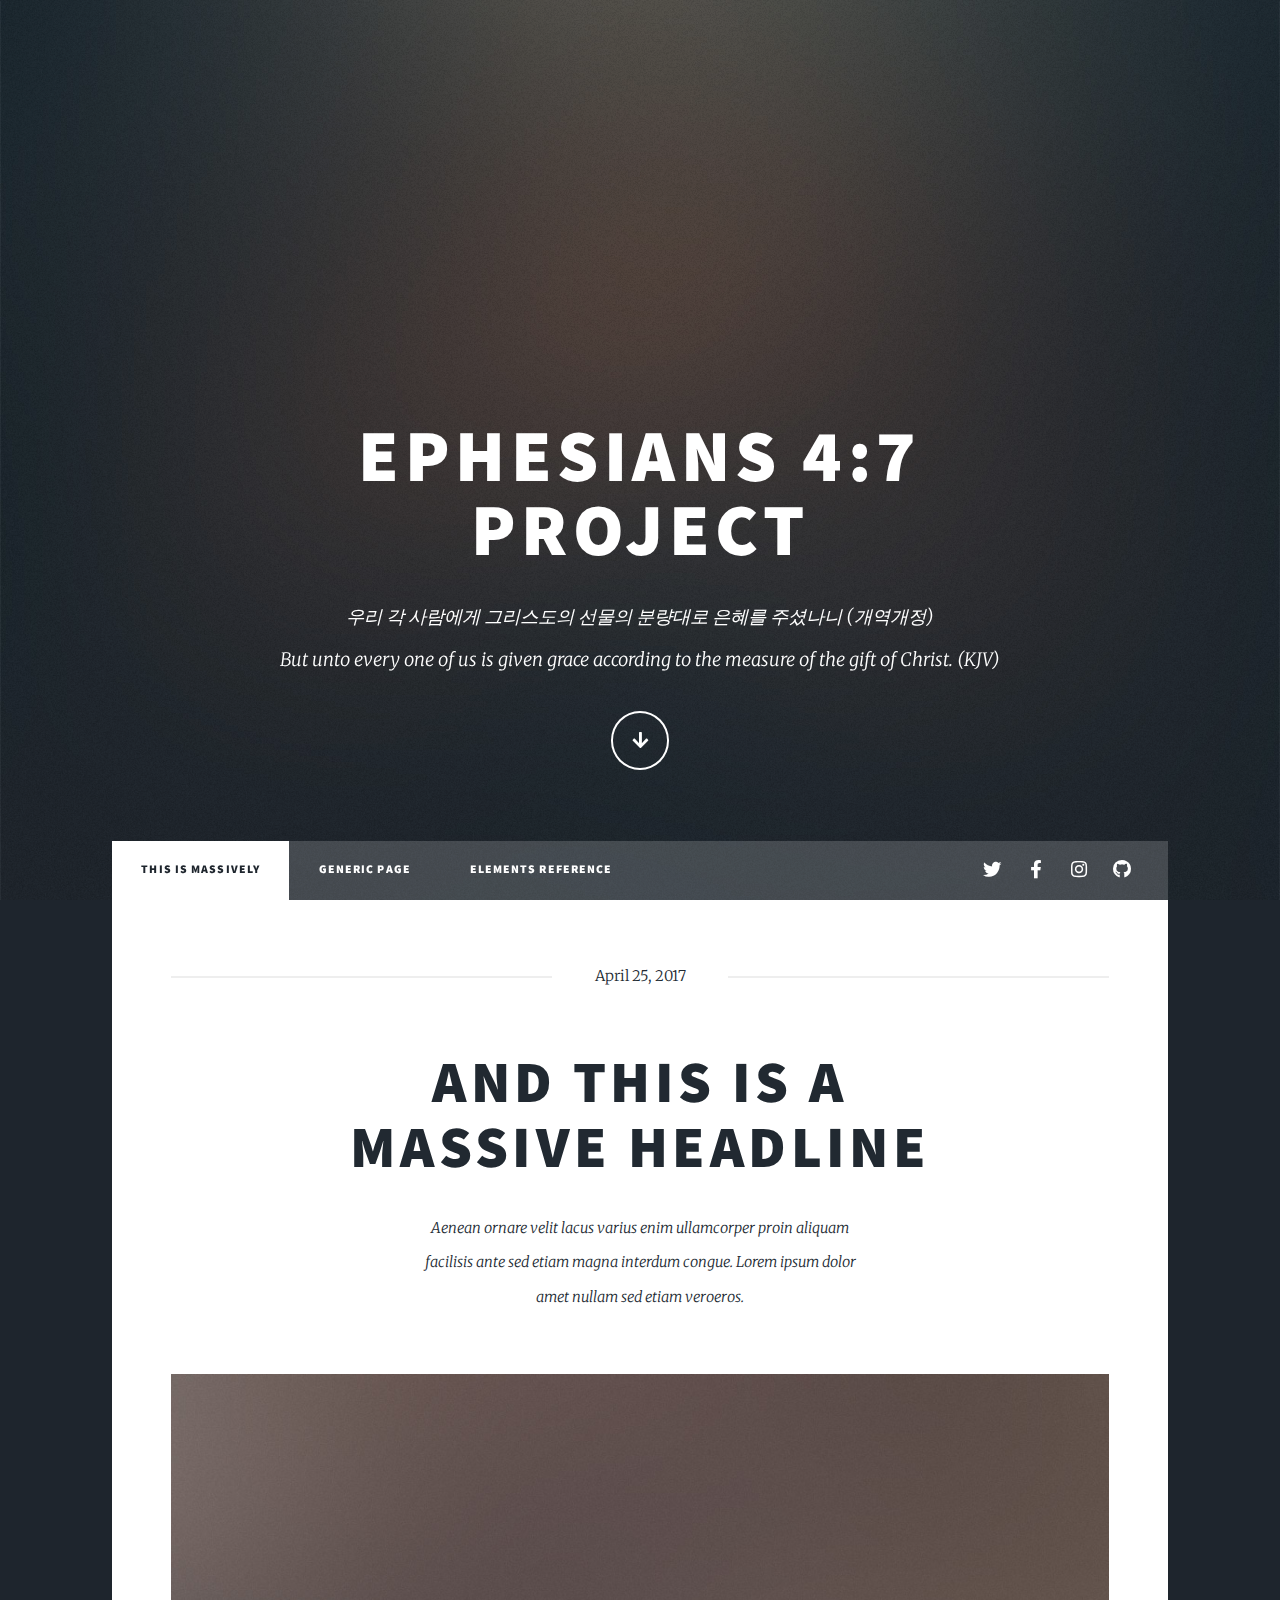
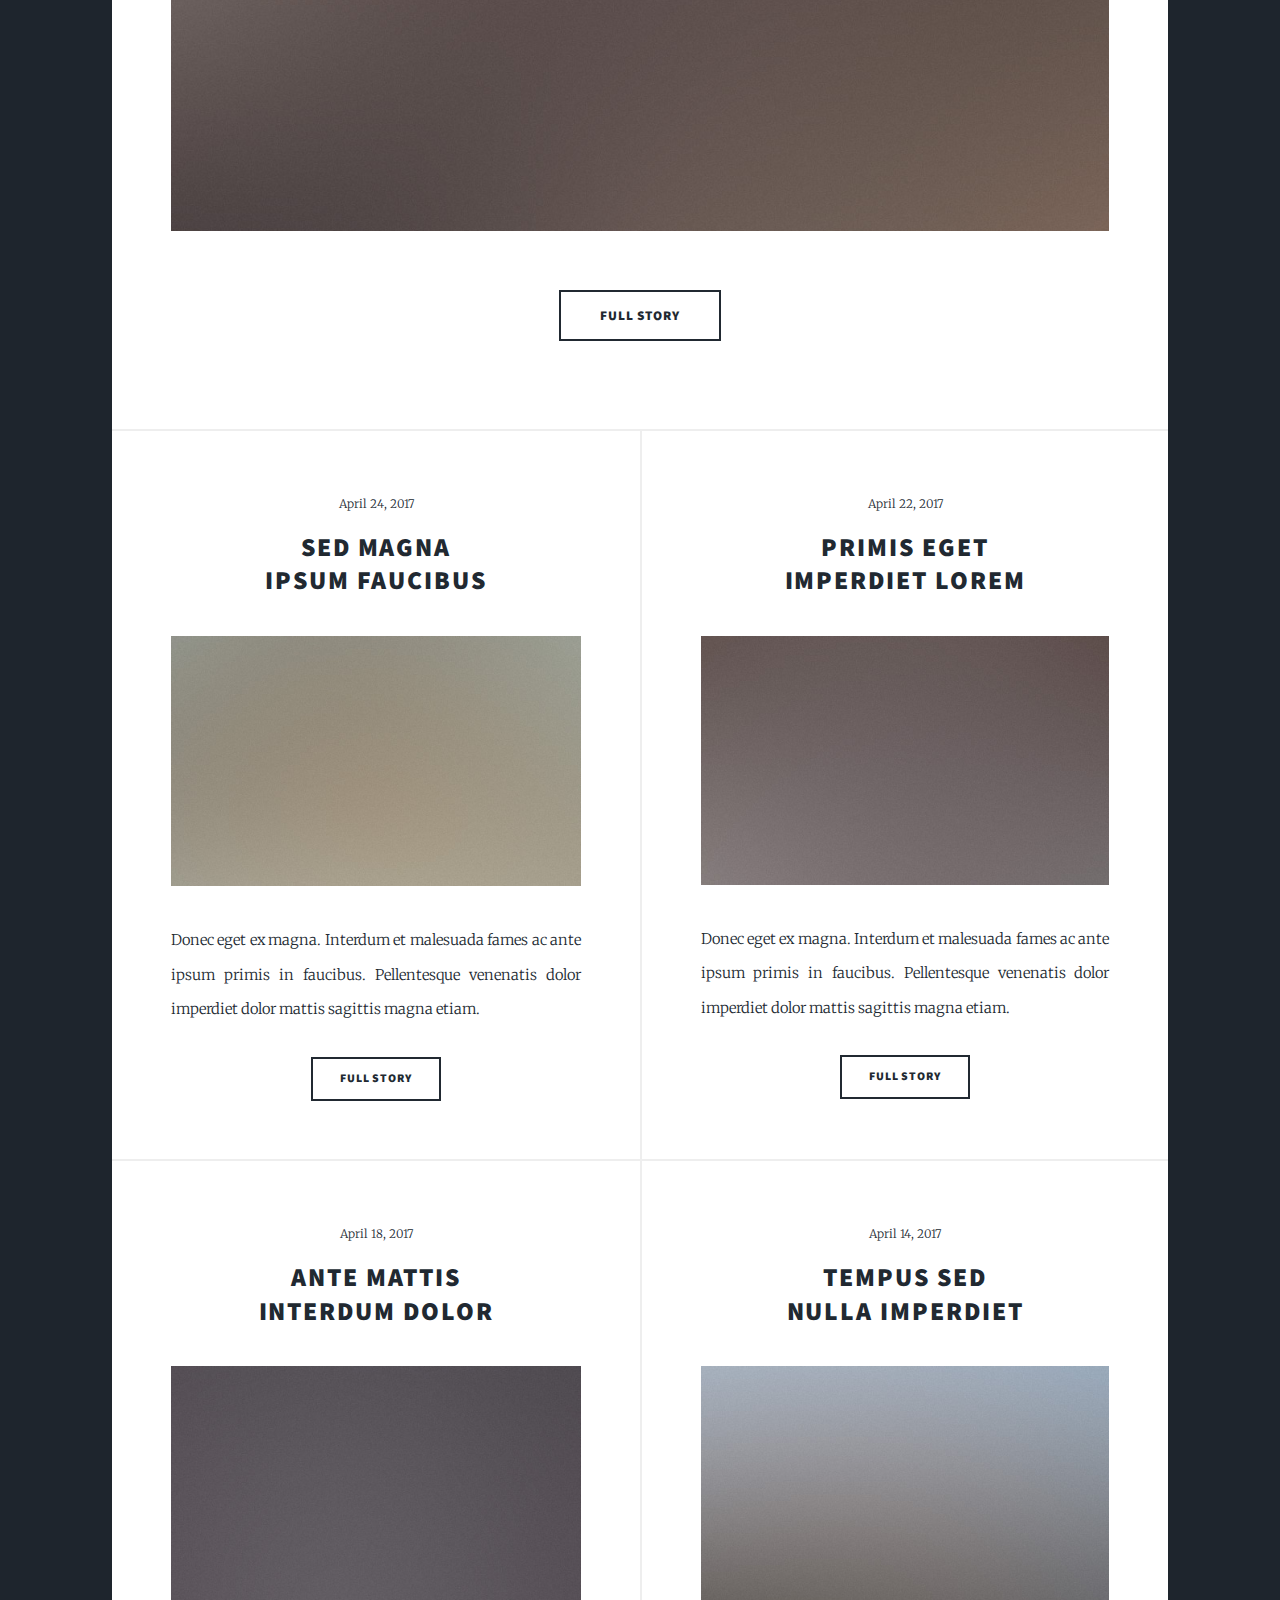
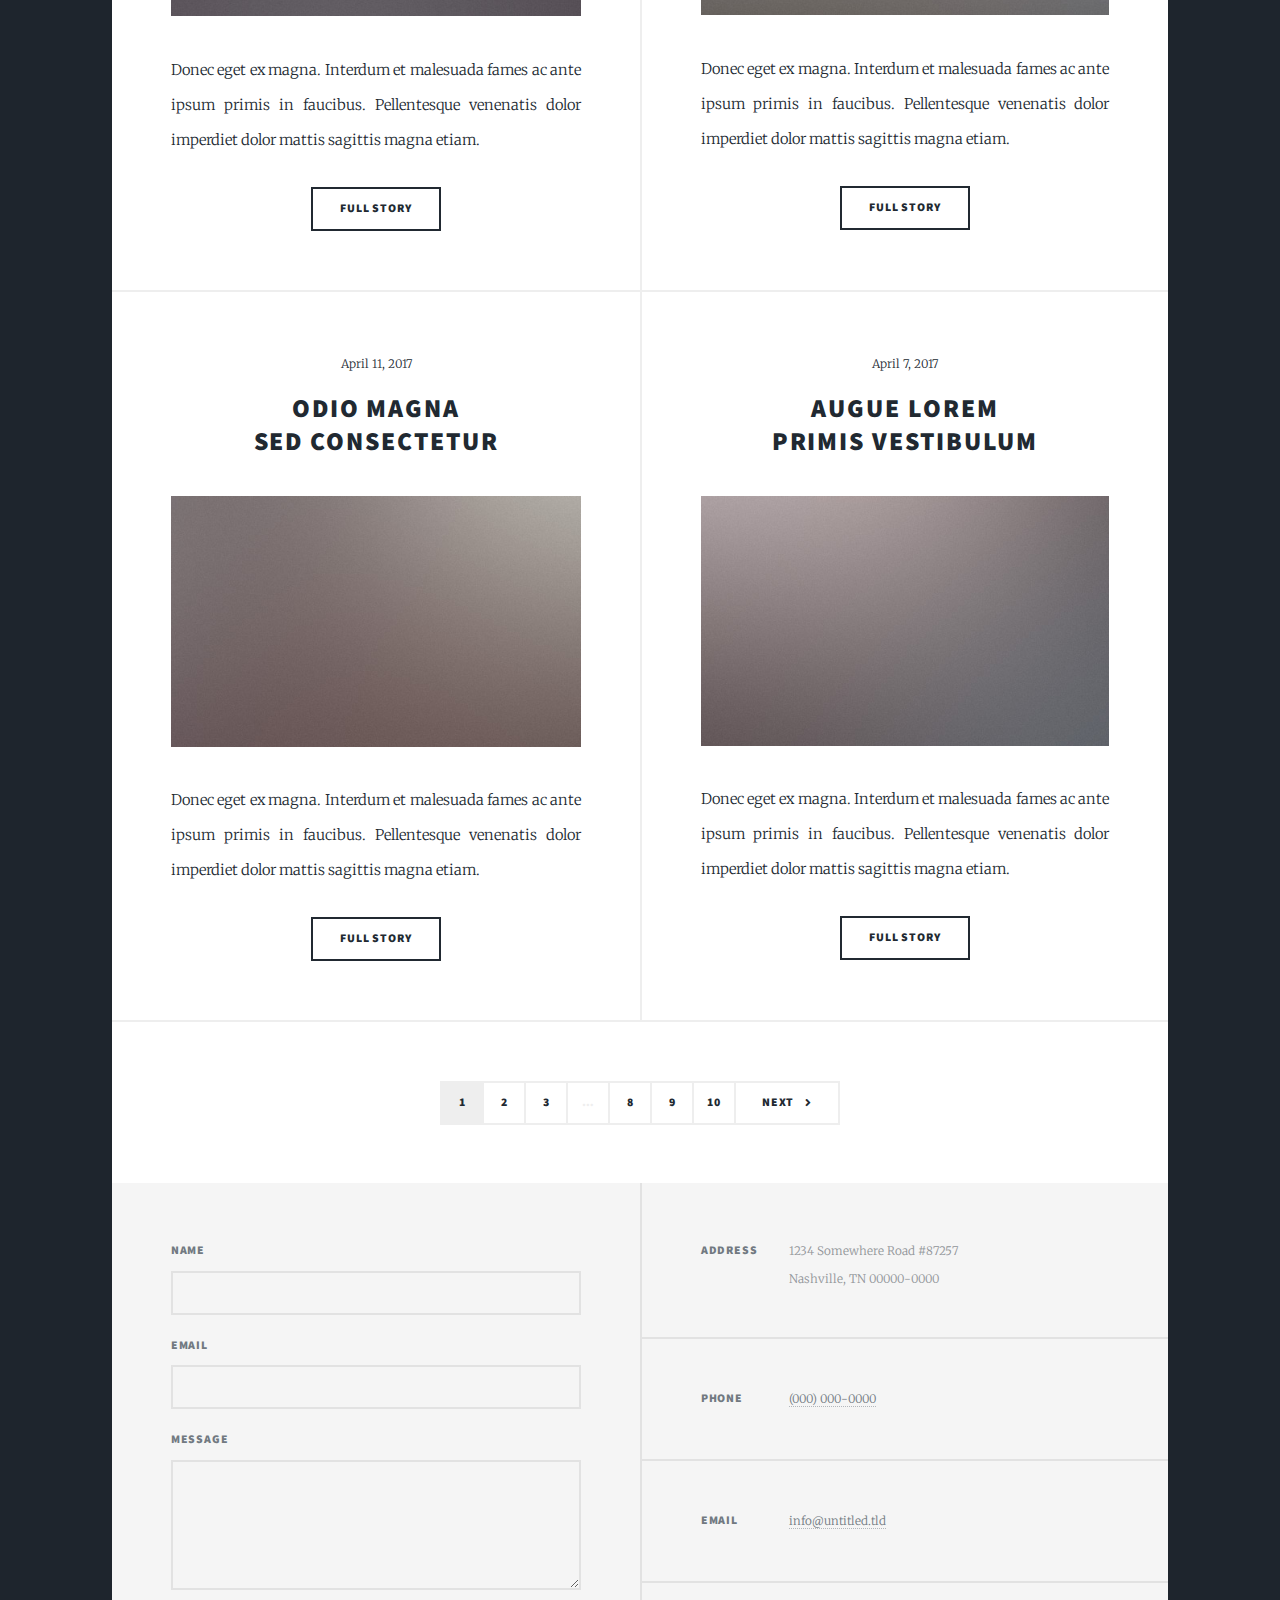
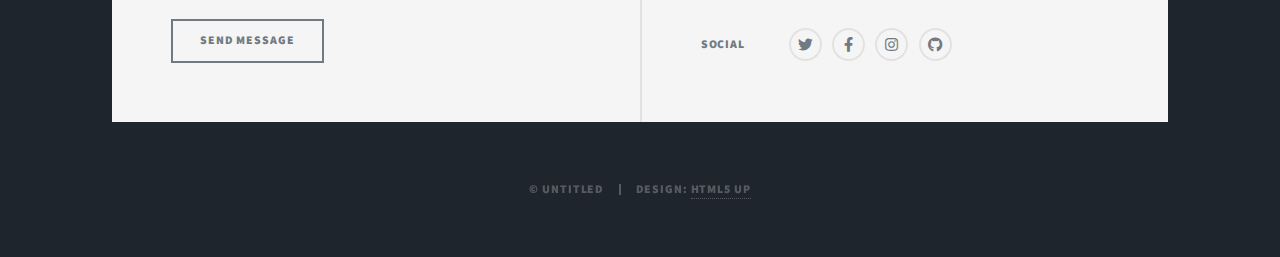
==== index.html @ 5f48d7b0 "Add files via upload" ====
<!DOCTYPE HTML>
<!--
	Massively by HTML5 UP
	html5up.net | @ajlkn
	Free for personal and commercial use under the CCA 3.0 license (html5up.net/license)
-->
<html>
	<head>
		<title>Ephesians 4:7</title>
		<meta charset="utf-8" />
		<meta name="viewport" content="width=device-width, initial-scale=1, user-scalable=no" />
		<link rel="stylesheet" href="assets/css/main.css" />
		<noscript><link rel="stylesheet" href="assets/css/noscript.css" /></noscript>
	</head>
	<body class="is-preload">

		<!-- Wrapper -->
			<div id="wrapper" class="fade-in">

				<!-- Intro -->
					<div id="intro">
						<h1>Ephesians 4:7<br />
						Project</h1>

						<p>우리 각 사람에게 그리스도의 선물의 분량대로 은혜를 주셨나니 (개역개정)<br>But unto every one of us is given grace according to the measure of the gift of Christ. (KJV)</p>  



						<ul class="actions">
							<li><a href="#header" class="button icon solid solo fa-arrow-down scrolly">Continue</a></li>
						</ul>
					</div>

				<!-- Header -->
					<header id="header">
						<a href="index.html" class="logo">Massively</a>
					</header>

				<!-- Nav -->
					<nav id="nav">
						<ul class="links">
							<li class="active"><a href="index.html">This is Massively</a></li>
							<li><a href="generic.html">Generic Page</a></li>
							<li><a href="elements.html">Elements Reference</a></li>
						</ul>
						<ul class="icons">
							<li><a href="#" class="icon brands fa-twitter"><span class="label">Twitter</span></a></li>
							<li><a href="#" class="icon brands fa-facebook-f"><span class="label">Facebook</span></a></li>
							<li><a href="#" class="icon brands fa-instagram"><span class="label">Instagram</span></a></li>
							<li><a href="#" class="icon brands fa-github"><span class="label">GitHub</span></a></li>
						</ul>
					</nav>

				<!-- Main -->
					<div id="main">

						<!-- Featured Post -->
							<article class="post featured">
								<header class="major">
									<span class="date">April 25, 2017</span>
									<h2><a href="#">And this is a<br />
									massive headline</a></h2>
									<p>Aenean ornare velit lacus varius enim ullamcorper proin aliquam<br />
									facilisis ante sed etiam magna interdum congue. Lorem ipsum dolor<br />
									amet nullam sed etiam veroeros.</p>
								</header>
								<a href="#" class="image main"><img src="images/pic01.jpg" alt="" /></a>
								<ul class="actions special">
									<li><a href="#" class="button large">Full Story</a></li>
								</ul>
							</article>

						<!-- Posts -->
							<section class="posts">
								<article>
									<header>
										<span class="date">April 24, 2017</span>
										<h2><a href="#">Sed magna<br />
										ipsum faucibus</a></h2>
									</header>
									<a href="#" class="image fit"><img src="images/pic02.jpg" alt="" /></a>
									<p>Donec eget ex magna. Interdum et malesuada fames ac ante ipsum primis in faucibus. Pellentesque venenatis dolor imperdiet dolor mattis sagittis magna etiam.</p>
									<ul class="actions special">
										<li><a href="#" class="button">Full Story</a></li>
									</ul>
								</article>
								<article>
									<header>
										<span class="date">April 22, 2017</span>
										<h2><a href="#">Primis eget<br />
										imperdiet lorem</a></h2>
									</header>
									<a href="#" class="image fit"><img src="images/pic03.jpg" alt="" /></a>
									<p>Donec eget ex magna. Interdum et malesuada fames ac ante ipsum primis in faucibus. Pellentesque venenatis dolor imperdiet dolor mattis sagittis magna etiam.</p>
									<ul class="actions special">
										<li><a href="#" class="button">Full Story</a></li>
									</ul>
								</article>
								<article>
									<header>
										<span class="date">April 18, 2017</span>
										<h2><a href="#">Ante mattis<br />
										interdum dolor</a></h2>
									</header>
									<a href="#" class="image fit"><img src="images/pic04.jpg" alt="" /></a>
									<p>Donec eget ex magna. Interdum et malesuada fames ac ante ipsum primis in faucibus. Pellentesque venenatis dolor imperdiet dolor mattis sagittis magna etiam.</p>
									<ul class="actions special">
										<li><a href="#" class="button">Full Story</a></li>
									</ul>
								</article>
								<article>
									<header>
										<span class="date">April 14, 2017</span>
										<h2><a href="#">Tempus sed<br />
										nulla imperdiet</a></h2>
									</header>
									<a href="#" class="image fit"><img src="images/pic05.jpg" alt="" /></a>
									<p>Donec eget ex magna. Interdum et malesuada fames ac ante ipsum primis in faucibus. Pellentesque venenatis dolor imperdiet dolor mattis sagittis magna etiam.</p>
									<ul class="actions special">
										<li><a href="#" class="button">Full Story</a></li>
									</ul>
								</article>
								<article>
									<header>
										<span class="date">April 11, 2017</span>
										<h2><a href="#">Odio magna<br />
										sed consectetur</a></h2>
									</header>
									<a href="#" class="image fit"><img src="images/pic06.jpg" alt="" /></a>
									<p>Donec eget ex magna. Interdum et malesuada fames ac ante ipsum primis in faucibus. Pellentesque venenatis dolor imperdiet dolor mattis sagittis magna etiam.</p>
									<ul class="actions special">
										<li><a href="#" class="button">Full Story</a></li>
									</ul>
								</article>
								<article>
									<header>
										<span class="date">April 7, 2017</span>
										<h2><a href="#">Augue lorem<br />
										primis vestibulum</a></h2>
									</header>
									<a href="#" class="image fit"><img src="images/pic07.jpg" alt="" /></a>
									<p>Donec eget ex magna. Interdum et malesuada fames ac ante ipsum primis in faucibus. Pellentesque venenatis dolor imperdiet dolor mattis sagittis magna etiam.</p>
									<ul class="actions special">
										<li><a href="#" class="button">Full Story</a></li>
									</ul>
								</article>
							</section>

						<!-- Footer -->
							<footer>
								<div class="pagination">
									<!--<a href="#" class="previous">Prev</a>-->
									<a href="#" class="page active">1</a>
									<a href="#" class="page">2</a>
									<a href="#" class="page">3</a>
									<span class="extra">&hellip;</span>
									<a href="#" class="page">8</a>
									<a href="#" class="page">9</a>
									<a href="#" class="page">10</a>
									<a href="#" class="next">Next</a>
								</div>
							</footer>

					</div>

				<!-- Footer -->
					<footer id="footer">
						<section>
							<form method="post" action="#">
								<div class="fields">
									<div class="field">
										<label for="name">Name</label>
										<input type="text" name="name" id="name" />
									</div>
									<div class="field">
										<label for="email">Email</label>
										<input type="text" name="email" id="email" />
									</div>
									<div class="field">
										<label for="message">Message</label>
										<textarea name="message" id="message" rows="3"></textarea>
									</div>
								</div>
								<ul class="actions">
									<li><input type="submit" value="Send Message" /></li>
								</ul>
							</form>
						</section>
						<section class="split contact">
							<section class="alt">
								<h3>Address</h3>
								<p>1234 Somewhere Road #87257<br />
								Nashville, TN 00000-0000</p>
							</section>
							<section>
								<h3>Phone</h3>
								<p><a href="#">(000) 000-0000</a></p>
							</section>
							<section>
								<h3>Email</h3>
								<p><a href="#">info@untitled.tld</a></p>
							</section>
							<section>
								<h3>Social</h3>
								<ul class="icons alt">
									<li><a href="#" class="icon brands alt fa-twitter"><span class="label">Twitter</span></a></li>
									<li><a href="#" class="icon brands alt fa-facebook-f"><span class="label">Facebook</span></a></li>
									<li><a href="#" class="icon brands alt fa-instagram"><span class="label">Instagram</span></a></li>
									<li><a href="#" class="icon brands alt fa-github"><span class="label">GitHub</span></a></li>
								</ul>
							</section>
						</section>
					</footer>

				<!-- Copyright -->
					<div id="copyright">
						<ul><li>&copy; Untitled</li><li>Design: <a href="https://html5up.net">HTML5 UP</a></li></ul>
					</div>

			</div>

		<!-- Scripts -->
			<script src="assets/js/jquery.min.js"></script>
			<script src="assets/js/jquery.scrollex.min.js"></script>
			<script src="assets/js/jquery.scrolly.min.js"></script>
			<script src="assets/js/browser.min.js"></script>
			<script src="assets/js/breakpoints.min.js"></script>
			<script src="assets/js/util.js"></script>
			<script src="assets/js/main.js"></script>

	</body>
</html>
---- assets/css/main.css ----
@import url(fontawesome-all.min.css);
@import url("https://fonts.googleapis.com/css?family=Merriweather:300,700,300italic,700italic|Source+Sans+Pro:900");

/*
	Massively by HTML5 UP
	html5up.net | @ajlkn
	Free for personal and commercial use under the CCA 3.0 license (html5up.net/license)
*/

html, body, div, span, applet, object,
iframe, h1, h2, h3, h4, h5, h6, p, blockquote,
pre, a, abbr, acronym, address, big, cite,
code, del, dfn, em, img, ins, kbd, q, s, samp,
small, strike, strong, sub, sup, tt, var, b,
u, i, center, dl, dt, dd, ol, ul, li, fieldset,
form, label, legend, table, caption, tbody,
tfoot, thead, tr, th, td, article, aside,
canvas, details, embed, figure, figcaption,
footer, header, hgroup, menu, nav, output, ruby,
section, summary, time, mark, audio, video {
	margin: 0;
	padding: 0;
	border: 0;
	font-size: 100%;
	font: inherit;
	vertical-align: baseline;}

article, aside, details, figcaption, figure,
footer, header, hgroup, menu, nav, section {
	display: block;}

body {
	line-height: 1;
}

ol, ul {
	list-style: none;
}

blockquote, q {
	quotes: none;
}

	blockquote:before, blockquote:after, q:before, q:after {
		content: '';
		content: none;
	}

table {
	border-collapse: collapse;
	border-spacing: 0;
}

body {
	-webkit-text-size-adjust: none;
}

mark {
	background-color: transparent;
	color: inherit;
}

input::-moz-focus-inner {
	border: 0;
	padding: 0;
}

input, select, textarea {
	-moz-appearance: none;
	-webkit-appearance: none;
	-ms-appearance: none;
	appearance: none;
}

/* Basic */

	@-ms-viewport {
		width: device-width;
	}

	body {
		-ms-overflow-style: scrollbar;
	}

	@media screen and (max-width: 480px) {

		html, body {
			min-width: 320px;
		}

	}

	html {
		box-sizing: border-box;
	}

	*, *:before, *:after {
		box-sizing: inherit;
	}

	body {
		background-color: #1e252d;
	}

		body.is-preload *, body.is-preload *:before, body.is-preload *:after {
			-moz-animation: none !important;
			-webkit-animation: none !important;
			-ms-animation: none !important;
			animation: none !important;
			-moz-transition: none !important;
			-webkit-transition: none !important;
			-ms-transition: none !important;
			transition: none !important;
		}

/* Type */

	html {
		font-size: 16pt;
	}

		@media screen and (max-width: 1680px) {

			html {
				font-size: 12pt;
			}

		}

		@media screen and (max-width: 1280px) {

			html {
				font-size: 11pt;
			}

		}

		@media screen and (max-width: 360px) {

			html {
				font-size: 10pt;
			}

		}

	body {
		color: #212931;
	}

	body, input, select, textarea {
		font-family: "Merriweather", Georgia, serif;
		font-weight: 300;
		font-size: 1rem;
		line-height: 2.375;
	}

	a {
		-moz-transition: color 0.2s ease-in-out, background-color 0.2s ease-in-out, border-color 0.2s ease-in-out, box-shadow 0.2s ease-in-out;
		-webkit-transition: color 0.2s ease-in-out, background-color 0.2s ease-in-out, border-color 0.2s ease-in-out, box-shadow 0.2s ease-in-out;
		-ms-transition: color 0.2s ease-in-out, background-color 0.2s ease-in-out, border-color 0.2s ease-in-out, box-shadow 0.2s ease-in-out;
		transition: color 0.2s ease-in-out, background-color 0.2s ease-in-out, border-color 0.2s ease-in-out, box-shadow 0.2s ease-in-out;
		border-bottom: dotted 1px;
		text-decoration: none;
	}

		a:hover {
			border-bottom-color: transparent;
		}

	strong, b {
		font-weight: 600;
	}

	em, i {
		font-style: italic;
	}

	p {
		text-align: justify;
		margin: 0 0 2rem 0;
	}

	h1, h2, h3, h4, h5, h6 {
		font-family: "Source Sans Pro", Helvetica, sans-serif;
		font-weight: 900;
		line-height: 1.5;
		letter-spacing: 0.075em;
		text-transform: uppercase;
		margin: 0 0 1rem 0;
	}

		h1 a, h2 a, h3 a, h4 a, h5 a, h6 a {
			border-bottom: 0;
			color: inherit;
			text-decoration: none;
		}

	h1 {
		font-size: 4rem;
		line-height: 1.1;
		margin: 0 0 2rem 0;
	}

	h2 {
		font-size: 1.75rem;
		line-height: 1.3;
		margin: 0 0 1.5rem 0;
	}

	h3 {
		font-size: 1.25rem;
		margin: 0 0 1.5rem 0;
	}

	h4 {
		font-size: 1rem;
	}

	h5 {
		font-size: 0.9rem;
	}

	h6 {
		font-size: 0.8rem;
	}

	sub {
		font-size: 0.8rem;
		position: relative;
		top: 0.5rem;
	}

	sup {
		font-size: 0.8rem;
		position: relative;
		top: -0.5rem;
	}

	blockquote {
		border-left: solid 4px;
		font-style: italic;
		margin: 0 0 2rem 0;
		padding: 0.5rem 0 0.5rem 2rem;
	}

	code {
		border: solid 2px;
		font-family: "Courier New", monospace;
		font-size: 0.9rem;
		margin: 0 0.25rem;
		padding: 0.25rem 0.65rem;
	}

	pre {
		-webkit-overflow-scrolling: touch;
		font-family: "Courier New", monospace;
		font-size: 0.9rem;
		margin: 0 0 2rem 0;
	}

		pre code {
			display: block;
			line-height: 1.75;
			padding: 1rem 1.5rem;
			overflow-x: auto;
		}

	hr {
		border: 0;
		border-bottom: solid 2px;
		margin: 3rem 0;
	}

		hr.major {
			margin: 5rem 0;
		}

	.align-left {
		text-align: left;
	}

	.align-center {
		text-align: center;
	}

	.align-right {
		text-align: right;
	}

	input, select, textarea {
		color: #212931;
	}

	a {
		color: #212931;
		border-bottom-color: rgba(33, 41, 49, 0.5);
	}

		a:hover {
			border-bottom-color: transparent;
			color: #18bfef !important;
		}

	strong, b {
		color: #212931;
	}

	h1, h2, h3, h4, h5, h6 {
		color: #212931;
	}

	blockquote {
		border-left-color: #eeeeee;
	}

	code {
		background: rgba(220, 220, 220, 0.25);
		border-color: #eeeeee;
	}

	hr {
		border-bottom-color: #eeeeee;
	}

/* Row */

	.row {
		display: flex;
		flex-wrap: wrap;
		box-sizing: border-box;
		align-items: stretch;
	}

		.row > * {
			box-sizing: border-box;
		}

		.row.gtr-uniform > * > :last-child {
			margin-bottom: 0;
		}

		.row.aln-left {
			justify-content: flex-start;
		}

		.row.aln-center {
			justify-content: center;
		}

		.row.aln-right {
			justify-content: flex-end;
		}

		.row.aln-top {
			align-items: flex-start;
		}

		.row.aln-middle {
			align-items: center;
		}

		.row.aln-bottom {
			align-items: flex-end;
		}

		.row > .imp {
			order: -1;
		}

		.row > .col-1 {
			width: 8.33333%;
		}

		.row > .off-1 {
			margin-left: 8.33333%;
		}

		.row > .col-2 {
			width: 16.66667%;
		}

		.row > .off-2 {
			margin-left: 16.66667%;
		}

		.row > .col-3 {
			width: 25%;
		}

		.row > .off-3 {
			margin-left: 25%;
		}

		.row > .col-4 {
			width: 33.33333%;
		}

		.row > .off-4 {
			margin-left: 33.33333%;
		}

		.row > .col-5 {
			width: 41.66667%;
		}

		.row > .off-5 {
			margin-left: 41.66667%;
		}

		.row > .col-6 {
			width: 50%;
		}

		.row > .off-6 {
			margin-left: 50%;
		}

		.row > .col-7 {
			width: 58.33333%;
		}

		.row > .off-7 {
			margin-left: 58.33333%;
		}

		.row > .col-8 {
			width: 66.66667%;
		}

		.row > .off-8 {
			margin-left: 66.66667%;
		}

		.row > .col-9 {
			width: 75%;
		}

		.row > .off-9 {
			margin-left: 75%;
		}

		.row > .col-10 {
			width: 83.33333%;
		}

		.row > .off-10 {
			margin-left: 83.33333%;
		}

		.row > .col-11 {
			width: 91.66667%;
		}

		.row > .off-11 {
			margin-left: 91.66667%;
		}

		.row > .col-12 {
			width: 100%;
		}

		.row > .off-12 {
			margin-left: 100%;
		}

		.row.gtr-0 {
			margin-top: 0;
			margin-left: 0rem;
		}

			.row.gtr-0 > * {
				padding: 0 0 0 0rem;
			}

			.row.gtr-0.gtr-uniform {
				margin-top: 0rem;
			}

				.row.gtr-0.gtr-uniform > * {
					padding-top: 0rem;
				}

		.row.gtr-25 {
			margin-top: 0;
			margin-left: -0.375rem;
		}

			.row.gtr-25 > * {
				padding: 0 0 0 0.375rem;
			}

			.row.gtr-25.gtr-uniform {
				margin-top: -0.375rem;
			}

				.row.gtr-25.gtr-uniform > * {
					padding-top: 0.375rem;
				}

		.row.gtr-50 {
			margin-top: 0;
			margin-left: -0.75rem;
		}

			.row.gtr-50 > * {
				padding: 0 0 0 0.75rem;
			}

			.row.gtr-50.gtr-uniform {
				margin-top: -0.75rem;
			}

				.row.gtr-50.gtr-uniform > * {
					padding-top: 0.75rem;
				}

		.row {
			margin-top: 0;
			margin-left: -1.5rem;
		}

			.row > * {
				padding: 0 0 0 1.5rem;
			}

			.row.gtr-uniform {
				margin-top: -1.5rem;
			}

				.row.gtr-uniform > * {
					padding-top: 1.5rem;
				}

		.row.gtr-150 {
			margin-top: 0;
			margin-left: -2.25rem;
		}

			.row.gtr-150 > * {
				padding: 0 0 0 2.25rem;
			}

			.row.gtr-150.gtr-uniform {
				margin-top: -2.25rem;
			}

				.row.gtr-150.gtr-uniform > * {
					padding-top: 2.25rem;
				}

		.row.gtr-200 {
			margin-top: 0;
			margin-left: -3rem;
		}

			.row.gtr-200 > * {
				padding: 0 0 0 3rem;
			}

			.row.gtr-200.gtr-uniform {
				margin-top: -3rem;
			}

				.row.gtr-200.gtr-uniform > * {
					padding-top: 3rem;
				}

		@media screen and (max-width: 1680px) {

			.row {
				display: flex;
				flex-wrap: wrap;
				box-sizing: border-box;
				align-items: stretch;
			}

				.row > * {
					box-sizing: border-box;
				}

				.row.gtr-uniform > * > :last-child {
					margin-bottom: 0;
				}

				.row.aln-left {
					justify-content: flex-start;
				}

				.row.aln-center {
					justify-content: center;
				}

				.row.aln-right {
					justify-content: flex-end;
				}

				.row.aln-top {
					align-items: flex-start;
				}

				.row.aln-middle {
					align-items: center;
				}

				.row.aln-bottom {
					align-items: flex-end;
				}

				.row > .imp-xlarge {
					order: -1;
				}

				.row > .col-1-xlarge {
					width: 8.33333%;
				}

				.row > .off-1-xlarge {
					margin-left: 8.33333%;
				}

				.row > .col-2-xlarge {
					width: 16.66667%;
				}

				.row > .off-2-xlarge {
					margin-left: 16.66667%;
				}

				.row > .col-3-xlarge {
					width: 25%;
				}

				.row > .off-3-xlarge {
					margin-left: 25%;
				}

				.row > .col-4-xlarge {
					width: 33.33333%;
				}

				.row > .off-4-xlarge {
					margin-left: 33.33333%;
				}

				.row > .col-5-xlarge {
					width: 41.66667%;
				}

				.row > .off-5-xlarge {
					margin-left: 41.66667%;
				}

				.row > .col-6-xlarge {
					width: 50%;
				}

				.row > .off-6-xlarge {
					margin-left: 50%;
				}

				.row > .col-7-xlarge {
					width: 58.33333%;
				}

				.row > .off-7-xlarge {
					margin-left: 58.33333%;
				}

				.row > .col-8-xlarge {
					width: 66.66667%;
				}

				.row > .off-8-xlarge {
					margin-left: 66.66667%;
				}

				.row > .col-9-xlarge {
					width: 75%;
				}

				.row > .off-9-xlarge {
					margin-left: 75%;
				}

				.row > .col-10-xlarge {
					width: 83.33333%;
				}

				.row > .off-10-xlarge {
					margin-left: 83.33333%;
				}

				.row > .col-11-xlarge {
					width: 91.66667%;
				}

				.row > .off-11-xlarge {
					margin-left: 91.66667%;
				}

				.row > .col-12-xlarge {
					width: 100%;
				}

				.row > .off-12-xlarge {
					margin-left: 100%;
				}

				.row.gtr-0 {
					margin-top: 0;
					margin-left: 0rem;
				}

					.row.gtr-0 > * {
						padding: 0 0 0 0rem;
					}

					.row.gtr-0.gtr-uniform {
						margin-top: 0rem;
					}

						.row.gtr-0.gtr-uniform > * {
							padding-top: 0rem;
						}

				.row.gtr-25 {
					margin-top: 0;
					margin-left: -0.375rem;
				}

					.row.gtr-25 > * {
						padding: 0 0 0 0.375rem;
					}

					.row.gtr-25.gtr-uniform {
						margin-top: -0.375rem;
					}

						.row.gtr-25.gtr-uniform > * {
							padding-top: 0.375rem;
						}

				.row.gtr-50 {
					margin-top: 0;
					margin-left: -0.75rem;
				}

					.row.gtr-50 > * {
						padding: 0 0 0 0.75rem;
					}

					.row.gtr-50.gtr-uniform {
						margin-top: -0.75rem;
					}

						.row.gtr-50.gtr-uniform > * {
							padding-top: 0.75rem;
						}

				.row {
					margin-top: 0;
					margin-left: -1.5rem;
				}

					.row > * {
						padding: 0 0 0 1.5rem;
					}

					.row.gtr-uniform {
						margin-top: -1.5rem;
					}

						.row.gtr-uniform > * {
							padding-top: 1.5rem;
						}

				.row.gtr-150 {
					margin-top: 0;
					margin-left: -2.25rem;
				}

					.row.gtr-150 > * {
						padding: 0 0 0 2.25rem;
					}

					.row.gtr-150.gtr-uniform {
						margin-top: -2.25rem;
					}

						.row.gtr-150.gtr-uniform > * {
							padding-top: 2.25rem;
						}

				.row.gtr-200 {
					margin-top: 0;
					margin-left: -3rem;
				}

					.row.gtr-200 > * {
						padding: 0 0 0 3rem;
					}

					.row.gtr-200.gtr-uniform {
						margin-top: -3rem;
					}

						.row.gtr-200.gtr-uniform > * {
							padding-top: 3rem;
						}

		}

		@media screen and (max-width: 1280px) {

			.row {
				display: flex;
				flex-wrap: wrap;
				box-sizing: border-box;
				align-items: stretch;
			}

				.row > * {
					box-sizing: border-box;
				}

				.row.gtr-uniform > * > :last-child {
					margin-bottom: 0;
				}

				.row.aln-left {
					justify-content: flex-start;
				}

				.row.aln-center {
					justify-content: center;
				}

				.row.aln-right {
					justify-content: flex-end;
				}

				.row.aln-top {
					align-items: flex-start;
				}

				.row.aln-middle {
					align-items: center;
				}

				.row.aln-bottom {
					align-items: flex-end;
				}

				.row > .imp-large {
					order: -1;
				}

				.row > .col-1-large {
					width: 8.33333%;
				}

				.row > .off-1-large {
					margin-left: 8.33333%;
				}

				.row > .col-2-large {
					width: 16.66667%;
				}

				.row > .off-2-large {
					margin-left: 16.66667%;
				}

				.row > .col-3-large {
					width: 25%;
				}

				.row > .off-3-large {
					margin-left: 25%;
				}

				.row > .col-4-large {
					width: 33.33333%;
				}

				.row > .off-4-large {
					margin-left: 33.33333%;
				}

				.row > .col-5-large {
					width: 41.66667%;
				}

				.row > .off-5-large {
					margin-left: 41.66667%;
				}

				.row > .col-6-large {
					width: 50%;
				}

				.row > .off-6-large {
					margin-left: 50%;
				}

				.row > .col-7-large {
					width: 58.33333%;
				}

				.row > .off-7-large {
					margin-left: 58.33333%;
				}

				.row > .col-8-large {
					width: 66.66667%;
				}

				.row > .off-8-large {
					margin-left: 66.66667%;
				}

				.row > .col-9-large {
					width: 75%;
				}

				.row > .off-9-large {
					margin-left: 75%;
				}

				.row > .col-10-large {
					width: 83.33333%;
				}

				.row > .off-10-large {
					margin-left: 83.33333%;
				}

				.row > .col-11-large {
					width: 91.66667%;
				}

				.row > .off-11-large {
					margin-left: 91.66667%;
				}

				.row > .col-12-large {
					width: 100%;
				}

				.row > .off-12-large {
					margin-left: 100%;
				}

				.row.gtr-0 {
					margin-top: 0;
					margin-left: 0rem;
				}

					.row.gtr-0 > * {
						padding: 0 0 0 0rem;
					}

					.row.gtr-0.gtr-uniform {
						margin-top: 0rem;
					}

						.row.gtr-0.gtr-uniform > * {
							padding-top: 0rem;
						}

				.row.gtr-25 {
					margin-top: 0;
					margin-left: -0.375rem;
				}

					.row.gtr-25 > * {
						padding: 0 0 0 0.375rem;
					}

					.row.gtr-25.gtr-uniform {
						margin-top: -0.375rem;
					}

						.row.gtr-25.gtr-uniform > * {
							padding-top: 0.375rem;
						}

				.row.gtr-50 {
					margin-top: 0;
					margin-left: -0.75rem;
				}

					.row.gtr-50 > * {
						padding: 0 0 0 0.75rem;
					}

					.row.gtr-50.gtr-uniform {
						margin-top: -0.75rem;
					}

						.row.gtr-50.gtr-uniform > * {
							padding-top: 0.75rem;
						}

				.row {
					margin-top: 0;
					margin-left: -1.5rem;
				}

					.row > * {
						padding: 0 0 0 1.5rem;
					}

					.row.gtr-uniform {
						margin-top: -1.5rem;
					}

						.row.gtr-uniform > * {
							padding-top: 1.5rem;
						}

				.row.gtr-150 {
					margin-top: 0;
					margin-left: -2.25rem;
				}

					.row.gtr-150 > * {
						padding: 0 0 0 2.25rem;
					}

					.row.gtr-150.gtr-uniform {
						margin-top: -2.25rem;
					}

						.row.gtr-150.gtr-uniform > * {
							padding-top: 2.25rem;
						}

				.row.gtr-200 {
					margin-top: 0;
					margin-left: -3rem;
				}

					.row.gtr-200 > * {
						padding: 0 0 0 3rem;
					}

					.row.gtr-200.gtr-uniform {
						margin-top: -3rem;
					}

						.row.gtr-200.gtr-uniform > * {
							padding-top: 3rem;
						}

		}

		@media screen and (max-width: 980px) {

			.row {
				display: flex;
				flex-wrap: wrap;
				box-sizing: border-box;
				align-items: stretch;
			}

				.row > * {
					box-sizing: border-box;
				}

				.row.gtr-uniform > * > :last-child {
					margin-bottom: 0;
				}

				.row.aln-left {
					justify-content: flex-start;
				}

				.row.aln-center {
					justify-content: center;
				}

				.row.aln-right {
					justify-content: flex-end;
				}

				.row.aln-top {
					align-items: flex-start;
				}

				.row.aln-middle {
					align-items: center;
				}

				.row.aln-bottom {
					align-items: flex-end;
				}

				.row > .imp-medium {
					order: -1;
				}

				.row > .col-1-medium {
					width: 8.33333%;
				}

				.row > .off-1-medium {
					margin-left: 8.33333%;
				}

				.row > .col-2-medium {
					width: 16.66667%;
				}

				.row > .off-2-medium {
					margin-left: 16.66667%;
				}

				.row > .col-3-medium {
					width: 25%;
				}

				.row > .off-3-medium {
					margin-left: 25%;
				}

				.row > .col-4-medium {
					width: 33.33333%;
				}

				.row > .off-4-medium {
					margin-left: 33.33333%;
				}

				.row > .col-5-medium {
					width: 41.66667%;
				}

				.row > .off-5-medium {
					margin-left: 41.66667%;
				}

				.row > .col-6-medium {
					width: 50%;
				}

				.row > .off-6-medium {
					margin-left: 50%;
				}

				.row > .col-7-medium {
					width: 58.33333%;
				}

				.row > .off-7-medium {
					margin-left: 58.33333%;
				}

				.row > .col-8-medium {
					width: 66.66667%;
				}

				.row > .off-8-medium {
					margin-left: 66.66667%;
				}

				.row > .col-9-medium {
					width: 75%;
				}

				.row > .off-9-medium {
					margin-left: 75%;
				}

				.row > .col-10-medium {
					width: 83.33333%;
				}

				.row > .off-10-medium {
					margin-left: 83.33333%;
				}

				.row > .col-11-medium {
					width: 91.66667%;
				}

				.row > .off-11-medium {
					margin-left: 91.66667%;
				}

				.row > .col-12-medium {
					width: 100%;
				}

				.row > .off-12-medium {
					margin-left: 100%;
				}

				.row.gtr-0 {
					margin-top: 0;
					margin-left: 0rem;
				}

					.row.gtr-0 > * {
						padding: 0 0 0 0rem;
					}

					.row.gtr-0.gtr-uniform {
						margin-top: 0rem;
					}

						.row.gtr-0.gtr-uniform > * {
							padding-top: 0rem;
						}

				.row.gtr-25 {
					margin-top: 0;
					margin-left: -0.375rem;
				}

					.row.gtr-25 > * {
						padding: 0 0 0 0.375rem;
					}

					.row.gtr-25.gtr-uniform {
						margin-top: -0.375rem;
					}

						.row.gtr-25.gtr-uniform > * {
							padding-top: 0.375rem;
						}

				.row.gtr-50 {
					margin-top: 0;
					margin-left: -0.75rem;
				}

					.row.gtr-50 > * {
						padding: 0 0 0 0.75rem;
					}

					.row.gtr-50.gtr-uniform {
						margin-top: -0.75rem;
					}

						.row.gtr-50.gtr-uniform > * {
							padding-top: 0.75rem;
						}

				.row {
					margin-top: 0;
					margin-left: -1.5rem;
				}

					.row > * {
						padding: 0 0 0 1.5rem;
					}

					.row.gtr-uniform {
						margin-top: -1.5rem;
					}

						.row.gtr-uniform > * {
							padding-top: 1.5rem;
						}

				.row.gtr-150 {
					margin-top: 0;
					margin-left: -2.25rem;
				}

					.row.gtr-150 > * {
						padding: 0 0 0 2.25rem;
					}

					.row.gtr-150.gtr-uniform {
						margin-top: -2.25rem;
					}

						.row.gtr-150.gtr-uniform > * {
							padding-top: 2.25rem;
						}

				.row.gtr-200 {
					margin-top: 0;
					margin-left: -3rem;
				}

					.row.gtr-200 > * {
						padding: 0 0 0 3rem;
					}

					.row.gtr-200.gtr-uniform {
						margin-top: -3rem;
					}

						.row.gtr-200.gtr-uniform > * {
							padding-top: 3rem;
						}

		}

		@media screen and (max-width: 736px) {

			.row {
				display: flex;
				flex-wrap: wrap;
				box-sizing: border-box;
				align-items: stretch;
			}

				.row > * {
					box-sizing: border-box;
				}

				.row.gtr-uniform > * > :last-child {
					margin-bottom: 0;
				}

				.row.aln-left {
					justify-content: flex-start;
				}

				.row.aln-center {
					justify-content: center;
				}

				.row.aln-right {
					justify-content: flex-end;
				}

				.row.aln-top {
					align-items: flex-start;
				}

				.row.aln-middle {
					align-items: center;
				}

				.row.aln-bottom {
					align-items: flex-end;
				}

				.row > .imp-small {
					order: -1;
				}

				.row > .col-1-small {
					width: 8.33333%;
				}

				.row > .off-1-small {
					margin-left: 8.33333%;
				}

				.row > .col-2-small {
					width: 16.66667%;
				}

				.row > .off-2-small {
					margin-left: 16.66667%;
				}

				.row > .col-3-small {
					width: 25%;
				}

				.row > .off-3-small {
					margin-left: 25%;
				}

				.row > .col-4-small {
					width: 33.33333%;
				}

				.row > .off-4-small {
					margin-left: 33.33333%;
				}

				.row > .col-5-small {
					width: 41.66667%;
				}

				.row > .off-5-small {
					margin-left: 41.66667%;
				}

				.row > .col-6-small {
					width: 50%;
				}

				.row > .off-6-small {
					margin-left: 50%;
				}

				.row > .col-7-small {
					width: 58.33333%;
				}

				.row > .off-7-small {
					margin-left: 58.33333%;
				}

				.row > .col-8-small {
					width: 66.66667%;
				}

				.row > .off-8-small {
					margin-left: 66.66667%;
				}

				.row > .col-9-small {
					width: 75%;
				}

				.row > .off-9-small {
					margin-left: 75%;
				}

				.row > .col-10-small {
					width: 83.33333%;
				}

				.row > .off-10-small {
					margin-left: 83.33333%;
				}

				.row > .col-11-small {
					width: 91.66667%;
				}

				.row > .off-11-small {
					margin-left: 91.66667%;
				}

				.row > .col-12-small {
					width: 100%;
				}

				.row > .off-12-small {
					margin-left: 100%;
				}

				.row.gtr-0 {
					margin-top: 0;
					margin-left: 0rem;
				}

					.row.gtr-0 > * {
						padding: 0 0 0 0rem;
					}

					.row.gtr-0.gtr-uniform {
						margin-top: 0rem;
					}

						.row.gtr-0.gtr-uniform > * {
							padding-top: 0rem;
						}

				.row.gtr-25 {
					margin-top: 0;
					margin-left: -0.375rem;
				}

					.row.gtr-25 > * {
						padding: 0 0 0 0.375rem;
					}

					.row.gtr-25.gtr-uniform {
						margin-top: -0.375rem;
					}

						.row.gtr-25.gtr-uniform > * {
							padding-top: 0.375rem;
						}

				.row.gtr-50 {
					margin-top: 0;
					margin-left: -0.75rem;
				}

					.row.gtr-50 > * {
						padding: 0 0 0 0.75rem;
					}

					.row.gtr-50.gtr-uniform {
						margin-top: -0.75rem;
					}

						.row.gtr-50.gtr-uniform > * {
							padding-top: 0.75rem;
						}

				.row {
					margin-top: 0;
					margin-left: -1.5rem;
				}

					.row > * {
						padding: 0 0 0 1.5rem;
					}

					.row.gtr-uniform {
						margin-top: -1.5rem;
					}

						.row.gtr-uniform > * {
							padding-top: 1.5rem;
						}

				.row.gtr-150 {
					margin-top: 0;
					margin-left: -2.25rem;
				}

					.row.gtr-150 > * {
						padding: 0 0 0 2.25rem;
					}

					.row.gtr-150.gtr-uniform {
						margin-top: -2.25rem;
					}

						.row.gtr-150.gtr-uniform > * {
							padding-top: 2.25rem;
						}

				.row.gtr-200 {
					margin-top: 0;
					margin-left: -3rem;
				}

					.row.gtr-200 > * {
						padding: 0 0 0 3rem;
					}

					.row.gtr-200.gtr-uniform {
						margin-top: -3rem;
					}

						.row.gtr-200.gtr-uniform > * {
							padding-top: 3rem;
						}

		}

		@media screen and (max-width: 480px) {

			.row {
				display: flex;
				flex-wrap: wrap;
				box-sizing: border-box;
				align-items: stretch;
			}

				.row > * {
					box-sizing: border-box;
				}

				.row.gtr-uniform > * > :last-child {
					margin-bottom: 0;
				}

				.row.aln-left {
					justify-content: flex-start;
				}

				.row.aln-center {
					justify-content: center;
				}

				.row.aln-right {
					justify-content: flex-end;
				}

				.row.aln-top {
					align-items: flex-start;
				}

				.row.aln-middle {
					align-items: center;
				}

				.row.aln-bottom {
					align-items: flex-end;
				}

				.row > .imp-xsmall {
					order: -1;
				}

				.row > .col-1-xsmall {
					width: 8.33333%;
				}

				.row > .off-1-xsmall {
					margin-left: 8.33333%;
				}

				.row > .col-2-xsmall {
					width: 16.66667%;
				}

				.row > .off-2-xsmall {
					margin-left: 16.66667%;
				}

				.row > .col-3-xsmall {
					width: 25%;
				}

				.row > .off-3-xsmall {
					margin-left: 25%;
				}

				.row > .col-4-xsmall {
					width: 33.33333%;
				}

				.row > .off-4-xsmall {
					margin-left: 33.33333%;
				}

				.row > .col-5-xsmall {
					width: 41.66667%;
				}

				.row > .off-5-xsmall {
					margin-left: 41.66667%;
				}

				.row > .col-6-xsmall {
					width: 50%;
				}

				.row > .off-6-xsmall {
					margin-left: 50%;
				}

				.row > .col-7-xsmall {
					width: 58.33333%;
				}

				.row > .off-7-xsmall {
					margin-left: 58.33333%;
				}

				.row > .col-8-xsmall {
					width: 66.66667%;
				}

				.row > .off-8-xsmall {
					margin-left: 66.66667%;
				}

				.row > .col-9-xsmall {
					width: 75%;
				}

				.row > .off-9-xsmall {
					margin-left: 75%;
				}

				.row > .col-10-xsmall {
					width: 83.33333%;
				}

				.row > .off-10-xsmall {
					margin-left: 83.33333%;
				}

				.row > .col-11-xsmall {
					width: 91.66667%;
				}

				.row > .off-11-xsmall {
					margin-left: 91.66667%;
				}

				.row > .col-12-xsmall {
					width: 100%;
				}

				.row > .off-12-xsmall {
					margin-left: 100%;
				}

				.row.gtr-0 {
					margin-top: 0;
					margin-left: 0rem;
				}

					.row.gtr-0 > * {
						padding: 0 0 0 0rem;
					}

					.row.gtr-0.gtr-uniform {
						margin-top: 0rem;
					}

						.row.gtr-0.gtr-uniform > * {
							padding-top: 0rem;
						}

				.row.gtr-25 {
					margin-top: 0;
					margin-left: -0.375rem;
				}

					.row.gtr-25 > * {
						padding: 0 0 0 0.375rem;
					}

					.row.gtr-25.gtr-uniform {
						margin-top: -0.375rem;
					}

						.row.gtr-25.gtr-uniform > * {
							padding-top: 0.375rem;
						}

				.row.gtr-50 {
					margin-top: 0;
					margin-left: -0.75rem;
				}

					.row.gtr-50 > * {
						padding: 0 0 0 0.75rem;
					}

					.row.gtr-50.gtr-uniform {
						margin-top: -0.75rem;
					}

						.row.gtr-50.gtr-uniform > * {
							padding-top: 0.75rem;
						}

				.row {
					margin-top: 0;
					margin-left: -1.5rem;
				}

					.row > * {
						padding: 0 0 0 1.5rem;
					}

					.row.gtr-uniform {
						margin-top: -1.5rem;
					}

						.row.gtr-uniform > * {
							padding-top: 1.5rem;
						}

				.row.gtr-150 {
					margin-top: 0;
					margin-left: -2.25rem;
				}

					.row.gtr-150 > * {
						padding: 0 0 0 2.25rem;
					}

					.row.gtr-150.gtr-uniform {
						margin-top: -2.25rem;
					}

						.row.gtr-150.gtr-uniform > * {
							padding-top: 2.25rem;
						}

				.row.gtr-200 {
					margin-top: 0;
					margin-left: -3rem;
				}

					.row.gtr-200 > * {
						padding: 0 0 0 3rem;
					}

					.row.gtr-200.gtr-uniform {
						margin-top: -3rem;
					}

						.row.gtr-200.gtr-uniform > * {
							padding-top: 3rem;
						}

		}

		@media screen and (max-width: 360px) {

			.row {
				display: flex;
				flex-wrap: wrap;
				box-sizing: border-box;
				align-items: stretch;
			}

				.row > * {
					box-sizing: border-box;
				}

				.row.gtr-uniform > * > :last-child {
					margin-bottom: 0;
				}

				.row.aln-left {
					justify-content: flex-start;
				}

				.row.aln-center {
					justify-content: center;
				}

				.row.aln-right {
					justify-content: flex-end;
				}

				.row.aln-top {
					align-items: flex-start;
				}

				.row.aln-middle {
					align-items: center;
				}

				.row.aln-bottom {
					align-items: flex-end;
				}

				.row > .imp-xxsmall {
					order: -1;
				}

				.row > .col-1-xxsmall {
					width: 8.33333%;
				}

				.row > .off-1-xxsmall {
					margin-left: 8.33333%;
				}

				.row > .col-2-xxsmall {
					width: 16.66667%;
				}

				.row > .off-2-xxsmall {
					margin-left: 16.66667%;
				}

				.row > .col-3-xxsmall {
					width: 25%;
				}

				.row > .off-3-xxsmall {
					margin-left: 25%;
				}

				.row > .col-4-xxsmall {
					width: 33.33333%;
				}

				.row > .off-4-xxsmall {
					margin-left: 33.33333%;
				}

				.row > .col-5-xxsmall {
					width: 41.66667%;
				}

				.row > .off-5-xxsmall {
					margin-left: 41.66667%;
				}

				.row > .col-6-xxsmall {
					width: 50%;
				}

				.row > .off-6-xxsmall {
					margin-left: 50%;
				}

				.row > .col-7-xxsmall {
					width: 58.33333%;
				}

				.row > .off-7-xxsmall {
					margin-left: 58.33333%;
				}

				.row > .col-8-xxsmall {
					width: 66.66667%;
				}

				.row > .off-8-xxsmall {
					margin-left: 66.66667%;
				}

				.row > .col-9-xxsmall {
					width: 75%;
				}

				.row > .off-9-xxsmall {
					margin-left: 75%;
				}

				.row > .col-10-xxsmall {
					width: 83.33333%;
				}

				.row > .off-10-xxsmall {
					margin-left: 83.33333%;
				}

				.row > .col-11-xxsmall {
					width: 91.66667%;
				}

				.row > .off-11-xxsmall {
					margin-left: 91.66667%;
				}

				.row > .col-12-xxsmall {
					width: 100%;
				}

				.row > .off-12-xxsmall {
					margin-left: 100%;
				}

				.row.gtr-0 {
					margin-top: 0;
					margin-left: 0rem;
				}

					.row.gtr-0 > * {
						padding: 0 0 0 0rem;
					}

					.row.gtr-0.gtr-uniform {
						margin-top: 0rem;
					}

						.row.gtr-0.gtr-uniform > * {
							padding-top: 0rem;
						}

				.row.gtr-25 {
					margin-top: 0;
					margin-left: -0.375rem;
				}

					.row.gtr-25 > * {
						padding: 0 0 0 0.375rem;
					}

					.row.gtr-25.gtr-uniform {
						margin-top: -0.375rem;
					}

						.row.gtr-25.gtr-uniform > * {
							padding-top: 0.375rem;
						}

				.row.gtr-50 {
					margin-top: 0;
					margin-left: -0.75rem;
				}

					.row.gtr-50 > * {
						padding: 0 0 0 0.75rem;
					}

					.row.gtr-50.gtr-uniform {
						margin-top: -0.75rem;
					}

						.row.gtr-50.gtr-uniform > * {
							padding-top: 0.75rem;
						}

				.row {
					margin-top: 0;
					margin-left: -1.5rem;
				}

					.row > * {
						padding: 0 0 0 1.5rem;
					}

					.row.gtr-uniform {
						margin-top: -1.5rem;
					}

						.row.gtr-uniform > * {
							padding-top: 1.5rem;
						}

				.row.gtr-150 {
					margin-top: 0;
					margin-left: -2.25rem;
				}

					.row.gtr-150 > * {
						padding: 0 0 0 2.25rem;
					}

					.row.gtr-150.gtr-uniform {
						margin-top: -2.25rem;
					}

						.row.gtr-150.gtr-uniform > * {
							padding-top: 2.25rem;
						}

				.row.gtr-200 {
					margin-top: 0;
					margin-left: -3rem;
				}

					.row.gtr-200 > * {
						padding: 0 0 0 3rem;
					}

					.row.gtr-200.gtr-uniform {
						margin-top: -3rem;
					}

						.row.gtr-200.gtr-uniform > * {
							padding-top: 3rem;
						}

		}

/* Box */

	.box {
		border: solid 2px;
		margin-bottom: 2rem;
		padding: 1.5rem;
	}

		.box > :last-child,
		.box > :last-child > :last-child,
		.box > :last-child > :last-child > :last-child {
			margin-bottom: 0;
		}

		.box.alt {
			border: 0;
			border-radius: 0;
			padding: 0;
		}

	.box {
		border-color: #eeeeee;
	}

/* Button */

	input[type="submit"],
	input[type="reset"],
	input[type="button"],
	button,
	.button {
		-moz-appearance: none;
		-webkit-appearance: none;
		-ms-appearance: none;
		appearance: none;
		-moz-transition: background-color 0.2s ease-in-out, box-shadow 0.2s ease-in-out, color 0.2s ease-in-out;
		-webkit-transition: background-color 0.2s ease-in-out, box-shadow 0.2s ease-in-out, color 0.2s ease-in-out;
		-ms-transition: background-color 0.2s ease-in-out, box-shadow 0.2s ease-in-out, color 0.2s ease-in-out;
		transition: background-color 0.2s ease-in-out, box-shadow 0.2s ease-in-out, color 0.2s ease-in-out;
		border: 0;
		border-radius: 0;
		cursor: pointer;
		display: inline-block;
		font-family: "Source Sans Pro", Helvetica, sans-serif;
		font-size: 0.8rem;
		font-weight: 900;
		letter-spacing: 0.075em;
		height: 3rem;
		line-height: 3rem;
		padding: 0 2rem;
		text-align: center;
		text-decoration: none;
		text-transform: uppercase;
		white-space: nowrap;
	}

		input[type="submit"].icon:before,
		input[type="reset"].icon:before,
		input[type="button"].icon:before,
		button.icon:before,
		.button.icon:before {
			margin-right: 0.5rem;
		}

		input[type="submit"].icon.solo,
		input[type="reset"].icon.solo,
		input[type="button"].icon.solo,
		button.icon.solo,
		.button.icon.solo {
			position: relative;
			width: 4rem;
			height: 4rem;
			line-height: 4rem;
			border-radius: 4rem;
			text-indent: 4rem;
			overflow: hidden;
			padding: 0;
			white-space: nowrap;
		}

			input[type="submit"].icon.solo:before,
			input[type="reset"].icon.solo:before,
			input[type="button"].icon.solo:before,
			button.icon.solo:before,
			.button.icon.solo:before {
				position: absolute;
				display: block;
				top: 0;
				left: 0;
				width: inherit;
				height: inherit;
				line-height: inherit;
				font-size: 1.25rem;
				margin-right: 0;
				text-align: center;
				text-indent: 0;
			}

		input[type="submit"].fit,
		input[type="reset"].fit,
		input[type="button"].fit,
		button.fit,
		.button.fit {
			width: 100%;
		}

		input[type="submit"].small,
		input[type="reset"].small,
		input[type="button"].small,
		button.small,
		.button.small {
			font-size: 0.7rem;
			height: 2.5rem;
			line-height: 2.5rem;
			padding: 0 1.5rem;
		}

		input[type="submit"].large,
		input[type="reset"].large,
		input[type="button"].large,
		button.large,
		.button.large {
			font-size: 0.9rem;
			height: 3.5rem;
			line-height: 3.5rem;
			padding: 0 2.75rem;
		}

		@media screen and (max-width: 980px) {

			input[type="submit"],
			input[type="reset"],
			input[type="button"],
			button,
			.button {
				font-size: 0.9rem;
				height: 3.25rem;
				line-height: 3.25rem;
			}

				input[type="submit"].large,
				input[type="reset"].large,
				input[type="button"].large,
				button.large,
				.button.large {
					font-size: 1rem;
					height: 3.75rem;
					line-height: 3.75rem;
				}

		}

		input[type="submit"].disabled, input[type="submit"]:disabled,
		input[type="reset"].disabled,
		input[type="reset"]:disabled,
		input[type="button"].disabled,
		input[type="button"]:disabled,
		button.disabled,
		button:disabled,
		.button.disabled,
		.button:disabled {
			pointer-events: none;
			opacity: 0.25;
		}

	input[type="submit"],
	input[type="reset"],
	input[type="button"],
	button,
	.button {
		background-color: transparent;
		box-shadow: inset 0 0 0 2px #212931;
		color: #212931 !important;
	}

		input[type="submit"]:hover,
		input[type="reset"]:hover,
		input[type="button"]:hover,
		button:hover,
		.button:hover {
			box-shadow: inset 0 0 0 2px #18bfef;
			color: #18bfef !important;
		}

		input[type="submit"].primary,
		input[type="reset"].primary,
		input[type="button"].primary,
		button.primary,
		.button.primary {
			background-color: #212931;
			box-shadow: none;
			color: #ffffff !important;
		}

			input[type="submit"].primary:hover,
			input[type="reset"].primary:hover,
			input[type="button"].primary:hover,
			button.primary:hover,
			.button.primary:hover {
				background-color: #18bfef;
			}

/* Form */

	form {
		margin: 0 0 2rem 0;
	}

		form > :last-child {
			margin-bottom: 0;
		}

		form > .fields {
			display: -moz-flex;
			display: -webkit-flex;
			display: -ms-flex;
			display: flex;
			-moz-flex-wrap: wrap;
			-webkit-flex-wrap: wrap;
			-ms-flex-wrap: wrap;
			flex-wrap: wrap;
			width: calc(100% + 3rem);
			margin: -1.5rem 0 2rem -1.5rem;
		}

			form > .fields > .field {
				-moz-flex-grow: 0;
				-webkit-flex-grow: 0;
				-ms-flex-grow: 0;
				flex-grow: 0;
				-moz-flex-shrink: 0;
				-webkit-flex-shrink: 0;
				-ms-flex-shrink: 0;
				flex-shrink: 0;
				padding: 1.5rem 0 0 1.5rem;
				width: calc(100% - 1.5rem);
			}

				form > .fields > .field.half {
					width: calc(50% - 0.75rem);
				}

				form > .fields > .field.third {
					width: calc(100%/3 - 0.5rem);
				}

				form > .fields > .field.quarter {
					width: calc(25% - 0.375rem);
				}

		@media screen and (max-width: 480px) {

			form > .fields {
				width: calc(100% + 3rem);
				margin: -1.5rem 0 2rem -1.5rem;
			}

				form > .fields > .field {
					padding: 1.5rem 0 0 1.5rem;
					width: calc(100% - 1.5rem);
				}

					form > .fields > .field.half {
						width: calc(100% - 1.5rem);
					}

					form > .fields > .field.third {
						width: calc(100% - 1.5rem);
					}

					form > .fields > .field.quarter {
						width: calc(100% - 1.5rem);
					}

		}

	label {
		display: block;
		font-family: "Source Sans Pro", Helvetica, sans-serif;
		font-weight: 900;
		line-height: 1.5;
		letter-spacing: 0.075em;
		font-size: 0.8rem;
		text-transform: uppercase;
		margin: 0 0 0.75rem 0;
	}

		@media screen and (max-width: 980px) {

			label {
				font-size: 0.9rem;
			}

		}

	input[type="text"],
	input[type="password"],
	input[type="email"],
	select,
	textarea {
		-moz-appearance: none;
		-webkit-appearance: none;
		-ms-appearance: none;
		appearance: none;
		background: transparent;
		border-radius: 0;
		border: solid 2px;
		color: inherit;
		display: block;
		outline: 0;
		padding: 0 1rem;
		text-decoration: none;
		width: 100%;
	}

		input[type="text"]:invalid,
		input[type="password"]:invalid,
		input[type="email"]:invalid,
		select:invalid,
		textarea:invalid {
			box-shadow: none;
		}

	select {
		background-size: 1.25rem;
		background-repeat: no-repeat;
		background-position: calc(100% - 1rem) center;
		height: 3rem;
		padding-right: 3rem;
		text-overflow: ellipsis;
	}

		select:focus::-ms-value {
			background-color: transparent;
		}

		select::-ms-expand {
			display: none;
		}

	input[type="text"],
	input[type="password"],
	input[type="email"],
	select {
		height: 3rem;
	}

	textarea {
		padding: 0.75rem 1rem;
	}

	input[type="checkbox"],
	input[type="radio"] {
		-moz-appearance: none;
		-webkit-appearance: none;
		-ms-appearance: none;
		appearance: none;
		display: block;
		float: left;
		margin-right: -2rem;
		opacity: 0;
		width: 1rem;
		z-index: -1;
	}

		input[type="checkbox"] + label,
		input[type="radio"] + label {
			text-decoration: none;
			cursor: pointer;
			display: inline-block;
			font-size: 1rem;
			letter-spacing: 0;
			font-family: "Merriweather", Georgia, serif;
			text-transform: none;
			font-weight: 300;
			padding-left: 2.8rem;
			padding-right: 1rem;
			position: relative;
		}

			input[type="checkbox"] + label:before,
			input[type="radio"] + label:before {
				-moz-osx-font-smoothing: grayscale;
				-webkit-font-smoothing: antialiased;
				display: inline-block;
				font-style: normal;
				font-variant: normal;
				text-rendering: auto;
				line-height: 1;
				text-transform: none !important;
				font-family: 'Font Awesome 5 Free';
				font-weight: 900;
			}

			input[type="checkbox"] + label:before,
			input[type="radio"] + label:before {
				border-radius: 0;
				border: solid 2px;
				content: '';
				display: inline-block;
				font-size: 0.8rem;
				height: 1.8rem;
				left: 0;
				line-height: 1.65rem;
				position: absolute;
				text-align: center;
				top: -0.125rem;
				width: 1.8rem;
			}

		input[type="checkbox"]:checked + label:before,
		input[type="radio"]:checked + label:before {
			content: '\f00c';
		}

	input[type="checkbox"] + label:before {
		border-radius: 0;
	}

	input[type="radio"] + label:before {
		border-radius: 100%;
	}

	::-webkit-input-placeholder {
		opacity: 1.0;
	}

	:-moz-placeholder {
		opacity: 1.0;
	}

	::-moz-placeholder {
		opacity: 1.0;
	}

	:-ms-input-placeholder {
		opacity: 1.0;
	}

	label {
		color: #212931;
	}

	input[type="text"],
	input[type="password"],
	input[type="email"],
	select,
	textarea {
		border-color: #eeeeee;
	}

		input[type="text"]:focus,
		input[type="password"]:focus,
		input[type="email"]:focus,
		select:focus,
		textarea:focus {
			border-color: #18bfef;
		}

	select {
		background-image: url("data:image/svg+xml;charset=utf8,%3Csvg xmlns='http://www.w3.org/2000/svg' width='40' height='40' preserveAspectRatio='none' viewBox='0 0 40 40'%3E%3Cpath d='M9.4,12.3l10.4,10.4l10.4-10.4c0.2-0.2,0.5-0.4,0.9-0.4c0.3,0,0.6,0.1,0.9,0.4l3.3,3.3c0.2,0.2,0.4,0.5,0.4,0.9 c0,0.4-0.1,0.6-0.4,0.9L20.7,31.9c-0.2,0.2-0.5,0.4-0.9,0.4c-0.3,0-0.6-0.1-0.9-0.4L4.3,17.3c-0.2-0.2-0.4-0.5-0.4-0.9 c0-0.4,0.1-0.6,0.4-0.9l3.3-3.3c0.2-0.2,0.5-0.4,0.9-0.4S9.1,12.1,9.4,12.3z' fill='%23eeeeee' /%3E%3C/svg%3E");
	}

		select option {
			background-color: #ffffff;
			color: #212931;
		}

	.select-wrapper:before {
		color: #eeeeee;
	}

	input[type="checkbox"] + label,
	input[type="radio"] + label {
		color: #212931;
	}

		input[type="checkbox"] + label:before,
		input[type="radio"] + label:before {
			border-color: #eeeeee;
		}

	input[type="checkbox"]:checked + label:before,
	input[type="radio"]:checked + label:before {
		background-color: #212931;
		border-color: #212931;
		color: #ffffff;
	}

	input[type="checkbox"]:focus + label:before,
	input[type="radio"]:focus + label:before {
		border-color: #18bfef;
	}

	::-webkit-input-placeholder {
		color: #909498 !important;
	}

	:-moz-placeholder {
		color: #909498 !important;
	}

	::-moz-placeholder {
		color: #909498 !important;
	}

	:-ms-input-placeholder {
		color: #909498 !important;
	}

	.formerize-placeholder {
		color: #909498 !important;
	}

/* Icon */

	.icon {
		text-decoration: none;
		border-bottom: none;
		position: relative;
	}

		.icon:before {
			-moz-osx-font-smoothing: grayscale;
			-webkit-font-smoothing: antialiased;
			display: inline-block;
			font-style: normal;
			font-variant: normal;
			text-rendering: auto;
			line-height: 1;
			text-transform: none !important;
			font-family: 'Font Awesome 5 Free';
			font-weight: 400;
		}

		.icon > .label {
			display: none;
		}

		.icon:before {
			line-height: inherit;
		}

		.icon.solid:before {
			font-weight: 900;
		}

		.icon.brands:before {
			font-family: 'Font Awesome 5 Brands';
		}

/* Image */

	.image {
		border: 0;
		display: inline-block;
		position: relative;
	}

		.image img {
			display: block;
		}

		.image.left, .image.right {
			max-width: 40%;
		}

			.image.left img, .image.right img {
				width: 100%;
			}

		.image.left {
			float: left;
			margin: 0 2rem 2rem 0;
			top: 0.75rem;
		}

		.image.right {
			float: right;
			margin: 0 0 2rem 2rem;
			top: 0.75rem;
		}

		.image.fit {
			display: block;
			margin: 2.5rem 0;
			width: 100%;
		}

			.image.fit:first-child {
				margin-top: 0;
			}

			.image.fit img {
				width: 100%;
			}

		.image.main {
			display: block;
			margin: 4rem 0;
			width: 100%;
		}

			.image.main:first-child {
				margin-top: 0;
			}

			.image.main img {
				width: 100%;
			}

		@media screen and (max-width: 736px) {

			.image.fit {
				margin: 2rem 0;
			}

			.image.main {
				margin: 2rem 0;
			}

		}

	a.image {
		overflow: hidden;
	}

		a.image img {
			-moz-transition: -moz-transform 0.2s ease-out;
			-webkit-transition: -webkit-transform 0.2s ease-out;
			-ms-transition: -ms-transform 0.2s ease-out;
			transition: transform 0.2s ease-out;
		}

		a.image:hover img {
			-moz-transform: scale(1.05);
			-webkit-transform: scale(1.05);
			-ms-transform: scale(1.05);
			transform: scale(1.05);
		}

/* Actions */

	ul.actions {
		display: -moz-flex;
		display: -webkit-flex;
		display: -ms-flex;
		display: flex;
		cursor: default;
		list-style: none;
		margin-left: -1rem;
		padding-left: 0;
	}

		ul.actions li {
			padding: 0 0 0 1rem;
			vertical-align: middle;
		}

		ul.actions.special {
			-moz-justify-content: center;
			-webkit-justify-content: center;
			-ms-justify-content: center;
			justify-content: center;
			width: 100%;
			margin-left: 0;
		}

			ul.actions.special li:first-child {
				padding-left: 0;
			}

		ul.actions.stacked {
			-moz-flex-direction: column;
			-webkit-flex-direction: column;
			-ms-flex-direction: column;
			flex-direction: column;
			margin-left: 0;
		}

			ul.actions.stacked li {
				padding: 1.3rem 0 0 0;
			}

				ul.actions.stacked li:first-child {
					padding-top: 0;
				}

		ul.actions.fit {
			width: calc(100% + 1rem);
		}

			ul.actions.fit li {
				-moz-flex-grow: 1;
				-webkit-flex-grow: 1;
				-ms-flex-grow: 1;
				flex-grow: 1;
				-moz-flex-shrink: 1;
				-webkit-flex-shrink: 1;
				-ms-flex-shrink: 1;
				flex-shrink: 1;
				width: 100%;
			}

				ul.actions.fit li > * {
					width: 100%;
				}

			ul.actions.fit.stacked {
				width: 100%;
			}

		@media screen and (max-width: 480px) {

			ul.actions:not(.fixed) {
				-moz-flex-direction: column;
				-webkit-flex-direction: column;
				-ms-flex-direction: column;
				flex-direction: column;
				margin-left: 0;
				width: 100% !important;
			}

				ul.actions:not(.fixed) li {
					-moz-flex-grow: 1;
					-webkit-flex-grow: 1;
					-ms-flex-grow: 1;
					flex-grow: 1;
					-moz-flex-shrink: 1;
					-webkit-flex-shrink: 1;
					-ms-flex-shrink: 1;
					flex-shrink: 1;
					padding: 1rem 0 0 0;
					text-align: center;
					width: 100%;
				}

					ul.actions:not(.fixed) li > * {
						width: 100%;
					}

					ul.actions:not(.fixed) li:first-child {
						padding-top: 0;
					}

					ul.actions:not(.fixed) li input[type="submit"],
					ul.actions:not(.fixed) li input[type="reset"],
					ul.actions:not(.fixed) li input[type="button"],
					ul.actions:not(.fixed) li button,
					ul.actions:not(.fixed) li .button {
						width: 100%;
					}

						ul.actions:not(.fixed) li input[type="submit"].icon:before,
						ul.actions:not(.fixed) li input[type="reset"].icon:before,
						ul.actions:not(.fixed) li input[type="button"].icon:before,
						ul.actions:not(.fixed) li button.icon:before,
						ul.actions:not(.fixed) li .button.icon:before {
							margin-left: -0.5rem;
						}

		}

/* Icons */

	ul.icons {
		cursor: default;
		list-style: none;
		padding-left: 0;
	}

		ul.icons li {
			display: inline-block;
			padding: 0 0.5rem 0 0;
			vertical-align: middle;
		}

			ul.icons li:last-child {
				padding-right: 0;
			}

			ul.icons li .icon:before {
				width: 2.25rem;
				height: 2.25rem;
				line-height: 2.25rem;
				display: inline-block;
				text-align: center;
				border-radius: 100%;
				font-size: 1.25rem;
			}

		ul.icons.alt li .icon:before {
			-moz-transition: color 0.2s ease-in-out, background-color 0.2s ease-in-out, border-color 0.2s ease-in-out, box-shadow 0.2s ease-in-out;
			-webkit-transition: color 0.2s ease-in-out, background-color 0.2s ease-in-out, border-color 0.2s ease-in-out, box-shadow 0.2s ease-in-out;
			-ms-transition: color 0.2s ease-in-out, background-color 0.2s ease-in-out, border-color 0.2s ease-in-out, box-shadow 0.2s ease-in-out;
			transition: color 0.2s ease-in-out, background-color 0.2s ease-in-out, border-color 0.2s ease-in-out, box-shadow 0.2s ease-in-out;
			font-size: 1rem;
		}

/* List */

	ol {
		list-style: decimal;
		margin: 0 0 2rem 0;
		padding-left: 1.25rem;
	}

		ol li {
			padding-left: 0.25rem;
		}

	ul {
		list-style: disc;
		margin: 0 0 2rem 0;
		padding-left: 1rem;
	}

		ul li {
			padding-left: 0.5rem;
		}

		ul.divided {
			list-style: none;
			padding-left: 0;
		}

			ul.divided li {
				border-top: solid 1px;
				padding: 0.5rem 0;
			}

				ul.divided li:first-child {
					border-top: 0;
					padding-top: 0;
				}

	dl {
		margin: 0 0 2rem 0;
	}

		dl dt {
			display: block;
			font-weight: 600;
			margin: 0 0 1rem 0;
		}

		dl dd {
			margin-left: 2rem;
		}

	ul.divided li {
		border-top-color: #eeeeee;
	}

	ul.icons li a.icon:hover:before {
		color: #18bfef;
	}

	ul.icons.alt li .icon:before {
		box-shadow: inset 0 0 0 2px #eeeeee;
	}

	ul.icons.alt li a.icon:hover:before {
		box-shadow: inset 0 0 0 2px #18bfef;
	}

/* Section/Article */

	section.special, article.special {
		text-align: center;
	}

	header {
		cursor: default;
	}

		header > .date {
			display: block;
			font-size: 0.8rem;
			height: 1;
			margin: 0 0 1rem 0;
			position: relative;
		}

		header > p {
			font-style: italic;
		}

		header > h1 + p {
			font-size: 1.1rem;
			margin-top: -0.5rem;
			line-height: 2;
		}

		header > h2 + p {
			font-size: 1rem;
			margin-top: -0.75rem;
		}

		header > h3 + p {
			font-size: 0.9rem;
			margin-top: -0.75rem;
		}

		header > h4 + p {
			font-size: 0.8rem;
			margin-top: -0.75rem;
		}

		header.major {
			margin: 0 0 4rem 0;
			text-align: center;
		}

			header.major > :last-child {
				margin-bottom: 0;
			}

			header.major > p {
				margin-top: 0;
				text-align: center;
			}

			header.major > .date {
				font-size: 1rem;
				margin: 0 0 4rem 0;
			}

				header.major > .date:before, header.major > .date:after {
					content: '';
					display: block;
					position: absolute;
					top: 50%;
					width: calc(50% - 6rem);
					border-top: solid 2px;
				}

				header.major > .date:before {
					left: 0;
				}

				header.major > .date:after {
					right: 0;
				}

		@media screen and (max-width: 980px) {

			header br {
				display: none;
			}

		}

		@media screen and (max-width: 736px) {

			header.major {
				margin: 0 0 2rem 0;
			}

		}

	header.major .date:before, header.major .date:after {
		border-top-color: #eeeeee;
	}

/* Table */

	.table-wrapper {
		-webkit-overflow-scrolling: touch;
		overflow-x: auto;
	}

	table {
		margin: 0 0 2rem 0;
		width: 100%;
	}

		table tbody tr {
			border: solid 1px;
			border-left: 0;
			border-right: 0;
		}

		table td {
			padding: 0.75rem 0.75rem;
		}

		table th {
			font-family: "Source Sans Pro", Helvetica, sans-serif;
			font-size: 0.8rem;
			font-weight: 900;
			letter-spacing: 0.075em;
			line-height: 1.5;
			padding: 0 0.75rem 0.75rem 0.75rem;
			text-align: left;
			text-transform: uppercase;
		}

			@media screen and (max-width: 980px) {

				table th {
					font-size: 0.9rem;
				}

			}

		table thead {
			border-bottom: solid 2px;
		}

		table tfoot {
			border-top: solid 2px;
		}

		table.alt {
			border-collapse: separate;
		}

			table.alt tbody tr td {
				border: solid 1px;
				border-left-width: 0;
				border-top-width: 0;
			}

				table.alt tbody tr td:first-child {
					border-left-width: 1px;
				}

			table.alt tbody tr:first-child td {
				border-top-width: 1px;
			}

			table.alt thead {
				border-bottom: 0;
			}

			table.alt tfoot {
				border-top: 0;
			}

	table tbody tr {
		border-color: #eeeeee;
	}

		table tbody tr:nth-child(2n + 1) {
			background-color: rgba(220, 220, 220, 0.25);
		}

	table th {
		color: #212931;
	}

	table thead {
		border-bottom-color: #eeeeee;
	}

	table tfoot {
		border-top-color: #eeeeee;
	}

	table.alt tbody tr td {
		border-color: #eeeeee;
	}

/* Pagination */

	.pagination {
		display: -moz-inline-flex;
		display: -webkit-inline-flex;
		display: -ms-inline-flex;
		display: inline-flex;
		-moz-user-select: none;
		-webkit-user-select: none;
		-ms-user-select: none;
		user-select: none;
		cursor: default;
		list-style: none;
		margin: 0 0 2rem 2px;
		padding: 0;
	}

		.pagination a, .pagination span {
			-moz-transition: background-color 0.2s ease-in-out, border-color 0.2s ease-in-out, box-shadow 0.2s ease-in-out, color 0.2s ease-in-out;
			-webkit-transition: background-color 0.2s ease-in-out, border-color 0.2s ease-in-out, box-shadow 0.2s ease-in-out, color 0.2s ease-in-out;
			-ms-transition: background-color 0.2s ease-in-out, border-color 0.2s ease-in-out, box-shadow 0.2s ease-in-out, color 0.2s ease-in-out;
			transition: background-color 0.2s ease-in-out, border-color 0.2s ease-in-out, box-shadow 0.2s ease-in-out, color 0.2s ease-in-out;
			border: solid 2px;
			display: inline-block;
			font-family: "Source Sans Pro", Helvetica, sans-serif;
			font-size: 0.8rem;
			font-weight: 900;
			height: 3rem;
			letter-spacing: 0.075em;
			line-height: calc(3rem - 4px);
			margin-left: -2px;
			min-width: 3rem;
			position: relative;
			text-align: center;
			text-decoration: none;
			text-transform: uppercase;
		}

		.pagination .next, .pagination .previous {
			text-decoration: none;
			padding: 0 1.75rem;
		}

			.pagination .next:before, .pagination .previous:before {
				-moz-osx-font-smoothing: grayscale;
				-webkit-font-smoothing: antialiased;
				display: inline-block;
				font-style: normal;
				font-variant: normal;
				text-rendering: auto;
				line-height: 1;
				text-transform: none !important;
				font-family: 'Font Awesome 5 Free';
				font-weight: 900;
			}

			.pagination .next:before, .pagination .previous:before {
				display: inline-block;
				color: inherit !important;
				line-height: inherit;
			}

		.pagination .previous:before {
			content: '\f104';
			margin-right: 0.9375em;
		}

		.pagination .next:before {
			content: '\f105';
			float: right;
			margin-left: 0.9375em;
		}

		@media screen and (max-width: 980px) {

			.pagination a, .pagination span {
				font-size: 0.9rem;
			}

		}

		@media screen and (max-width: 480px) {

			.pagination .page, .pagination .extra {
				display: none;
			}

		}

	.pagination a, .pagination span {
		border-color: #eeeeee;
	}

	.pagination a {
		color: #212931 !important;
	}

		.pagination a:hover {
			color: #18bfef !important;
			border-color: #18bfef;
			z-index: 1;
		}

			.pagination a:hover + a,
			.pagination a:hover + span {
				border-left-color: #18bfef;
			}

		.pagination a.active {
			background-color: #eeeeee;
		}

	.pagination span {
		color: #eeeeee;
	}

/* Wrapper */

	#wrapper {
		-moz-transition: opacity 0.5s ease;
		-webkit-transition: opacity 0.5s ease;
		-ms-transition: opacity 0.5s ease;
		transition: opacity 0.5s ease;
		position: relative;
		z-index: 1;
		overflow: hidden;
	}

		#wrapper > .bg {
			position: absolute;
			top: 0;
			left: 0;
			width: 100%;
			height: 100%;
			background-color: #212931;
			background-image: url("../../images/overlay.png"), linear-gradient(0deg, rgba(0, 0, 0, 0.1), rgba(0, 0, 0, 0.1)), url("../../images/bg.jpg");
			background-size: auto,								auto,														100% auto;
			background-position: center,								center,														top center;
			background-repeat: repeat,								no-repeat,													no-repeat;
			background-attachment: scroll,								scroll,														scroll;
			z-index: -1;
		}

			#wrapper > .bg.fixed {
				position: fixed;
				width: 100vw;
				height: 100vh;
			}

		#wrapper.fade-in:before {
			pointer-events: none;
			-moz-transition: opacity 1s ease-in-out;
			-webkit-transition: opacity 1s ease-in-out;
			-ms-transition: opacity 1s ease-in-out;
			transition: opacity 1s ease-in-out;
			-moz-transition-delay: 0.75s;
			-webkit-transition-delay: 0.75s;
			-ms-transition-delay: 0.75s;
			transition-delay: 0.75s;
			background: #1e252d;
			content: '';
			display: block;
			height: 100%;
			left: 0;
			opacity: 0;
			position: fixed;
			top: 0;
			width: 100%;
		}

		body.is-preload #wrapper.fade-in:before {
			opacity: 1;
		}

		@media screen and (orientation: portrait) {

			#wrapper > .bg {
				background-size: auto,								auto,														auto 175%;
			}

		}

/* Intro */

	#intro {
		color: #ffffff;
		padding: 8rem 4rem 6rem 4rem ;
		-moz-align-items: center;
		-webkit-align-items: center;
		-ms-align-items: center;
		align-items: center;
		display: -moz-flex;
		display: -webkit-flex;
		display: -ms-flex;
		display: flex;
		-moz-flex-direction: column;
		-webkit-flex-direction: column;
		-ms-flex-direction: column;
		flex-direction: column;
		-moz-justify-content: -moz-flex-end;
		-webkit-justify-content: -webkit-flex-end;
		-ms-justify-content: -ms-flex-end;
		justify-content: flex-end;
		-moz-transition: opacity 1s ease, -moz-transform 1s ease;
		-webkit-transition: opacity 1s ease, -webkit-transform 1s ease;
		-ms-transition: opacity 1s ease, -ms-transform 1s ease;
		transition: opacity 1s ease, transform 1s ease;
		position: relative;
		cursor: default;
		text-align: center;
		z-index: 1;
		min-height: 100vh;
	}

		#intro input, #intro select, #intro textarea {
			color: #ffffff;
		}

		#intro a {
			color: #ffffff;
			border-bottom-color: rgba(255, 255, 255, 0.5);
		}

			#intro a:hover {
				border-bottom-color: transparent;
				color: #18bfef !important;
			}

		#intro strong, #intro b {
			color: #ffffff;
		}

		#intro h1, #intro h2, #intro h3, #intro h4, #intro h5, #intro h6 {
			color: #ffffff;
		}

		#intro blockquote {
			border-left-color: #ffffff;
		}

		#intro code {
			background: rgba(255, 255, 255, 0.075);
			border-color: #ffffff;
		}

		#intro hr {
			border-bottom-color: #ffffff;
		}

		#intro input[type="submit"],
		#intro input[type="reset"],
		#intro input[type="button"],
		#intro button,
		#intro .button {
			background-color: transparent;
			box-shadow: inset 0 0 0 2px #ffffff;
			color: #ffffff !important;
		}

			#intro input[type="submit"]:hover,
			#intro input[type="reset"]:hover,
			#intro input[type="button"]:hover,
			#intro button:hover,
			#intro .button:hover {
				box-shadow: inset 0 0 0 2px #18bfef;
				color: #18bfef !important;
			}

			#intro input[type="submit"].primary,
			#intro input[type="reset"].primary,
			#intro input[type="button"].primary,
			#intro button.primary,
			#intro .button.primary {
				background-color: #ffffff;
				box-shadow: none;
				color: #1e252d !important;
			}

				#intro input[type="submit"].primary:hover,
				#intro input[type="reset"].primary:hover,
				#intro input[type="button"].primary:hover,
				#intro button.primary:hover,
				#intro .button.primary:hover {
					background-color: #18bfef;
				}

		#intro h1 {
			font-size: 5rem;
			line-height: 1;
		}

		#intro p {
			font-size: 1.25rem;
			font-style: italic;
			margin-top: -0.25rem;
			text-align: center;
		}

		#intro + #header {
			margin-top: -20rem;
		}

			#intro + #header .logo {
				-moz-transform: translateY(2rem);
				-webkit-transform: translateY(2rem);
				-ms-transform: translateY(2rem);
				transform: translateY(2rem);
				opacity: 0;
				visibility: hidden;
			}

		#intro.hidden {
			pointer-events: none;
			-moz-transform: translateY(2rem);
			-webkit-transform: translateY(2rem);
			-ms-transform: translateY(2rem);
			transform: translateY(2rem);
			-moz-transition: opacity 0.5s ease, -moz-transform 0.5s ease, visibility 0.5s;
			-webkit-transition: opacity 0.5s ease, -webkit-transform 0.5s ease, visibility 0.5s;
			-ms-transition: opacity 0.5s ease, -ms-transform 0.5s ease, visibility 0.5s;
			transition: opacity 0.5s ease, transform 0.5s ease, visibility 0.5s;
			opacity: 0;
			visibility: hidden;
		}

			#intro.hidden + #header .logo {
				-moz-transform: translateY(0);
				-webkit-transform: translateY(0);
				-ms-transform: translateY(0);
				transform: translateY(0);
				opacity: 1;
				visibility: visible;
			}

		body.is-preload #intro {
			-moz-transform: translateY(2rem);
			-webkit-transform: translateY(2rem);
			-ms-transform: translateY(2rem);
			transform: translateY(2rem);
			opacity: 0;
		}

			body.is-preload #intro:not(.hidden) + #header + #nav {
				-moz-transform: translateY(4rem);
				-webkit-transform: translateY(4rem);
				-ms-transform: translateY(4rem);
				transform: translateY(4rem);
				opacity: 0;
			}

		@media screen and (max-width: 980px) {

			#intro {
				padding: 4rem 4rem 2rem 4rem ;
				min-height: 90vh;
			}

				#intro p br {
					display: none;
				}

				#intro + #header {
					margin-top: -14rem;
				}

		}

		@media screen and (max-width: 736px) {

			#intro {
				padding: 3rem 2rem 1rem 2rem ;
				min-height: 80vh;
			}

				#intro h1 {
					font-size: 3.25rem;
					line-height: 1.1;
					margin-bottom: 1rem;
				}

				#intro p {
					font-size: 1rem;
					margin-top: 0rem;
				}

				#intro .actions {
					display: none;
				}

		}

/* Header */

	#header {
		color: #ffffff;
		-moz-align-items: center;
		-webkit-align-items: center;
		-ms-align-items: center;
		align-items: center;
		display: -moz-flex;
		display: -webkit-flex;
		display: -ms-flex;
		display: flex;
		-moz-flex-direction: column;
		-webkit-flex-direction: column;
		-ms-flex-direction: column;
		flex-direction: column;
		-moz-justify-content: -moz-flex-end;
		-webkit-justify-content: -webkit-flex-end;
		-ms-justify-content: -ms-flex-end;
		justify-content: flex-end;
		pointer-events: none;
		-moz-user-select: none;
		-webkit-user-select: none;
		-ms-user-select: none;
		user-select: none;
		height: 20rem;
		padding-bottom: 8rem;
		position: relative;
		text-align: center;
		z-index: 2;
	}

		#header input, #header select, #header textarea {
			color: #ffffff;
		}

		#header a {
			color: #ffffff;
			border-bottom-color: rgba(255, 255, 255, 0.5);
		}

			#header a:hover {
				border-bottom-color: transparent;
				color: #18bfef !important;
			}

		#header strong, #header b {
			color: #ffffff;
		}

		#header h1, #header h2, #header h3, #header h4, #header h5, #header h6 {
			color: #ffffff;
		}

		#header blockquote {
			border-left-color: #ffffff;
		}

		#header code {
			background: rgba(255, 255, 255, 0.075);
			border-color: #ffffff;
		}

		#header hr {
			border-bottom-color: #ffffff;
		}

		#header .logo {
			-moz-transition: border-color 0.2s ease-in-out, color 0.2s ease-in-out, opacity 0.5s ease, -moz-transform 0.5s ease, visibility 0.5s;
			-webkit-transition: border-color 0.2s ease-in-out, color 0.2s ease-in-out, opacity 0.5s ease, -webkit-transform 0.5s ease, visibility 0.5s;
			-ms-transition: border-color 0.2s ease-in-out, color 0.2s ease-in-out, opacity 0.5s ease, -ms-transform 0.5s ease, visibility 0.5s;
			transition: border-color 0.2s ease-in-out, color 0.2s ease-in-out, opacity 0.5s ease, transform 0.5s ease, visibility 0.5s;
			pointer-events: auto;
			border-style: solid;
			border-color: #ffffff;
			border-width: 5px !important;
			font-family: "Source Sans Pro", Helvetica, sans-serif;
			font-size: 2.25rem;
			font-weight: 900;
			letter-spacing: 0.075em;
			line-height: 1;
			padding: 1rem 1.75rem;
			text-transform: uppercase;
			visibility: visible;
		}

			#header .logo:hover {
				border-color: #18bfef !important;
				color: #18bfef !important;
			}

		@media screen and (max-width: 980px) {

			#header {
				height: 14rem;
				padding-bottom: 4rem;
			}

		}

		@media screen and (max-width: 736px) {

			#header {
				padding-bottom: 3rem;
			}

				#header .logo {
					font-size: 1.75rem;
					border-width: 3px !important;
				}

		}

/* Nav */

	#nav {
		color: #ffffff;
		display: -moz-flex;
		display: -webkit-flex;
		display: -ms-flex;
		display: flex;
		-moz-transition: -moz-transform 1s ease, opacity 1s ease;
		-webkit-transition: -webkit-transform 1s ease, opacity 1s ease;
		-ms-transition: -ms-transform 1s ease, opacity 1s ease;
		transition: transform 1s ease, opacity 1s ease;
		background: rgba(255, 255, 255, 0.175);
		height: 4rem;
		line-height: 4rem;
		margin: -4rem auto 0 auto;
		overflow: hidden;
		padding: 0 2rem 0 0;
		position: relative;
		width: calc(100% - 4rem);
		max-width: 72rem;
		z-index: 2;
	}

		#nav ul.divided li {
			border-top-color: #ffffff;
		}

		#nav ul.icons li a.icon:hover:before {
			color: #18bfef;
		}

		#nav ul.icons.alt li .icon:before {
			box-shadow: inset 0 0 0 2px #ffffff;
		}

		#nav ul.icons.alt li a.icon:hover:before {
			box-shadow: inset 0 0 0 2px #18bfef;
		}

		#nav input, #nav select, #nav textarea {
			color: #ffffff;
		}

		#nav a {
			color: #ffffff;
			border-bottom-color: rgba(255, 255, 255, 0.5);
		}

			#nav a:hover {
				border-bottom-color: transparent;
				color: #18bfef !important;
			}

		#nav strong, #nav b {
			color: #ffffff;
		}

		#nav h1, #nav h2, #nav h3, #nav h4, #nav h5, #nav h6 {
			color: #ffffff;
		}

		#nav blockquote {
			border-left-color: #ffffff;
		}

		#nav code {
			background: rgba(255, 255, 255, 0.075);
			border-color: #ffffff;
		}

		#nav hr {
			border-bottom-color: #ffffff;
		}

		#nav ul.links {
			display: -moz-flex;
			display: -webkit-flex;
			display: -ms-flex;
			display: flex;
			-moz-flex-grow: 1;
			-webkit-flex-grow: 1;
			-ms-flex-grow: 1;
			flex-grow: 1;
			-moz-flex-shrink: 1;
			-webkit-flex-shrink: 1;
			-ms-flex-shrink: 1;
			flex-shrink: 1;
			font-family: "Source Sans Pro", Helvetica, sans-serif;
			font-weight: 900;
			letter-spacing: 0.075em;
			list-style: none;
			margin-bottom: 0;
			padding-left: 0;
			text-transform: uppercase;
		}

			#nav ul.links li {
				display: block;
				padding-left: 0;
			}

				#nav ul.links li a {
					-moz-transition: background-color 0.2s ease-in-out, color 0.2s ease-in-out;
					-webkit-transition: background-color 0.2s ease-in-out, color 0.2s ease-in-out;
					-ms-transition: background-color 0.2s ease-in-out, color 0.2s ease-in-out;
					transition: background-color 0.2s ease-in-out, color 0.2s ease-in-out;
					display: block;
					font-size: 0.8rem;
					outline: none;
					padding: 0 2rem;
				}

					#nav ul.links li a:hover {
						color: inherit !important;
						background-color: rgba(255, 255, 255, 0.1);
					}

				#nav ul.links li.active {
					background-color: #ffffff;
				}

					#nav ul.links li.active a {
						color: #1e252d;
					}

						#nav ul.links li.active a:hover {
							color: #18bfef !important;
						}

		#nav ul.icons {
			-moz-flex-grow: 0;
			-webkit-flex-grow: 0;
			-ms-flex-grow: 0;
			flex-grow: 0;
			-moz-flex-shrink: 0;
			-webkit-flex-shrink: 0;
			-ms-flex-shrink: 0;
			flex-shrink: 0;
			margin-bottom: 0;
		}

		@media screen and (max-width: 980px) {

			#nav {
				display: none;
			}

		}

/* Main */

	#main {
		background-color: #ffffff;
		position: relative;
		margin: 0 auto;
		width: calc(100% - 4rem);
		max-width: 72rem;
		z-index: 2;
	}

		#main > * {
			padding: 4rem 4rem 2rem 4rem ;
			border-top: solid 2px #eeeeee;
			margin: 0;
		}

			#main > *:first-child {
				border-top: 0;
			}

		#main > footer {
			text-align: center;
		}

		#main > .post {
			padding: 8rem 8rem 6rem 8rem ;
		}

			#main > .post header.major > .date {
				margin-top: -2rem;
			}

			#main > .post header.major > h1, #main > .post header.major h2 {
				font-size: 4rem;
				line-height: 1.1;
				margin: 0 0 2rem 0;
			}

			#main > .post.featured {
				text-align: center;
			}

			@media screen and (max-width: 1280px) {

				#main > .post {
					padding: 6rem 4rem 4rem 4rem ;
				}

			}

			@media screen and (max-width: 736px) {

				#main > .post {
					padding: 4rem 2rem 2rem 2rem ;
				}

					#main > .post header.major > .date {
						margin-top: -1rem;
						margin-bottom: 2rem;
					}

					#main > .post header.major > h1, #main > .post header.major h2 {
						font-size: 2.5rem;
						line-height: 1.2;
						margin: 0 0 1.5rem 0;
					}

			}

		#main > .posts {
			display: -moz-flex;
			display: -webkit-flex;
			display: -ms-flex;
			display: flex;
			-moz-flex-wrap: wrap;
			-webkit-flex-wrap: wrap;
			-ms-flex-wrap: wrap;
			flex-wrap: wrap;
			-moz-align-items: -moz-stretch;
			-webkit-align-items: -webkit-stretch;
			-ms-align-items: -ms-stretch;
			align-items: stretch;
			text-align: center;
			width: 100%;
			padding: 0;
		}

			#main > .posts > * {
				-moz-flex-shrink: 1;
				-webkit-flex-shrink: 1;
				-ms-flex-shrink: 1;
				flex-shrink: 1;
				-moz-flex-grow: 0;
				-webkit-flex-grow: 0;
				-ms-flex-grow: 0;
				flex-grow: 0;
			}

			#main > .posts > * {
				width: 50%;
			}

			#main > .posts > * {
				padding: 4rem;
				width: 50%;
			}

			#main > .posts > article {
				border-color: #eeeeee;
				border-left-width: 2px;
				border-style: solid;
				border-top-width: 2px;
				text-align: center;
			}

				#main > .posts > article > :last-child {
					margin-bottom: 0;
				}

				#main > .posts > article:nth-child(2n - 1) {
					border-left-width: 0;
				}

				#main > .posts > article:nth-child(-n + 2) {
					border-top-width: 0;
				}

			@media screen and (max-width: 980px) {

				#main > .posts > * {
					width: 50%;
				}

				#main > .posts > * {
					padding: 2.5rem;
					width: 50%;
				}

			}

			@media screen and (max-width: 736px) {

				#main > .posts > * {
					width: 100%;
				}

				#main > .posts > * {
					padding: 2rem;
					width: 100%;
				}

				#main > .posts > article:nth-child(2n - 1) {
					border-left-width: 2px;
				}

				#main > .posts > article:nth-child(-n + 2) {
					border-top-width: 2px;
				}

				#main > .posts > article:nth-child(n) {
					border-left-width: 0;
				}

				#main > .posts > article:nth-child(-n + 1) {
					border-top-width: 0;
				}

				#main > .posts > article .image {
					max-width: 25rem;
					margin-left: auto;
					margin-right: auto;
				}

			}

		@media screen and (max-width: 736px) {

			#main > * {
				padding: 2rem 2rem 0.1rem 2rem ;
			}

		}

		@media screen and (max-width: 480px) {

			#main {
				width: 100%;
			}

		}

/* Footer */

	#footer {
		color: #717981;
		display: -moz-flex;
		display: -webkit-flex;
		display: -ms-flex;
		display: flex;
		background-color: #f5f5f5;
		color: #909498;
		cursor: default;
		position: relative;
		margin: 0 auto;
		width: calc(100% - 4rem);
		max-width: 72rem;
		z-index: 2;
	}

		#footer input, #footer select, #footer textarea {
			color: #717981;
		}

		#footer a {
			color: #717981;
			border-bottom-color: rgba(113, 121, 129, 0.5);
		}

			#footer a:hover {
				border-bottom-color: transparent;
				color: #18bfef !important;
			}

		#footer strong, #footer b {
			color: #717981;
		}

		#footer h1, #footer h2, #footer h3, #footer h4, #footer h5, #footer h6 {
			color: #717981;
		}

		#footer blockquote {
			border-left-color: #e2e2e2;
		}

		#footer code {
			background: rgba(220, 220, 220, 0.5);
			border-color: #e2e2e2;
		}

		#footer hr {
			border-bottom-color: #e2e2e2;
		}

		#footer .box {
			border-color: #e2e2e2;
		}

		#footer input[type="submit"],
		#footer input[type="reset"],
		#footer input[type="button"],
		#footer button,
		#footer .button {
			background-color: transparent;
			box-shadow: inset 0 0 0 2px #717981;
			color: #717981 !important;
		}

			#footer input[type="submit"]:hover,
			#footer input[type="reset"]:hover,
			#footer input[type="button"]:hover,
			#footer button:hover,
			#footer .button:hover {
				box-shadow: inset 0 0 0 2px #18bfef;
				color: #18bfef !important;
			}

			#footer input[type="submit"].primary,
			#footer input[type="reset"].primary,
			#footer input[type="button"].primary,
			#footer button.primary,
			#footer .button.primary {
				background-color: #717981;
				box-shadow: none;
				color: #f5f5f5 !important;
			}

				#footer input[type="submit"].primary:hover,
				#footer input[type="reset"].primary:hover,
				#footer input[type="button"].primary:hover,
				#footer button.primary:hover,
				#footer .button.primary:hover {
					background-color: #18bfef;
				}

		#footer label {
			color: #717981;
		}

		#footer input[type="text"],
		#footer input[type="password"],
		#footer input[type="email"],
		#footer select,
		#footer textarea {
			border-color: #e2e2e2;
		}

			#footer input[type="text"]:focus,
			#footer input[type="password"]:focus,
			#footer input[type="email"]:focus,
			#footer select:focus,
			#footer textarea:focus {
				border-color: #18bfef;
			}

		#footer select {
			background-image: url("data:image/svg+xml;charset=utf8,%3Csvg xmlns='http://www.w3.org/2000/svg' width='40' height='40' preserveAspectRatio='none' viewBox='0 0 40 40'%3E%3Cpath d='M9.4,12.3l10.4,10.4l10.4-10.4c0.2-0.2,0.5-0.4,0.9-0.4c0.3,0,0.6,0.1,0.9,0.4l3.3,3.3c0.2,0.2,0.4,0.5,0.4,0.9 c0,0.4-0.1,0.6-0.4,0.9L20.7,31.9c-0.2,0.2-0.5,0.4-0.9,0.4c-0.3,0-0.6-0.1-0.9-0.4L4.3,17.3c-0.2-0.2-0.4-0.5-0.4-0.9 c0-0.4,0.1-0.6,0.4-0.9l3.3-3.3c0.2-0.2,0.5-0.4,0.9-0.4S9.1,12.1,9.4,12.3z' fill='%23e2e2e2' /%3E%3C/svg%3E");
		}

			#footer select option {
				background-color: #f5f5f5;
				color: #717981;
			}

		#footer .select-wrapper:before {
			color: #e2e2e2;
		}

		#footer input[type="checkbox"] + label,
		#footer input[type="radio"] + label {
			color: #717981;
		}

			#footer input[type="checkbox"] + label:before,
			#footer input[type="radio"] + label:before {
				border-color: #e2e2e2;
			}

		#footer input[type="checkbox"]:checked + label:before,
		#footer input[type="radio"]:checked + label:before {
			background-color: #717981;
			border-color: #717981;
			color: #f5f5f5;
		}

		#footer input[type="checkbox"]:focus + label:before,
		#footer input[type="radio"]:focus + label:before {
			border-color: #18bfef;
		}

		#footer ::-webkit-input-placeholder {
			color: #b3b7bb !important;
		}

		#footer :-moz-placeholder {
			color: #b3b7bb !important;
		}

		#footer ::-moz-placeholder {
			color: #b3b7bb !important;
		}

		#footer :-ms-input-placeholder {
			color: #b3b7bb !important;
		}

		#footer .formerize-placeholder {
			color: #b3b7bb !important;
		}

		#footer ul.divided li {
			border-top-color: #e2e2e2;
		}

		#footer ul.icons li a.icon:hover:before {
			color: #18bfef;
		}

		#footer ul.icons.alt li .icon:before {
			box-shadow: inset 0 0 0 2px #e2e2e2;
		}

		#footer ul.icons.alt li a.icon:hover:before {
			box-shadow: inset 0 0 0 2px #18bfef;
		}

		#footer header.major .date:before, #footer header.major .date:after {
			border-top-color: #e2e2e2;
		}

		#footer table tbody tr {
			border-color: #e2e2e2;
		}

			#footer table tbody tr:nth-child(2n + 1) {
				background-color: rgba(220, 220, 220, 0.5);
			}

		#footer table th {
			color: #717981;
		}

		#footer table thead {
			border-bottom-color: #e2e2e2;
		}

		#footer table tfoot {
			border-top-color: #e2e2e2;
		}

		#footer table.alt tbody tr td {
			border-color: #e2e2e2;
		}

		#footer .pagination a, #footer .pagination span {
			border-color: #e2e2e2;
		}

		#footer .pagination a {
			color: #717981 !important;
		}

			#footer .pagination a:hover {
				color: #18bfef !important;
				border-color: #18bfef;
				z-index: 1;
			}

				#footer .pagination a:hover + a,
				#footer .pagination a:hover + span {
					border-left-color: #18bfef;
				}

			#footer .pagination a.active {
				background-color: #e2e2e2;
			}

		#footer .pagination span {
			color: #e2e2e2;
		}

		#footer > section {
			-moz-flex-basis: 50%;
			-webkit-flex-basis: 50%;
			-ms-flex-basis: 50%;
			flex-basis: 50%;
			-moz-flex-grow: 1;
			-webkit-flex-grow: 1;
			-ms-flex-grow: 1;
			flex-grow: 1;
			-moz-flex-shrink: 1;
			-webkit-flex-shrink: 1;
			-ms-flex-shrink: 1;
			flex-shrink: 1;
			padding: 4rem 4rem 2rem 4rem ;
			border-left: solid 2px #e2e2e2;
		}

			#footer > section:first-child {
				border-left: 0;
			}

			#footer > section.split {
				display: -moz-flex;
				display: -webkit-flex;
				display: -ms-flex;
				display: flex;
				-moz-flex-direction: column;
				-webkit-flex-direction: column;
				-ms-flex-direction: column;
				flex-direction: column;
				padding: 0;
			}

				#footer > section.split > section {
					padding: 3rem 4rem 1rem 4rem ;
					border-top: solid 2px #e2e2e2;
				}

					#footer > section.split > section:first-child {
						padding: 5rem 4rem 1rem 4rem ;
						border-top: 0;
					}

					#footer > section.split > section:last-child {
						padding: 3rem 4rem 3rem 4rem ;
					}

				#footer > section.split.contact > section {
					display: -moz-flex;
					display: -webkit-flex;
					display: -ms-flex;
					display: flex;
					-moz-align-items: center;
					-webkit-align-items: center;
					-ms-align-items: center;
					align-items: center;
					padding: 3.15rem 4rem;
				}

					#footer > section.split.contact > section > * {
						margin-bottom: 0;
					}

					#footer > section.split.contact > section > :first-child {
						-moz-flex-shrink: 0;
						-webkit-flex-shrink: 0;
						-ms-flex-shrink: 0;
						flex-shrink: 0;
						-moz-flex-grow: 0;
						-webkit-flex-grow: 0;
						-ms-flex-grow: 0;
						flex-grow: 0;
						width: 6rem;
					}

					#footer > section.split.contact > section > :last-child {
						-moz-flex-shrink: 1;
						-webkit-flex-shrink: 1;
						-ms-flex-shrink: 1;
						flex-shrink: 1;
						-moz-flex-grow: 1;
						-webkit-flex-grow: 1;
						-ms-flex-grow: 1;
						flex-grow: 1;
					}

					#footer > section.split.contact > section:first-child {
						padding: 4rem 4rem 3rem 4rem;
					}

					#footer > section.split.contact > section:last-child {
						padding: 3rem 4rem 4rem 4rem;
					}

					#footer > section.split.contact > section.alt {
						-moz-align-items: -moz-flex-start;
						-webkit-align-items: -webkit-flex-start;
						-ms-align-items: -ms-flex-start;
						align-items: flex-start;
					}

						#footer > section.split.contact > section.alt > :last-child {
							margin-top: -0.325rem;
						}

		#footer form label,
		#footer h3,
		#footer p {
			font-size: 0.8rem;
		}

		@media screen and (max-width: 980px) {

			#footer {
				display: block;
			}

				#footer > section {
					border-top: solid 2px #e2e2e2;
				}

					#footer > section:first-child {
						border-top: 0;
					}

					#footer > section.split > section {
						padding: 4rem 4rem 2rem 4rem ;
					}

						#footer > section.split > section:first-child {
							padding: 4rem 4rem 2rem 4rem ;
						}

						#footer > section.split > section:last-child {
							padding: 4rem 4rem 2rem 4rem ;
						}

					#footer > section.split.contact > section {
						padding: 4rem;
					}

						#footer > section.split.contact > section:first-child {
							padding: 4rem;
						}

						#footer > section.split.contact > section:last-child {
							padding: 4rem;
						}

				#footer form label,
				#footer h3,
				#footer p {
					font-size: 0.9rem;
				}

		}

		@media screen and (max-width: 736px) {

			#footer > section {
				padding: 2rem 2rem 0.1rem 2rem ;
			}

				#footer > section.split > section {
					padding: 2rem 2rem 0.1rem 2rem ;
				}

					#footer > section.split > section:first-child {
						padding: 2rem 2rem 0.1rem 2rem ;
					}

					#footer > section.split > section:last-child {
						padding: 2rem 2rem 0.1rem 2rem ;
					}

				#footer > section.split.contact > section {
					padding: 2rem;
				}

					#footer > section.split.contact > section:first-child {
						padding: 2rem;
					}

					#footer > section.split.contact > section:last-child {
						padding: 2rem;
					}

		}

		@media screen and (max-width: 480px) {

			#footer {
				width: 100%;
			}

		}

	#copyright {
		color: #ffffff;
		position: relative;
		color: rgba(255, 255, 255, 0.25);
		cursor: default;
		font-family: "Source Sans Pro", Helvetica, sans-serif;
		font-size: 0.8rem;
		font-weight: 900;
		letter-spacing: 0.075em;
		line-height: 1.5;
		text-align: center;
		text-transform: uppercase;
		margin: 4rem auto 8rem auto;
		width: calc(100% - 4rem);
		max-width: 72rem;
		z-index: 2;
	}

		#copyright input, #copyright select, #copyright textarea {
			color: #ffffff;
		}

		#copyright a {
			color: #ffffff;
			border-bottom-color: rgba(255, 255, 255, 0.5);
		}

			#copyright a:hover {
				border-bottom-color: transparent;
				color: #18bfef !important;
			}

		#copyright strong, #copyright b {
			color: #ffffff;
		}

		#copyright h1, #copyright h2, #copyright h3, #copyright h4, #copyright h5, #copyright h6 {
			color: #ffffff;
		}

		#copyright blockquote {
			border-left-color: #ffffff;
		}

		#copyright code {
			background: rgba(255, 255, 255, 0.075);
			border-color: #ffffff;
		}

		#copyright hr {
			border-bottom-color: #ffffff;
		}

		#copyright a {
			color: inherit;
			border-bottom-color: inherit;
		}

		#copyright ul {
			list-style: none;
			margin: 0;
			padding-left: 0;
		}

			#copyright ul li {
				border-left: solid 2px;
				display: inline-block;
				line-height: 1;
				margin-left: 1rem;
				padding-left: 1rem;
			}

				#copyright ul li:first-child {
					border-left: 0;
					margin-left: 0;
					padding-left: 0;
				}

		@media screen and (max-width: 1280px) {

			#copyright {
				margin: 4rem auto;
			}

		}

		@media screen and (max-width: 480px) {

			#copyright ul li {
				border-left: 0;
				margin: 1rem 0 0 0;
				padding-left: 0;
				display: block;
			}

				#copyright ul li:first-child {
					margin-top: 0;
				}

		}

/* Nav Panel */

	#navPanelToggle {
		text-decoration: none;
		-moz-transition: color 0.2s ease-in-out, background-color 0.2s ease-in-out, box-shadow 0.2s ease-in-out;
		-webkit-transition: color 0.2s ease-in-out, background-color 0.2s ease-in-out, box-shadow 0.2s ease-in-out;
		-ms-transition: color 0.2s ease-in-out, background-color 0.2s ease-in-out, box-shadow 0.2s ease-in-out;
		transition: color 0.2s ease-in-out, background-color 0.2s ease-in-out, box-shadow 0.2s ease-in-out;
		display: none;
		position: fixed;
		top: 0.75rem;
		right: 0.75rem;
		border: 0;
		color: #ffffff;
		font-family: "Source Sans Pro", Helvetica, sans-serif;
		font-size: 0.9rem;
		font-weight: 900;
		letter-spacing: 0.075em;
		padding: 0.375rem 1.25rem;
		text-transform: uppercase;
		z-index: 10001;
	}

		#navPanelToggle:before {
			-moz-osx-font-smoothing: grayscale;
			-webkit-font-smoothing: antialiased;
			display: inline-block;
			font-style: normal;
			font-variant: normal;
			text-rendering: auto;
			line-height: 1;
			text-transform: none !important;
			font-family: 'Font Awesome 5 Free';
			font-weight: 900;
		}

		#navPanelToggle:before {
			content: '\f0c9';
			margin-right: 0.5rem;
		}

		#navPanelToggle.alt {
			background-color: rgba(255, 255, 255, 0.875);
			box-shadow: 0 0.125rem 0.75rem 0 rgba(30, 37, 45, 0.25);
			color: #212931;
		}

			#navPanelToggle.alt:hover {
				background-color: #ffffff;
			}

		@media screen and (max-width: 980px) {

			#navPanelToggle {
				display: block;
			}

		}

		@media screen and (max-width: 736px) {

			#navPanelToggle {
				font-size: 0.8rem;
				padding: 0.25rem 1rem;
			}

		}

	#navPanel {
		-moz-transform: translateX(20rem);
		-webkit-transform: translateX(20rem);
		-ms-transform: translateX(20rem);
		transform: translateX(20rem);
		-moz-transition: -moz-transform 0.5s ease, box-shadow 0.5s ease, visibility 0.5s;
		-webkit-transition: -webkit-transform 0.5s ease, box-shadow 0.5s ease, visibility 0.5s;
		-ms-transition: -ms-transform 0.5s ease, box-shadow 0.5s ease, visibility 0.5s;
		transition: transform 0.5s ease, box-shadow 0.5s ease, visibility 0.5s;
		display: none;
		-webkit-overflow-scrolling: touch;
		background: #ffffff;
		box-shadow: none;
		color: #212931;
		height: 100%;
		max-width: 80%;
		overflow-y: auto;
		padding: 3rem 2rem;
		position: fixed;
		right: 0;
		top: 0;
		visibility: hidden;
		width: 20rem;
		z-index: 10002;
	}

		#navPanel .links {
			list-style: none;
			padding-left: 0;
		}

			#navPanel .links li {
				border-top: solid 2px #eeeeee;
			}

				#navPanel .links li a {
					border-bottom: 0;
					display: block;
					font-family: "Source Sans Pro", Helvetica, sans-serif;
					font-size: 0.9rem;
					font-size: 0.9rem;
					font-weight: 900;
					letter-spacing: 0.075em;
					padding: 0.75rem 0;
					text-transform: uppercase;
				}

				#navPanel .links li:first-child {
					border-top: 0;
				}

		#navPanel .close {
			text-decoration: none;
			-moz-transition: color 0.2s ease-in-out;
			-webkit-transition: color 0.2s ease-in-out;
			-ms-transition: color 0.2s ease-in-out;
			transition: color 0.2s ease-in-out;
			-webkit-tap-highlight-color: rgba(0, 0, 0, 0);
			border: 0;
			color: #909498;
			cursor: pointer;
			display: block;
			height: 3.25rem;
			line-height: 3.25rem;
			padding-right: 1.25rem;
			position: absolute;
			right: 0;
			text-align: right;
			top: 0;
			vertical-align: middle;
			width: 7rem;
		}

			#navPanel .close:before {
				-moz-osx-font-smoothing: grayscale;
				-webkit-font-smoothing: antialiased;
				display: inline-block;
				font-style: normal;
				font-variant: normal;
				text-rendering: auto;
				line-height: 1;
				text-transform: none !important;
				font-family: 'Font Awesome 5 Free';
				font-weight: 900;
			}

			#navPanel .close:before {
				content: '\f00d';
				font-size: 1.25rem;
			}

			#navPanel .close:hover {
				color: #212931;
			}

			@media screen and (max-width: 736px) {

				#navPanel .close {
					height: 4rem;
					line-height: 4rem;
				}

			}

		@media screen and (max-width: 980px) {

			#navPanel {
				display: block;
			}

		}

		@media screen and (max-width: 736px) {

			#navPanel {
				padding: 2.5rem 1.75rem;
			}

		}

	@media screen and (max-width: 980px) {

		body.is-navPanel-visible #wrapper {
			opacity: 0.5;
		}

		body.is-navPanel-visible #navPanel {
			-moz-transform: translateX(0);
			-webkit-transform: translateX(0);
			-ms-transform: translateX(0);
			transform: translateX(0);
			box-shadow: 0 0 1.5rem 0 rgba(0, 0, 0, 0.2);
			visibility: visible;
		}

	}
---- assets/css/noscript.css ----
@import url(font-awesome.min.css);

/*
	Massively by HTML5 UP
	html5up.net | @ajlkn
	Free for personal and commercial use under the CCA 3.0 license (html5up.net/license)
*/

/* Wrapper */

	#wrapper {
		background-color: #212931;
		background-image: url("../../images/overlay.png"), linear-gradient(0deg, rgba(0, 0, 0, 0.1), rgba(0, 0, 0, 0.1)), url("../../images/bg.jpg");
		background-size: auto,								auto,														100% auto;
		background-position: center,								center,														top center;
		background-repeat: repeat,								no-repeat,													no-repeat;
		background-attachment: fixed,								fixed,														fixed;
	}

		#wrapper.fade-in:before {
			display: none;
		}

/* Intro */

	body.is-preload #intro {
		opacity: 1;
	}

		body.is-preload #intro:not(.hidden) + #header + #nav {
			-moz-transform: none;
			-webkit-transform: none;
			-ms-transform: none;
			transform: none;
			opacity: 1;
		}
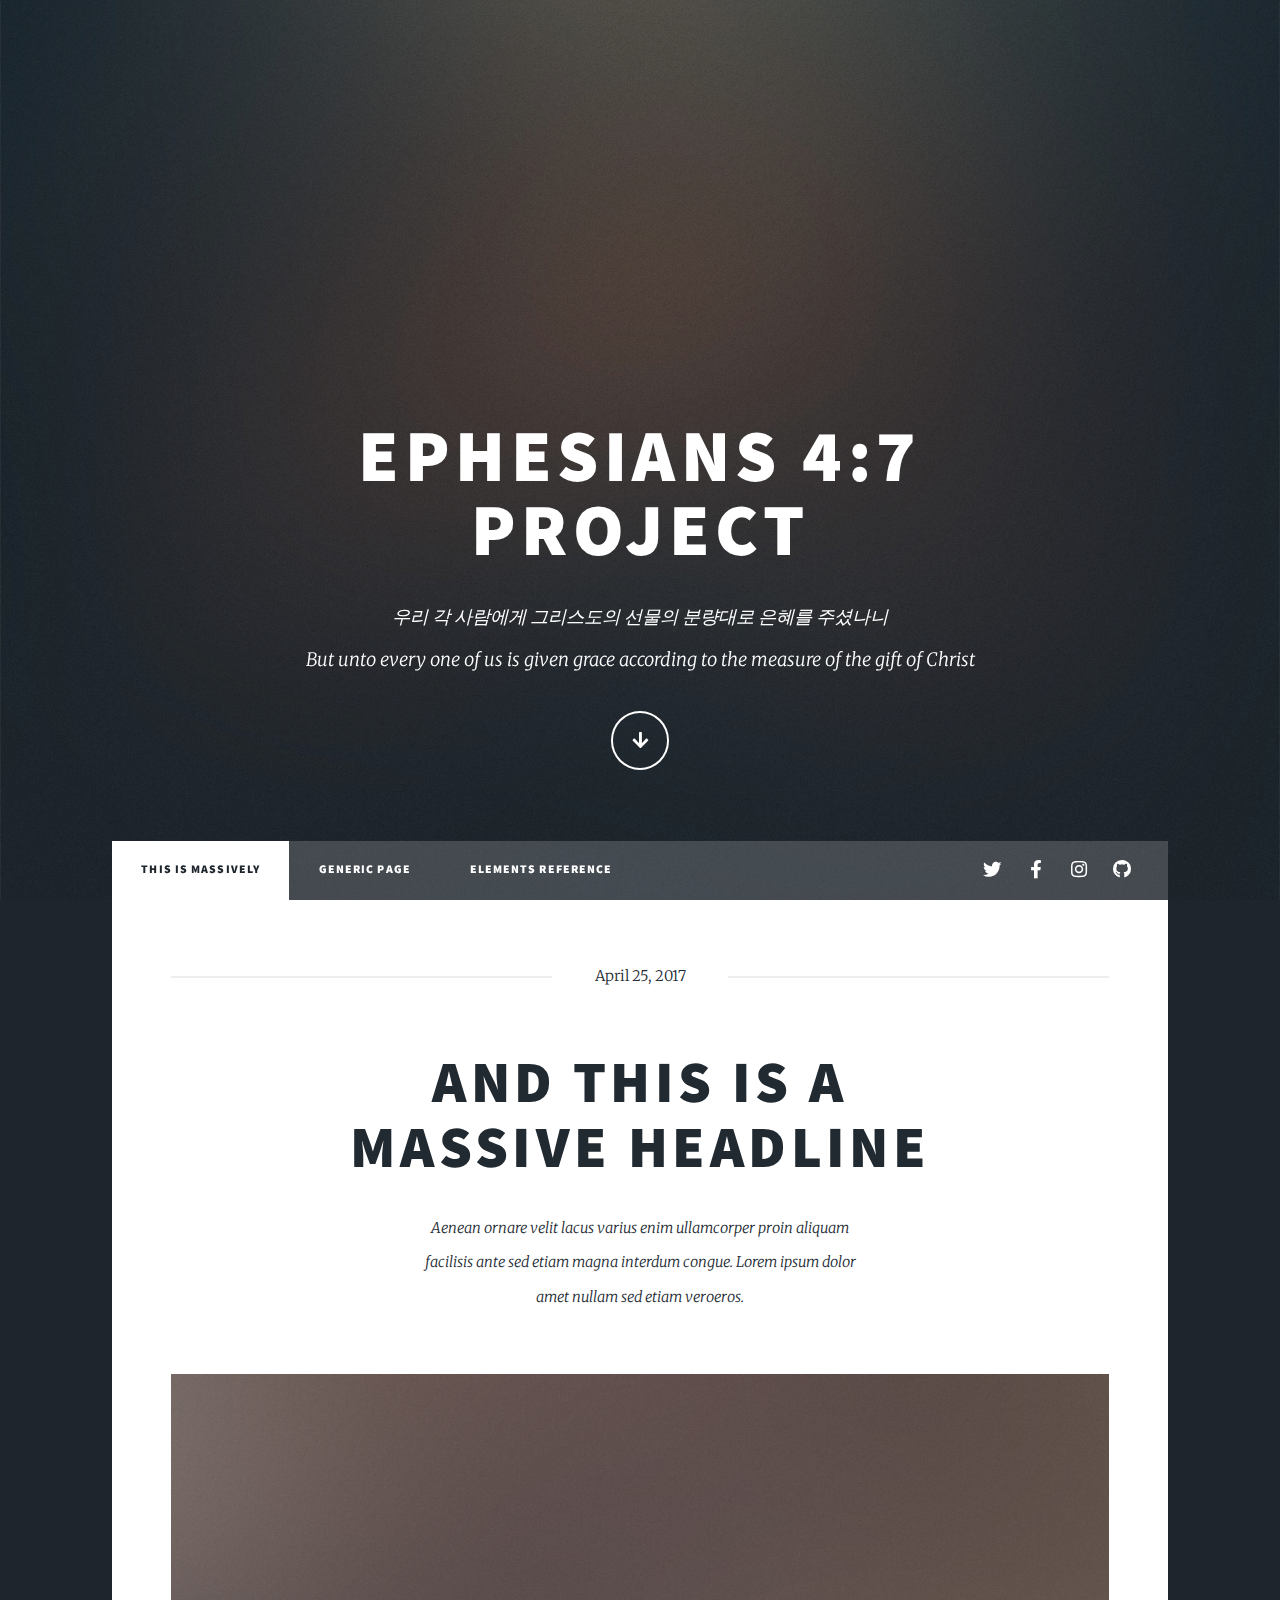
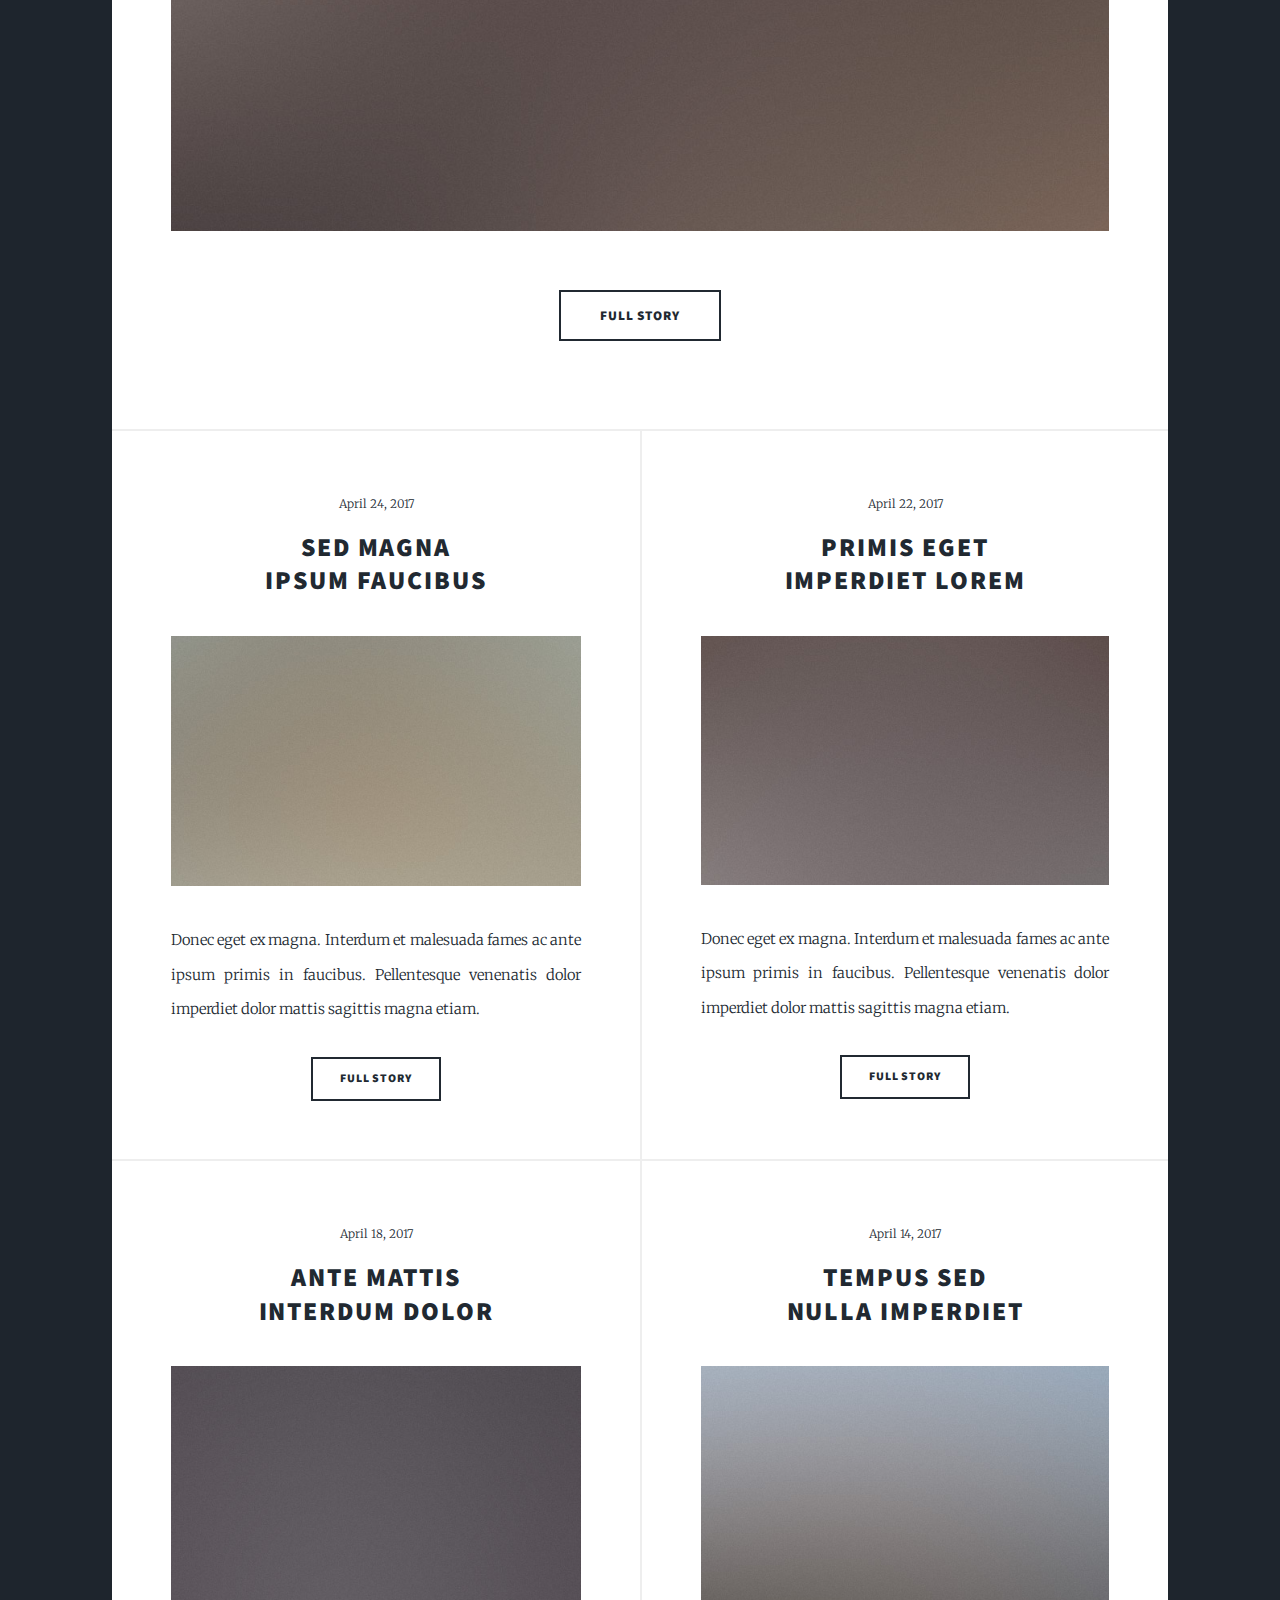
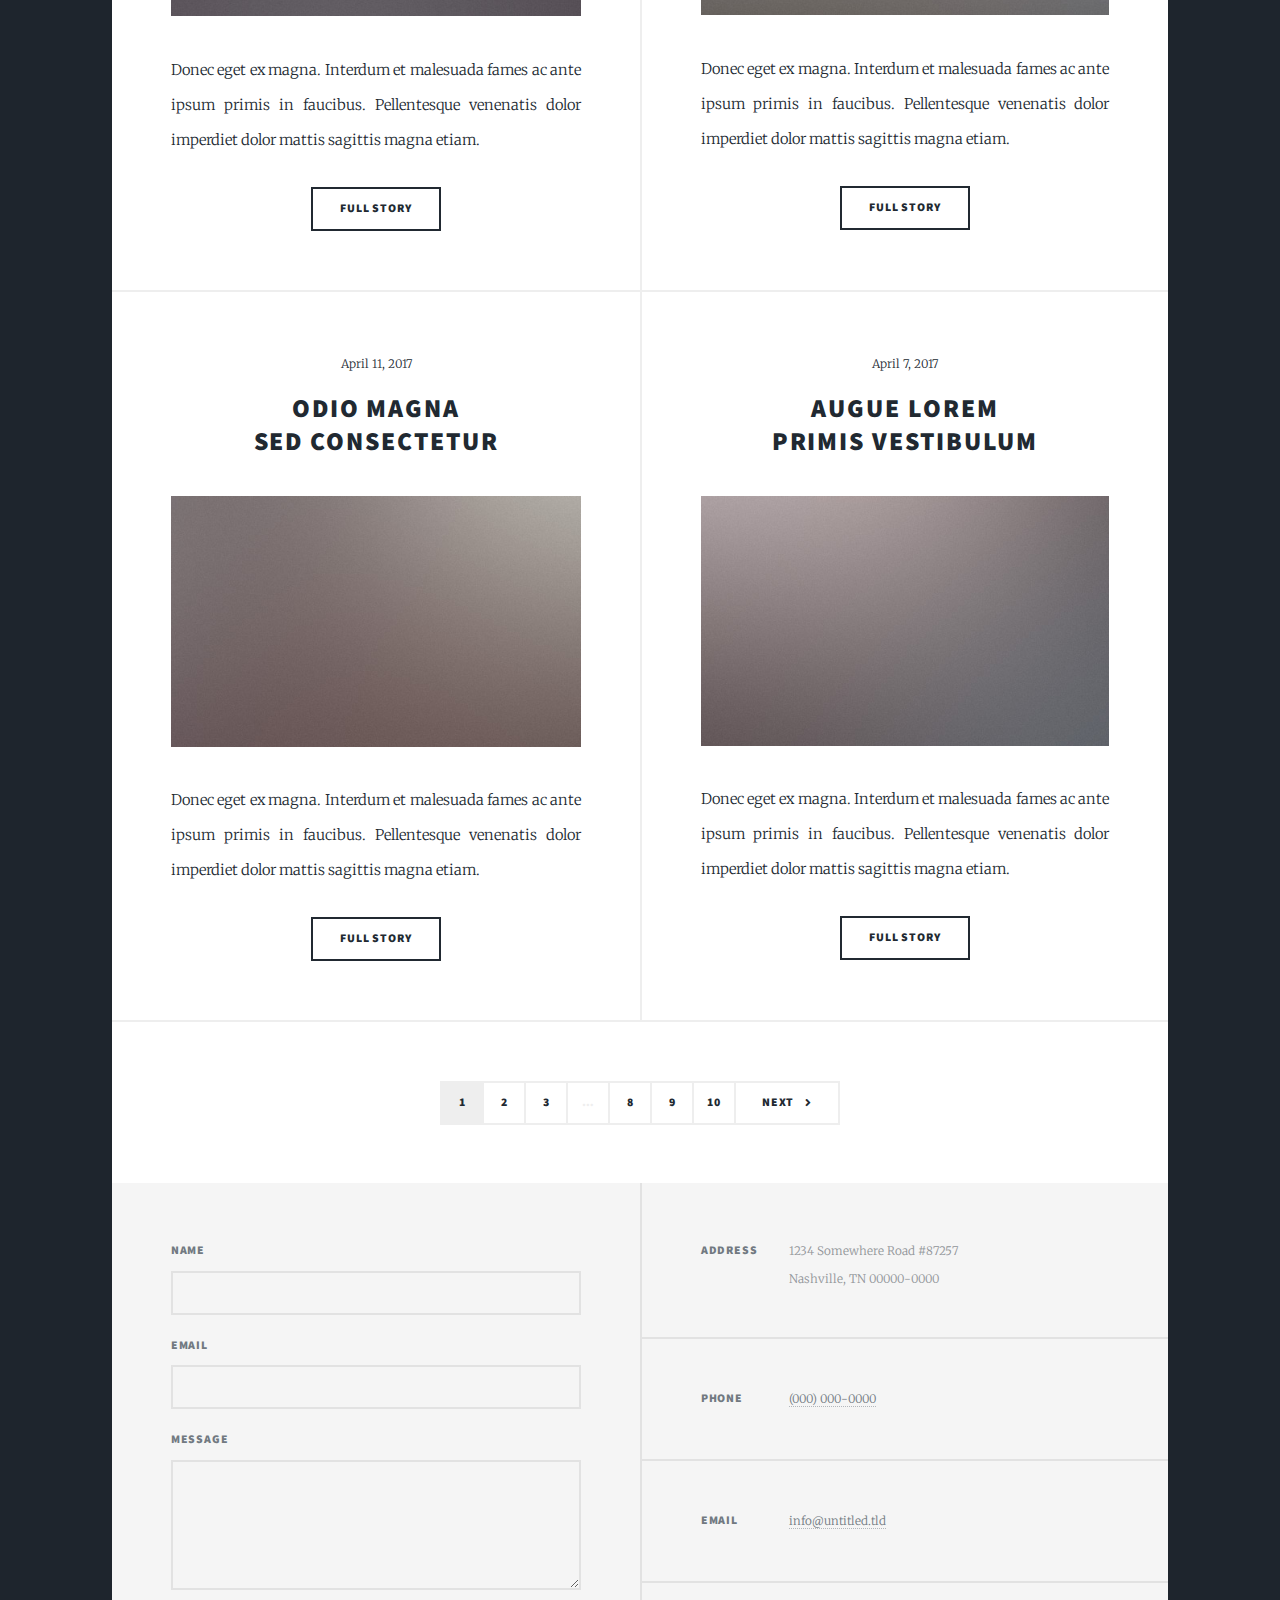
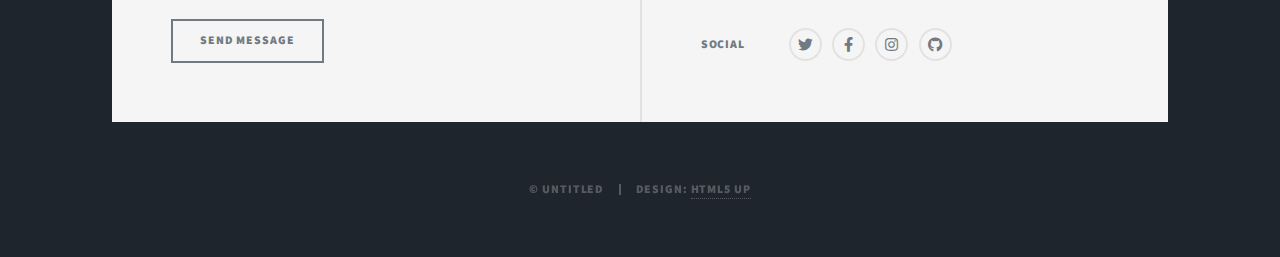
==== commit 88febc8c: "Add files via upload" ====
--- a/index.html
+++ b/index.html
@@ -22,7 +22,7 @@
 						<h1>Ephesians 4:7<br />
 						Project</h1>
 
-						<p>우리 각 사람에게 그리스도의 선물의 분량대로 은혜를 주셨나니 (개역개정)<br>But unto every one of us is given grace according to the measure of the gift of Christ. (KJV)</p>  
+						<p>우리 각 사람에게 그리스도의 선물의 분량대로 은혜를 주셨나니<br>But unto every one of us is given grace according to the measure of the gift of Christ</p>  
 
 
 
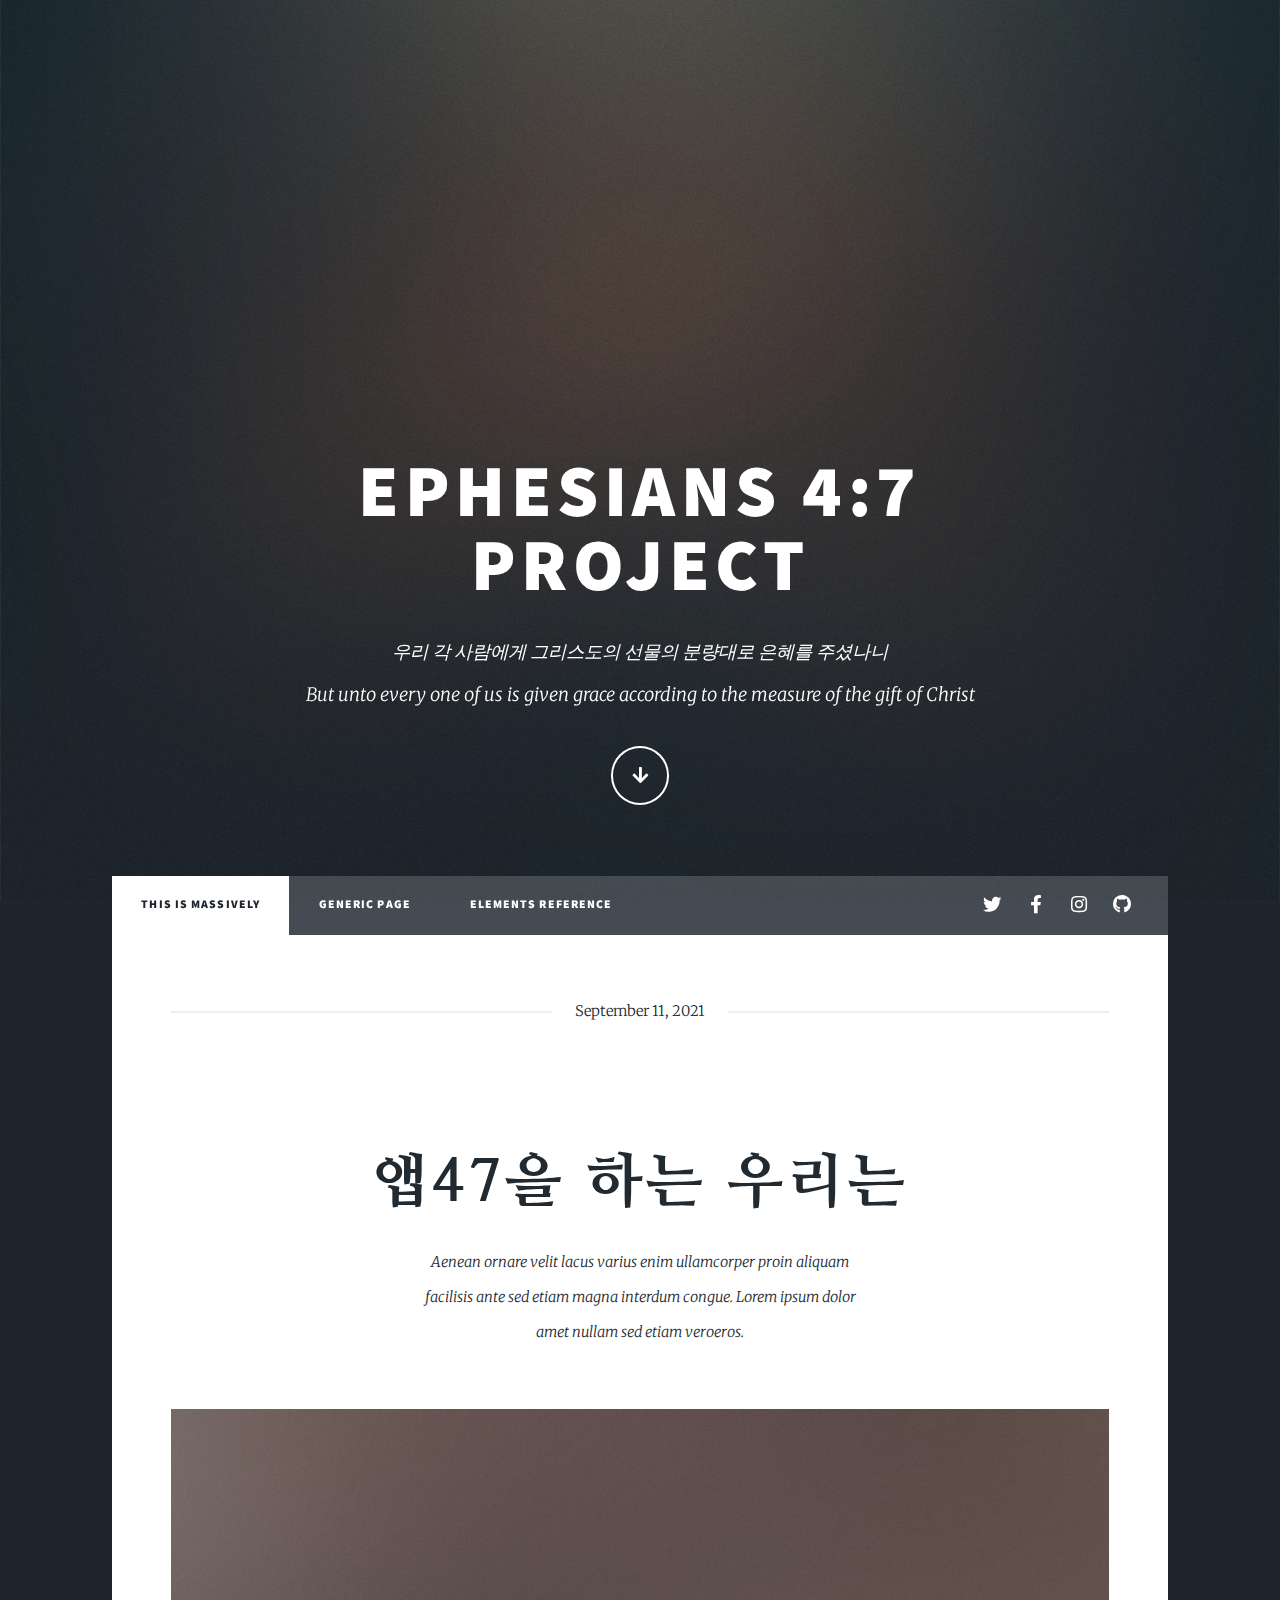
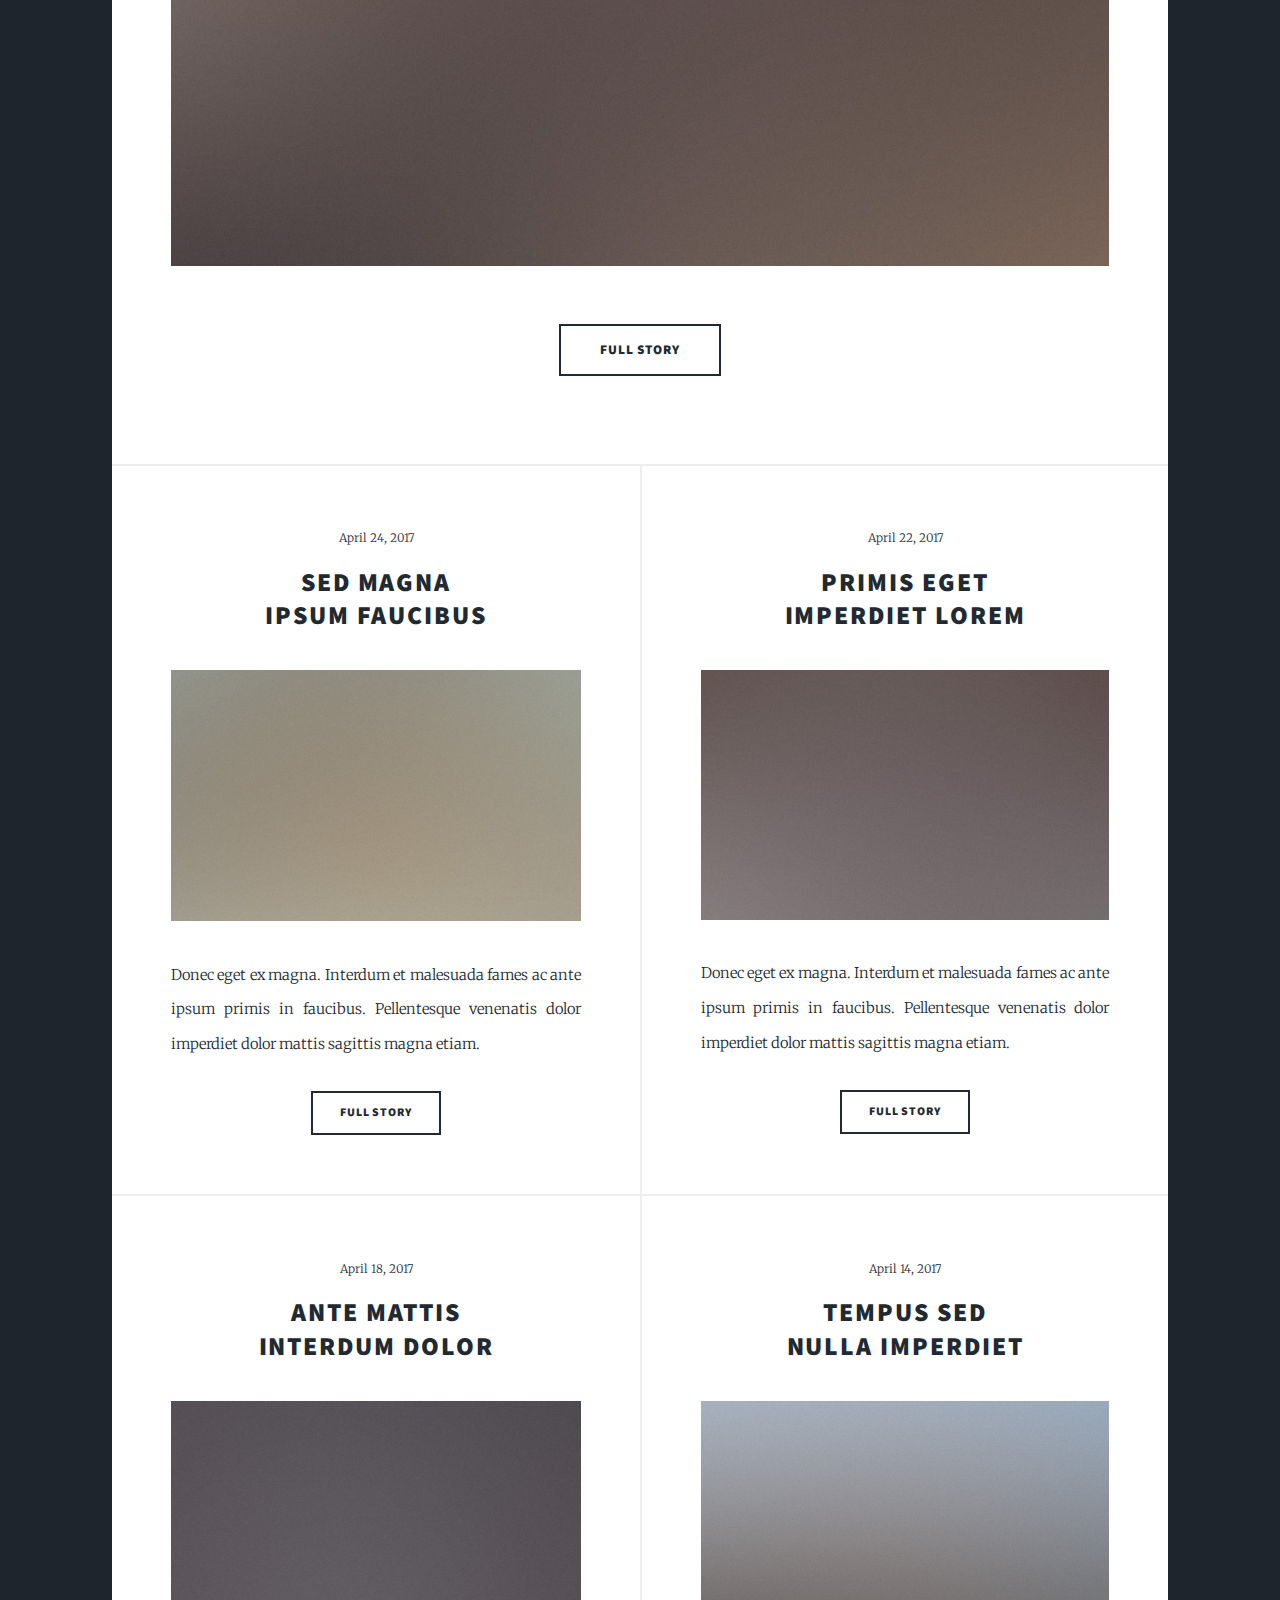
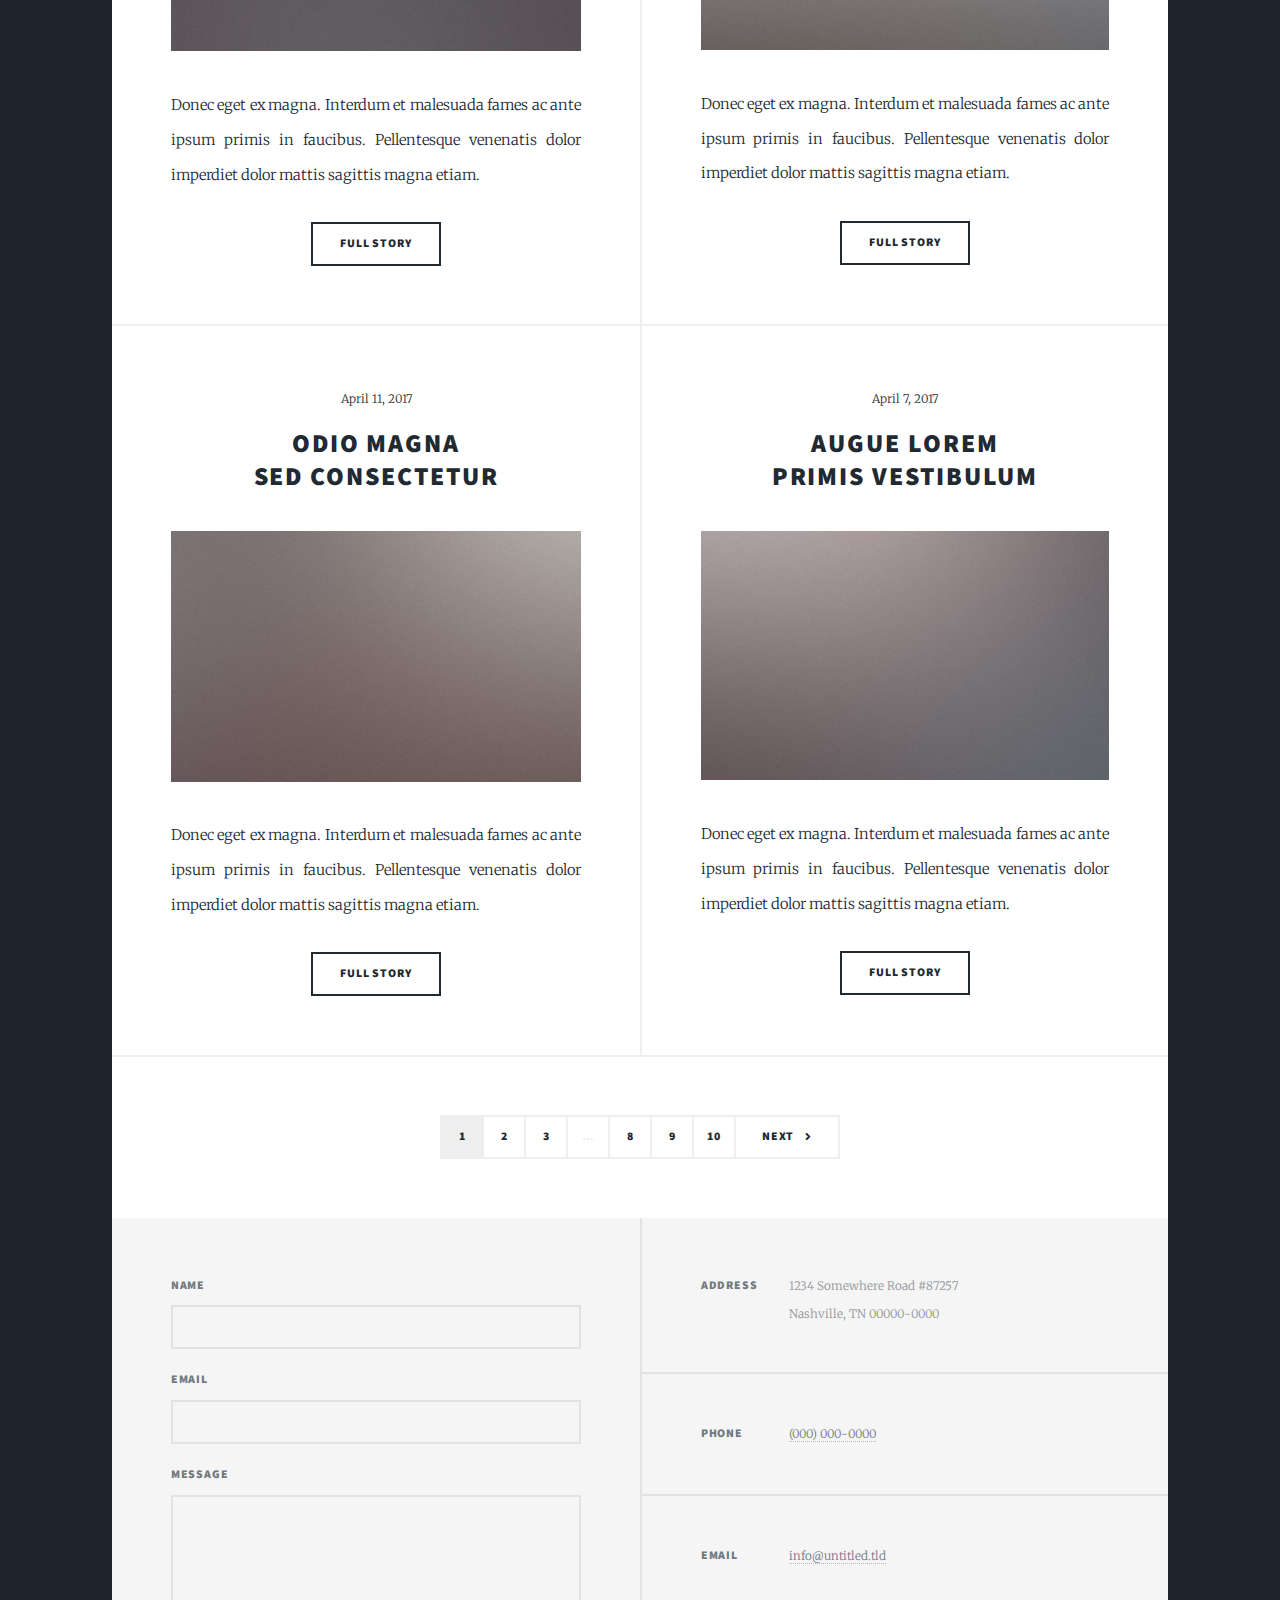
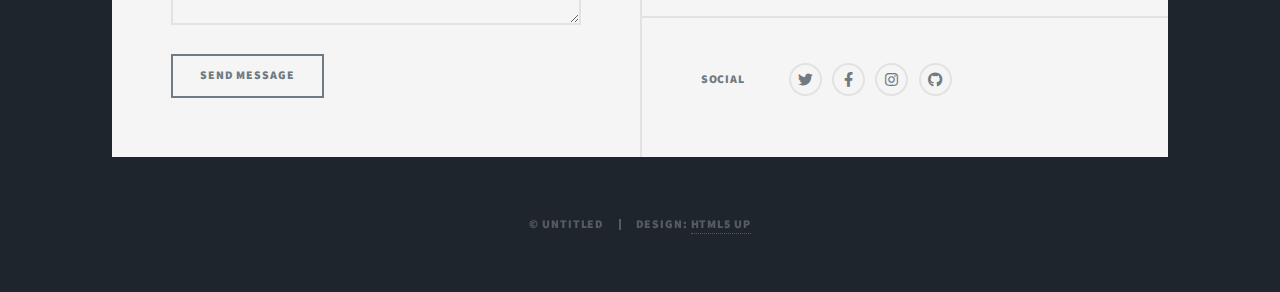
==== commit ddbc1355: "Add files via upload" ====
--- a/index.html
+++ b/index.html
@@ -10,7 +10,15 @@
 		<meta charset="utf-8" />
 		<meta name="viewport" content="width=device-width, initial-scale=1, user-scalable=no" />
 		<link rel="stylesheet" href="assets/css/main.css" />
+		<link rel="preconnect" href="https://fonts.googleapis.com">
+		<link rel="preconnect" href="https://fonts.gstatic.com" crossorigin>
+		<link href="https://fonts.googleapis.com/css2?family=Nanum+Myeongjo:wght@700&display=swap" rel="stylesheet">>
 		<noscript><link rel="stylesheet" href="assets/css/noscript.css" /></noscript>
+		<style>
+			.NaNa{
+			 font-family:'Nanum Myeongjo', serif;}
+			}
+		</style>
 	</head>
 	<body class="is-preload">
 
@@ -57,9 +65,9 @@
 						<!-- Featured Post -->
 							<article class="post featured">
 								<header class="major">
-									<span class="date">April 25, 2017</span>
-									<h2><a href="#">And this is a<br />
-									massive headline</a></h2>
+									<span class="date">September 11, 2021</span>
+									<h2 class="NaNa"><a href="#"><br />
+									앱47을 하는 우리는 </a></h2>
 									<p>Aenean ornare velit lacus varius enim ullamcorper proin aliquam<br />
 									facilisis ante sed etiam magna interdum congue. Lorem ipsum dolor<br />
 									amet nullam sed etiam veroeros.</p>
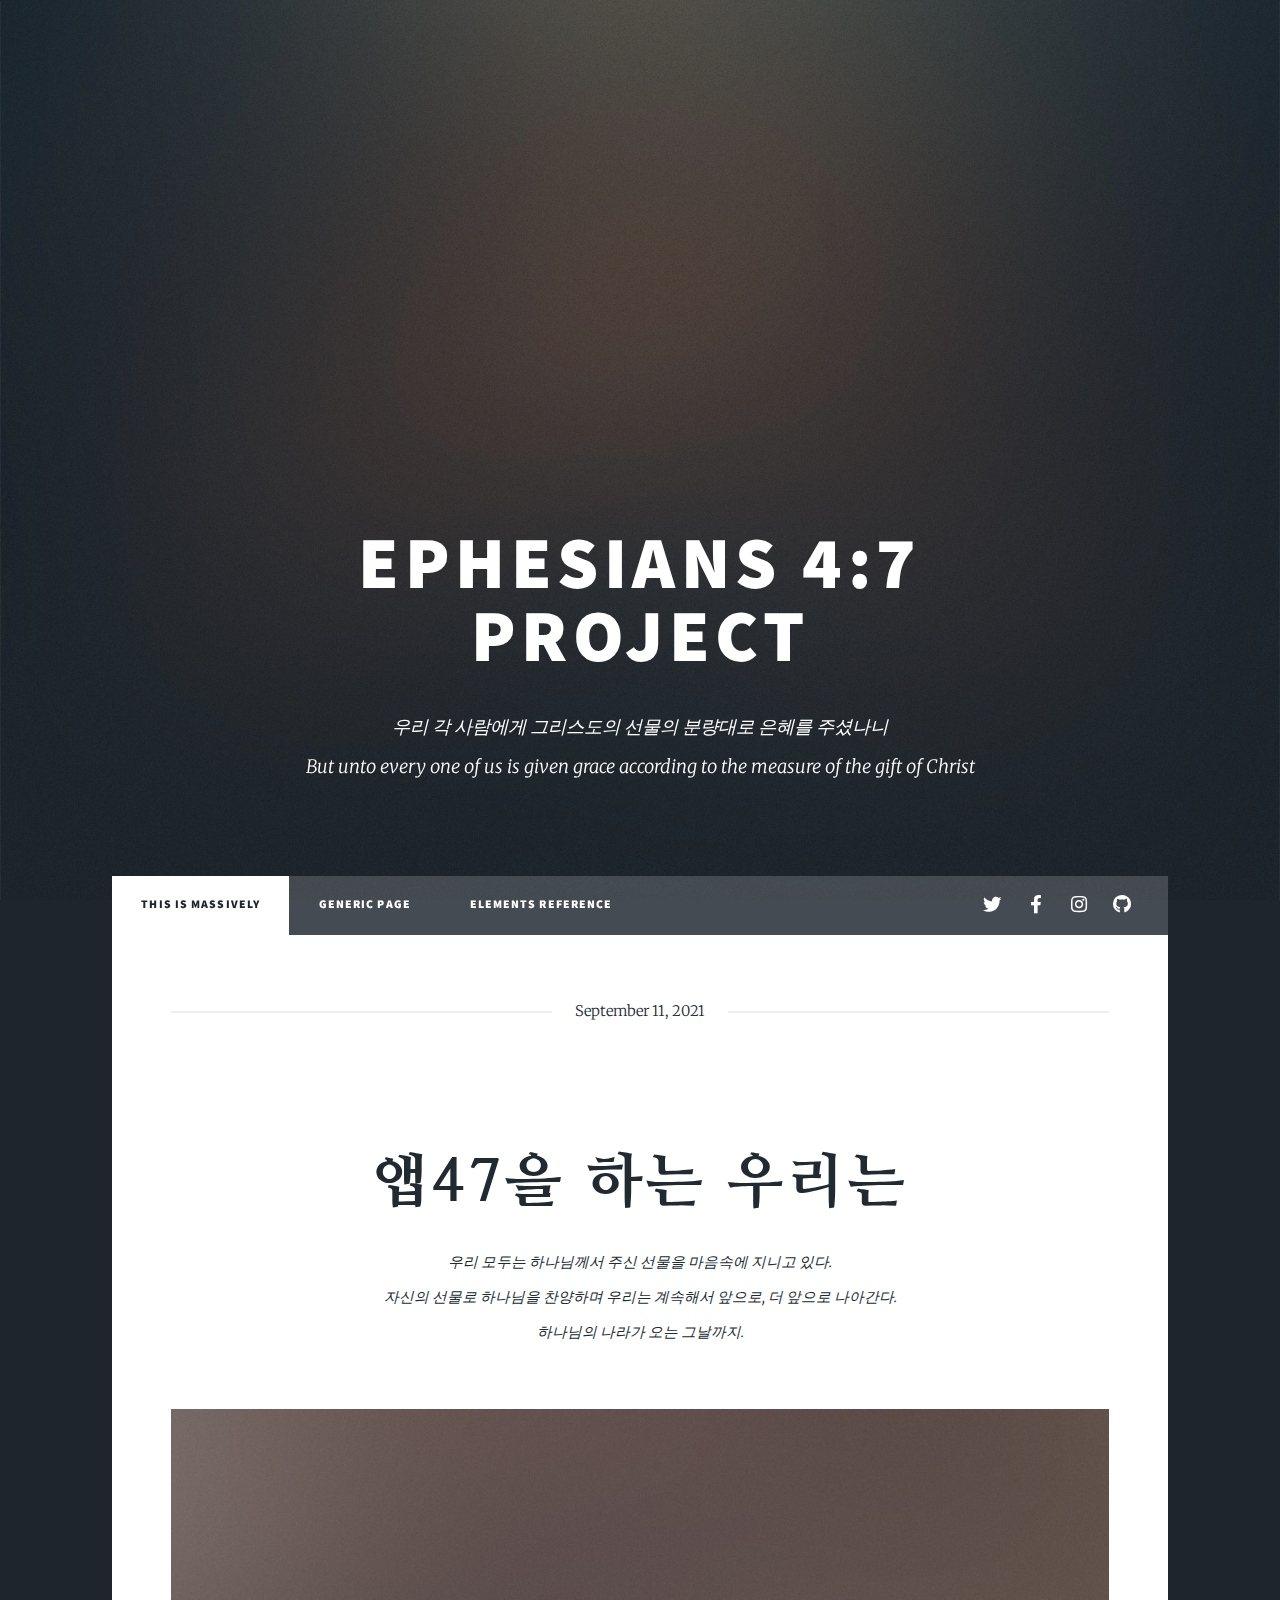
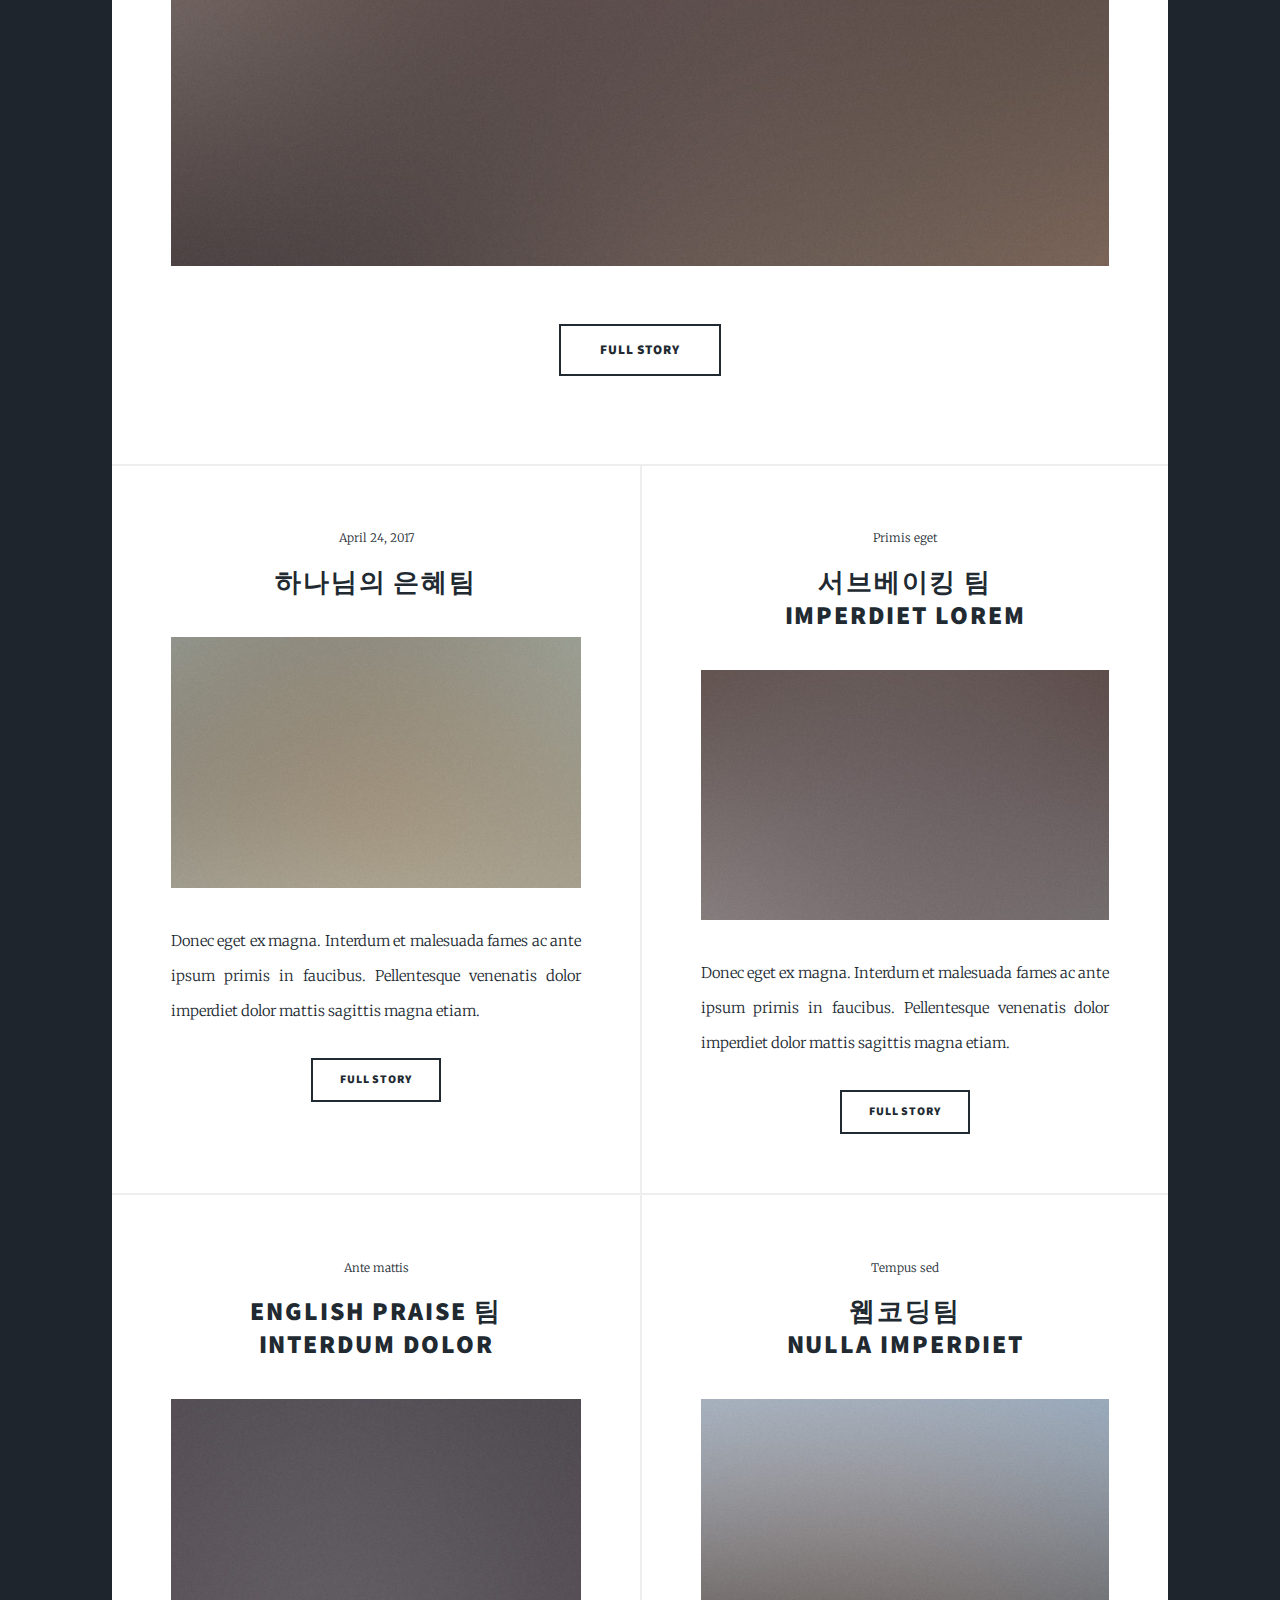
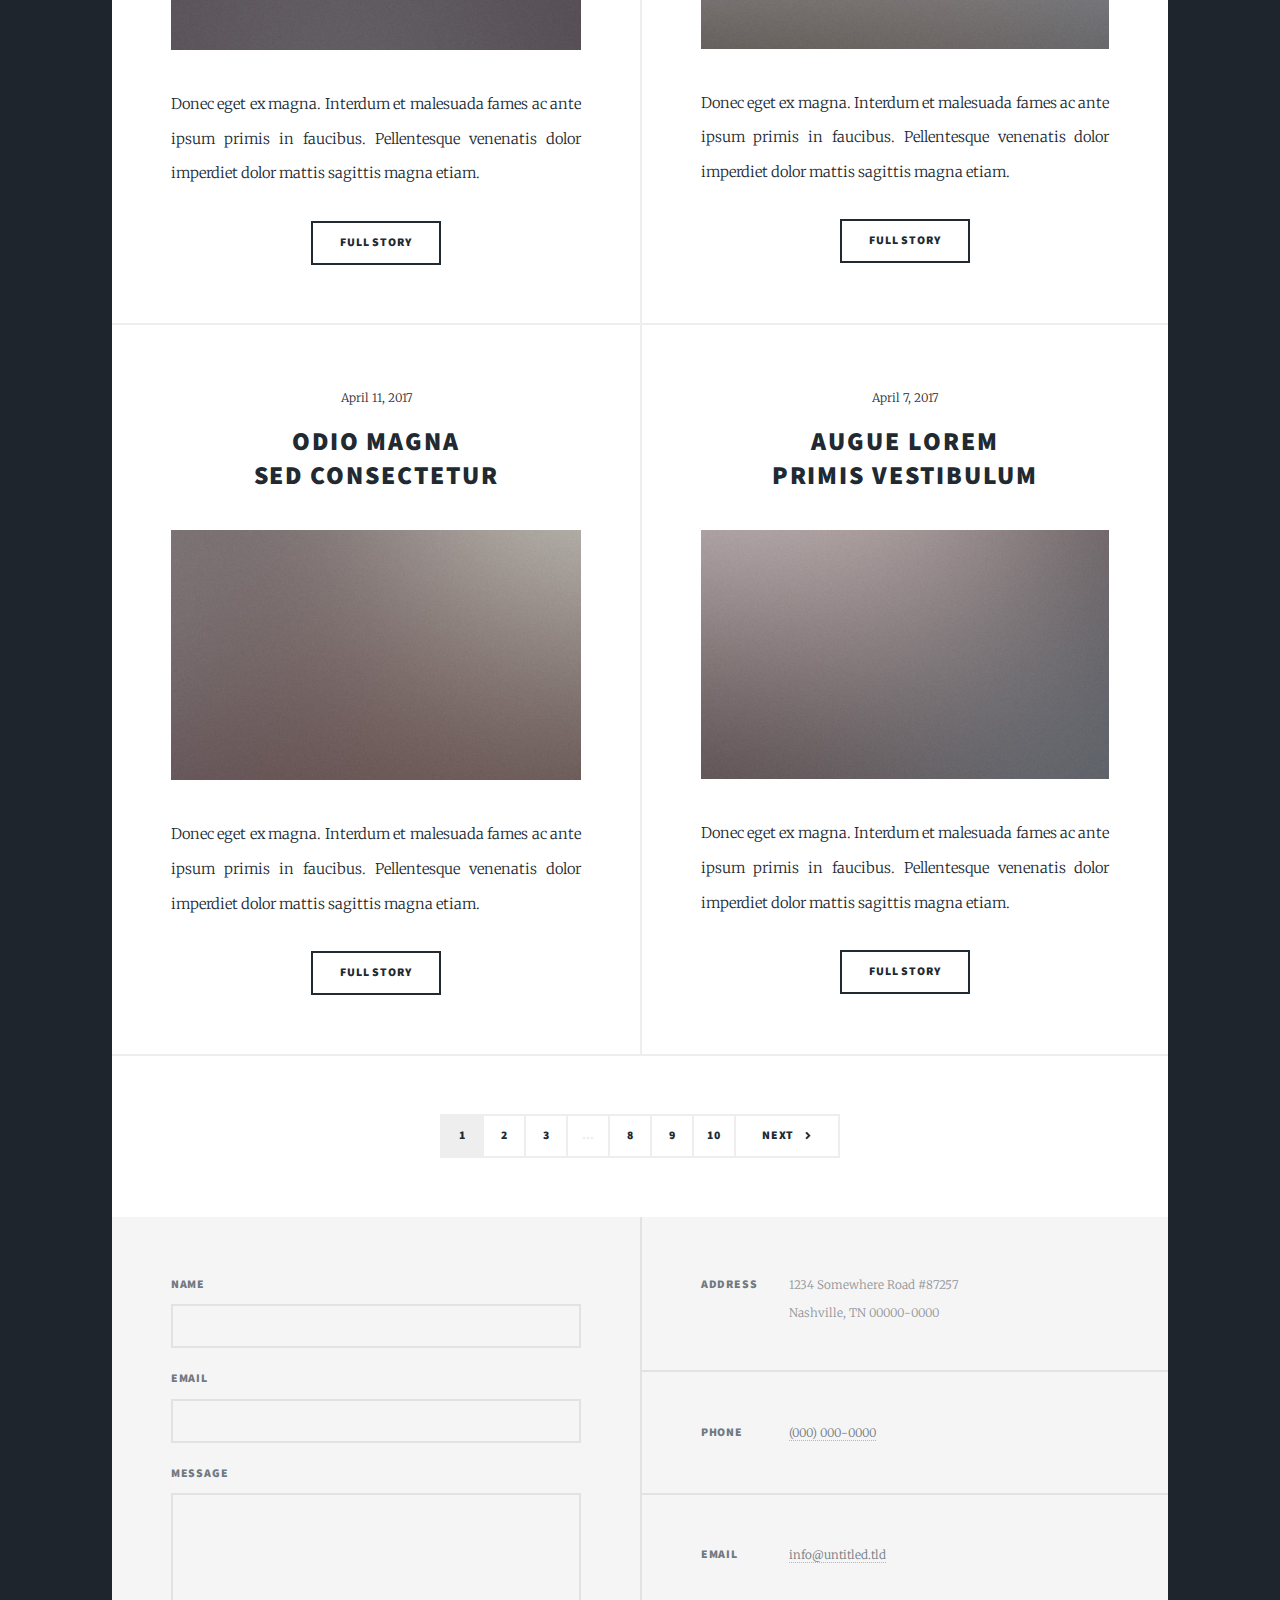
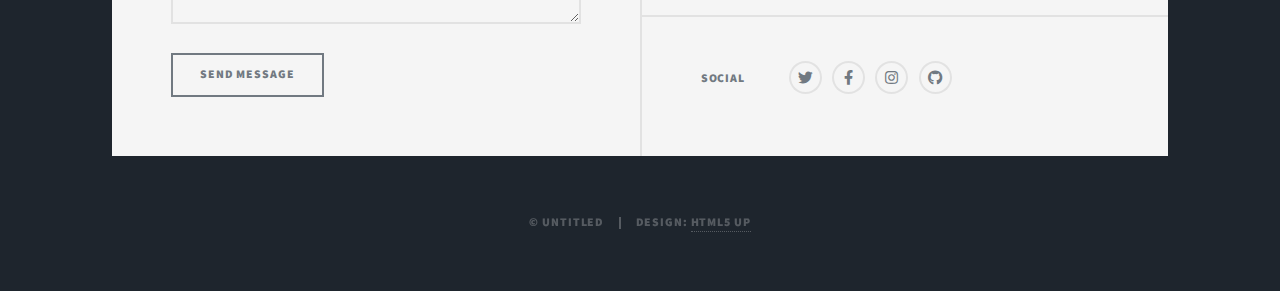
==== commit ef915ee1: "Add files via upload" ====
--- a/index.html
+++ b/index.html
@@ -15,6 +15,9 @@
 		<link href="https://fonts.googleapis.com/css2?family=Nanum+Myeongjo:wght@700&display=swap" rel="stylesheet">>
 		<noscript><link rel="stylesheet" href="assets/css/noscript.css" /></noscript>
 		<style>
+			body{
+				word-break: keep-all;
+			}
 			.NaNa{
 			 font-family:'Nanum Myeongjo', serif;}
 			}
@@ -26,16 +29,17 @@
 			<div id="wrapper" class="fade-in">
 
 				<!-- Intro -->
-					<div id="intro">
+					<div id="intro" style="margin-top: 0;">
 						<h1>Ephesians 4:7<br />
 						Project</h1>
 
-						<p>우리 각 사람에게 그리스도의 선물의 분량대로 은혜를 주셨나니<br>But unto every one of us is given grace according to the measure of the gift of Christ</p>  
+						<p style="margin: 0; word-break: keep-all;">우리 각 사람에게 그리스도의 선물의 분량대로 은혜를 주셨나니</p>
+						<p>But unto every one of us is given grace according to the measure of the gift of Christ</p>  
 
 
 
 						<ul class="actions">
-							<li><a href="#header" class="button icon solid solo fa-arrow-down scrolly">Continue</a></li>
+							<li> </li>
 						</ul>
 					</div>
 
@@ -68,9 +72,9 @@
 									<span class="date">September 11, 2021</span>
 									<h2 class="NaNa"><a href="#"><br />
 									앱47을 하는 우리는 </a></h2>
-									<p>Aenean ornare velit lacus varius enim ullamcorper proin aliquam<br />
-									facilisis ante sed etiam magna interdum congue. Lorem ipsum dolor<br />
-									amet nullam sed etiam veroeros.</p>
+									<p>우리 모두는 하나님께서 주신 선물을 마음속에 지니고 있다.<br />
+									자신의 선물로 하나님을 찬양하며 우리는 계속해서 앞으로, 더 앞으로 나아간다.<br />
+									하나님의 나라가 오는 그날까지.</p>
 								</header>
 								<a href="#" class="image main"><img src="images/pic01.jpg" alt="" /></a>
 								<ul class="actions special">
@@ -83,49 +87,48 @@
 								<article>
 									<header>
 										<span class="date">April 24, 2017</span>
-										<h2><a href="#">Sed magna<br />
-										ipsum faucibus</a></h2>
-									</header>
-									<a href="#" class="image fit"><img src="images/pic02.jpg" alt="" /></a>
-									<p>Donec eget ex magna. Interdum et malesuada fames ac ante ipsum primis in faucibus. Pellentesque venenatis dolor imperdiet dolor mattis sagittis magna etiam.</p>
-									<ul class="actions special">
-										<li><a href="#" class="button">Full Story</a></li>
-									</ul>
-								</article>
-								<article>
-									<header>
-										<span class="date">April 22, 2017</span>
-										<h2><a href="#">Primis eget<br />
+										<h2><a href="graceofgod.html">하나님의 은혜팀</a></h2>
+									</header>
+									<a href="graceofgod.html" class="image fit"><img src="images/pic02.jpg" alt="" /></a>
+									<p>Donec eget ex magna. Interdum et malesuada fames ac ante ipsum primis in faucibus. Pellentesque venenatis dolor imperdiet dolor mattis sagittis magna etiam.</p>
+									<ul class="actions special">
+										<li><a href="graceofgod.html" class="button">Full Story</a></li>
+									</ul>
+								</article>
+								<article>
+									<header>
+										<span class="date">Primis eget</span>
+										<h2><a href="baking.html">서브베이킹 팀<br />
 										imperdiet lorem</a></h2>
 									</header>
-									<a href="#" class="image fit"><img src="images/pic03.jpg" alt="" /></a>
-									<p>Donec eget ex magna. Interdum et malesuada fames ac ante ipsum primis in faucibus. Pellentesque venenatis dolor imperdiet dolor mattis sagittis magna etiam.</p>
-									<ul class="actions special">
-										<li><a href="#" class="button">Full Story</a></li>
-									</ul>
-								</article>
-								<article>
-									<header>
-										<span class="date">April 18, 2017</span>
-										<h2><a href="#">Ante mattis<br />
+									<a href="baking.html" class="image fit"><img src="images/pic03.jpg" alt="" /></a>
+									<p>Donec eget ex magna. Interdum et malesuada fames ac ante ipsum primis in faucibus. Pellentesque venenatis dolor imperdiet dolor mattis sagittis magna etiam.</p>
+									<ul class="actions special">
+										<li><a href="baking.html" class="button">Full Story</a></li>
+									</ul>
+								</article>
+								<article>
+									<header>
+										<span class="date">Ante mattis</span>
+										<h2><a href="English.html">English Praise 팀<br />
 										interdum dolor</a></h2>
 									</header>
-									<a href="#" class="image fit"><img src="images/pic04.jpg" alt="" /></a>
-									<p>Donec eget ex magna. Interdum et malesuada fames ac ante ipsum primis in faucibus. Pellentesque venenatis dolor imperdiet dolor mattis sagittis magna etiam.</p>
-									<ul class="actions special">
-										<li><a href="#" class="button">Full Story</a></li>
-									</ul>
-								</article>
-								<article>
-									<header>
-										<span class="date">April 14, 2017</span>
-										<h2><a href="#">Tempus sed<br />
+									<a href="English.html" class="image fit"><img src="images/pic04.jpg" alt="" /></a>
+									<p>Donec eget ex magna. Interdum et malesuada fames ac ante ipsum primis in faucibus. Pellentesque venenatis dolor imperdiet dolor mattis sagittis magna etiam.</p>
+									<ul class="actions special">
+										<li><a href="English.html" class="button">Full Story</a></li>
+									</ul>
+								</article>
+								<article>
+									<header>
+										<span class="date">Tempus sed</span>
+										<h2><a href="coding.html">웹코딩팀<br />
 										nulla imperdiet</a></h2>
 									</header>
-									<a href="#" class="image fit"><img src="images/pic05.jpg" alt="" /></a>
-									<p>Donec eget ex magna. Interdum et malesuada fames ac ante ipsum primis in faucibus. Pellentesque venenatis dolor imperdiet dolor mattis sagittis magna etiam.</p>
-									<ul class="actions special">
-										<li><a href="#" class="button">Full Story</a></li>
+									<a href="coding.html" class="image fit"><img src="images/pic05.jpg" alt="" /></a>
+									<p>Donec eget ex magna. Interdum et malesuada fames ac ante ipsum primis in faucibus. Pellentesque venenatis dolor imperdiet dolor mattis sagittis magna etiam.</p>
+									<ul class="actions special">
+										<li><a href="coding.html" class="button">Full Story</a></li>
 									</ul>
 								</article>
 								<article>
@@ -137,7 +140,7 @@
 									<a href="#" class="image fit"><img src="images/pic06.jpg" alt="" /></a>
 									<p>Donec eget ex magna. Interdum et malesuada fames ac ante ipsum primis in faucibus. Pellentesque venenatis dolor imperdiet dolor mattis sagittis magna etiam.</p>
 									<ul class="actions special">
-										<li><a href="#" class="button">Full Story</a></li>
+										<li><a href="#" class="button">Full story</a></li>
 									</ul>
 								</article>
 								<article>
@@ -222,7 +225,7 @@
 
 				<!-- Copyright -->
 					<div id="copyright">
-						<ul><li>&copy; Untitled</li><li>Design: <a href="https://html5up.net">HTML5 UP</a></li></ul>
+						<ul><li>&copy; Untitled</li><li>Design: <a href="https://images.unsplash.com/photo-1517868163143-6eb6c78dbf54?ixlib=rb-1.2.1&ixid=MnwxMjA3fDB8MHxwaG90by1wYWdlfHx8fGVufDB8fHx8&auto=format&fit=crop&w=387&q=8">HTML5 UP</a></li></ul>
 					</div>
 
 			</div>
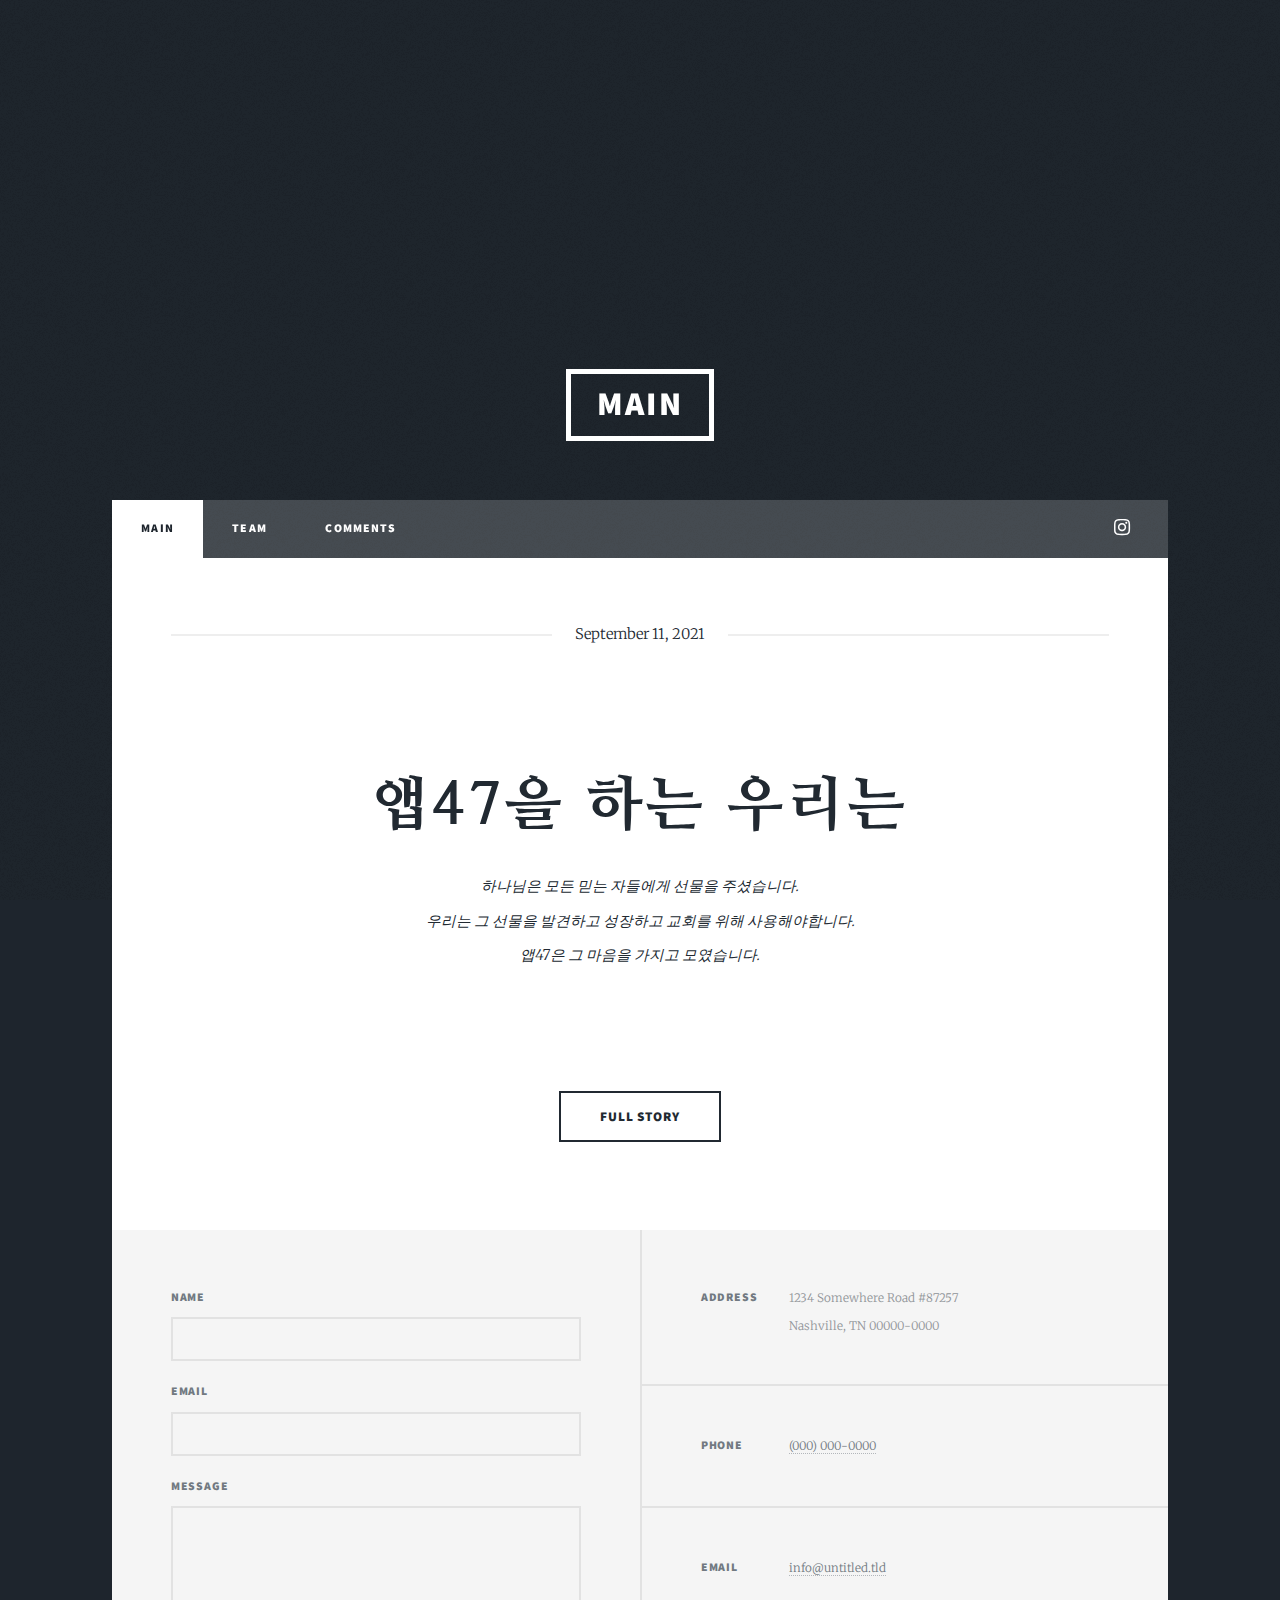
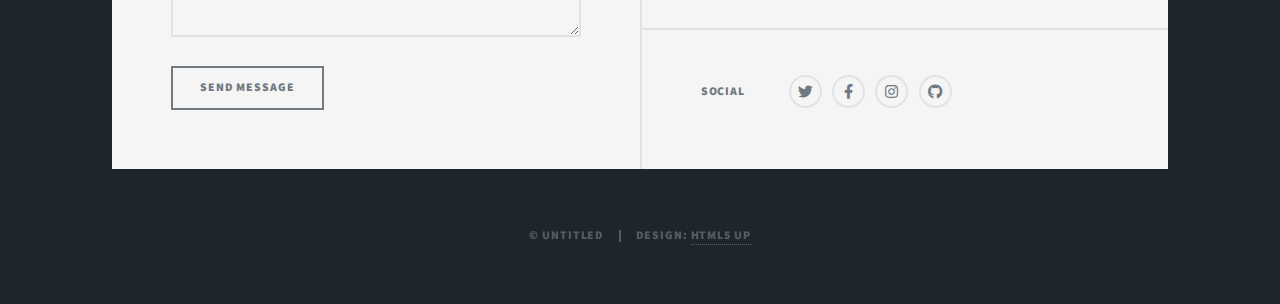
==== commit 32355534: "Add files via upload" ====
--- a/index.html
+++ b/index.html
@@ -45,21 +45,18 @@
 
 				<!-- Header -->
 					<header id="header">
-						<a href="index.html" class="logo">Massively</a>
+						<a href="index.html" class="logo">main</a>
 					</header>
 
 				<!-- Nav -->
 					<nav id="nav">
 						<ul class="links">
-							<li class="active"><a href="index.html">This is Massively</a></li>
-							<li><a href="generic.html">Generic Page</a></li>
-							<li><a href="elements.html">Elements Reference</a></li>
+							<li class="active"><a href="index.html">Main</a></li>
+							<li><a href="team.html">team</a></li>
+							<li><a href="elements.html">comments</a></li>
 						</ul>
 						<ul class="icons">
-							<li><a href="#" class="icon brands fa-twitter"><span class="label">Twitter</span></a></li>
-							<li><a href="#" class="icon brands fa-facebook-f"><span class="label">Facebook</span></a></li>
-							<li><a href="#" class="icon brands fa-instagram"><span class="label">Instagram</span></a></li>
-							<li><a href="#" class="icon brands fa-github"><span class="label">GitHub</span></a></li>
+							<li><a href="https://www.instagram.com/yaeinhigh/" target="_blank" class="icon brands fa-instagram"><span class="label">Instagram</span></a></li>
 						</ul>
 					</nav>
 
@@ -72,105 +69,15 @@
 									<span class="date">September 11, 2021</span>
 									<h2 class="NaNa"><a href="#"><br />
 									앱47을 하는 우리는 </a></h2>
-									<p>우리 모두는 하나님께서 주신 선물을 마음속에 지니고 있다.<br />
-									자신의 선물로 하나님을 찬양하며 우리는 계속해서 앞으로, 더 앞으로 나아간다.<br />
-									하나님의 나라가 오는 그날까지.</p>
+									<p>하나님은 모든 믿는 자들에게 선물을 주셨습니다.<br />
+									우리는 그 선물을 발견하고 성장하고 교회를 위해 사용해야합니다.<br />
+									앱47은 그 마음을 가지고 모였습니다.</p>
 								</header>
-								<a href="#" class="image main"><img src="images/pic01.jpg" alt="" /></a>
+								<a href="#" class="image main"><img src="https://images.unsplash.com/photo-1465852170152-6bac978f1769?ixlib=rb-1.2.1&ixid=MnwxMjA3fDB8MHxwaG90by1wYWdlfHx8fGVufDB8fHx8&auto=format&fit=crop&w=2070&q=80" alt="" /></a>
 								<ul class="actions special">
 									<li><a href="#" class="button large">Full Story</a></li>
 								</ul>
 							</article>
-
-						<!-- Posts -->
-							<section class="posts">
-								<article>
-									<header>
-										<span class="date">April 24, 2017</span>
-										<h2><a href="graceofgod.html">하나님의 은혜팀</a></h2>
-									</header>
-									<a href="graceofgod.html" class="image fit"><img src="images/pic02.jpg" alt="" /></a>
-									<p>Donec eget ex magna. Interdum et malesuada fames ac ante ipsum primis in faucibus. Pellentesque venenatis dolor imperdiet dolor mattis sagittis magna etiam.</p>
-									<ul class="actions special">
-										<li><a href="graceofgod.html" class="button">Full Story</a></li>
-									</ul>
-								</article>
-								<article>
-									<header>
-										<span class="date">Primis eget</span>
-										<h2><a href="baking.html">서브베이킹 팀<br />
-										imperdiet lorem</a></h2>
-									</header>
-									<a href="baking.html" class="image fit"><img src="images/pic03.jpg" alt="" /></a>
-									<p>Donec eget ex magna. Interdum et malesuada fames ac ante ipsum primis in faucibus. Pellentesque venenatis dolor imperdiet dolor mattis sagittis magna etiam.</p>
-									<ul class="actions special">
-										<li><a href="baking.html" class="button">Full Story</a></li>
-									</ul>
-								</article>
-								<article>
-									<header>
-										<span class="date">Ante mattis</span>
-										<h2><a href="English.html">English Praise 팀<br />
-										interdum dolor</a></h2>
-									</header>
-									<a href="English.html" class="image fit"><img src="images/pic04.jpg" alt="" /></a>
-									<p>Donec eget ex magna. Interdum et malesuada fames ac ante ipsum primis in faucibus. Pellentesque venenatis dolor imperdiet dolor mattis sagittis magna etiam.</p>
-									<ul class="actions special">
-										<li><a href="English.html" class="button">Full Story</a></li>
-									</ul>
-								</article>
-								<article>
-									<header>
-										<span class="date">Tempus sed</span>
-										<h2><a href="coding.html">웹코딩팀<br />
-										nulla imperdiet</a></h2>
-									</header>
-									<a href="coding.html" class="image fit"><img src="images/pic05.jpg" alt="" /></a>
-									<p>Donec eget ex magna. Interdum et malesuada fames ac ante ipsum primis in faucibus. Pellentesque venenatis dolor imperdiet dolor mattis sagittis magna etiam.</p>
-									<ul class="actions special">
-										<li><a href="coding.html" class="button">Full Story</a></li>
-									</ul>
-								</article>
-								<article>
-									<header>
-										<span class="date">April 11, 2017</span>
-										<h2><a href="#">Odio magna<br />
-										sed consectetur</a></h2>
-									</header>
-									<a href="#" class="image fit"><img src="images/pic06.jpg" alt="" /></a>
-									<p>Donec eget ex magna. Interdum et malesuada fames ac ante ipsum primis in faucibus. Pellentesque venenatis dolor imperdiet dolor mattis sagittis magna etiam.</p>
-									<ul class="actions special">
-										<li><a href="#" class="button">Full story</a></li>
-									</ul>
-								</article>
-								<article>
-									<header>
-										<span class="date">April 7, 2017</span>
-										<h2><a href="#">Augue lorem<br />
-										primis vestibulum</a></h2>
-									</header>
-									<a href="#" class="image fit"><img src="images/pic07.jpg" alt="" /></a>
-									<p>Donec eget ex magna. Interdum et malesuada fames ac ante ipsum primis in faucibus. Pellentesque venenatis dolor imperdiet dolor mattis sagittis magna etiam.</p>
-									<ul class="actions special">
-										<li><a href="#" class="button">Full Story</a></li>
-									</ul>
-								</article>
-							</section>
-
-						<!-- Footer -->
-							<footer>
-								<div class="pagination">
-									<!--<a href="#" class="previous">Prev</a>-->
-									<a href="#" class="page active">1</a>
-									<a href="#" class="page">2</a>
-									<a href="#" class="page">3</a>
-									<span class="extra">&hellip;</span>
-									<a href="#" class="page">8</a>
-									<a href="#" class="page">9</a>
-									<a href="#" class="page">10</a>
-									<a href="#" class="next">Next</a>
-								</div>
-							</footer>
 
 					</div>
 
--- a/assets/css/main.css
+++ b/assets/css/main.css
@@ -1,10 +1,10 @@
 @import url(fontawesome-all.min.css);
 @import url("https://fonts.googleapis.com/css?family=Merriweather:300,700,300italic,700italic|Source+Sans+Pro:900");
 
-/*
-	Massively by HTML5 UP
-	html5up.net | @ajlkn
-	Free for personal and commercial use under the CCA 3.0 license (html5up.net/license)
+/*
+	Massively by HTML5 UP
+	html5up.net | @ajlkn
+	Free for personal and commercial use under the CCA 3.0 license (html5up.net/license)
 */
 
 html, body, div, span, applet, object,
@@ -3234,7 +3234,7 @@
 			width: 100%;
 			height: 100%;
 			background-color: #212931;
-			background-image: url("../../images/overlay.png"), linear-gradient(0deg, rgba(0, 0, 0, 0.1), rgba(0, 0, 0, 0.1)), url("../../images/bg.jpg");
+			background-image: url("../../images/overlay.png"), linear-gradient(0deg, rgba(0, 0, 0, 0.1), rgba(0, 0, 0, 0.1)), url("https://images.unsplash.com/photo-1429198739803-7db875882052?ixlib=rb-1.2.1&ixid=MnwxMjA3fDB8MHxzZWFyY2h8Mnx8ZmFsbHxlbnwwfHwwfHw%3D&auto=format&fit=crop&w=500&q=60");
 			background-size: auto,								auto,														100% auto;
 			background-position: center,								center,														top center;
 			background-repeat: repeat,								no-repeat,													no-repeat;
@@ -3310,7 +3310,6 @@
 		cursor: default;
 		text-align: center;
 		z-index: 1;
-		min-height: 100vh;
 	}
 
 		#intro input, #intro select, #intro textarea {
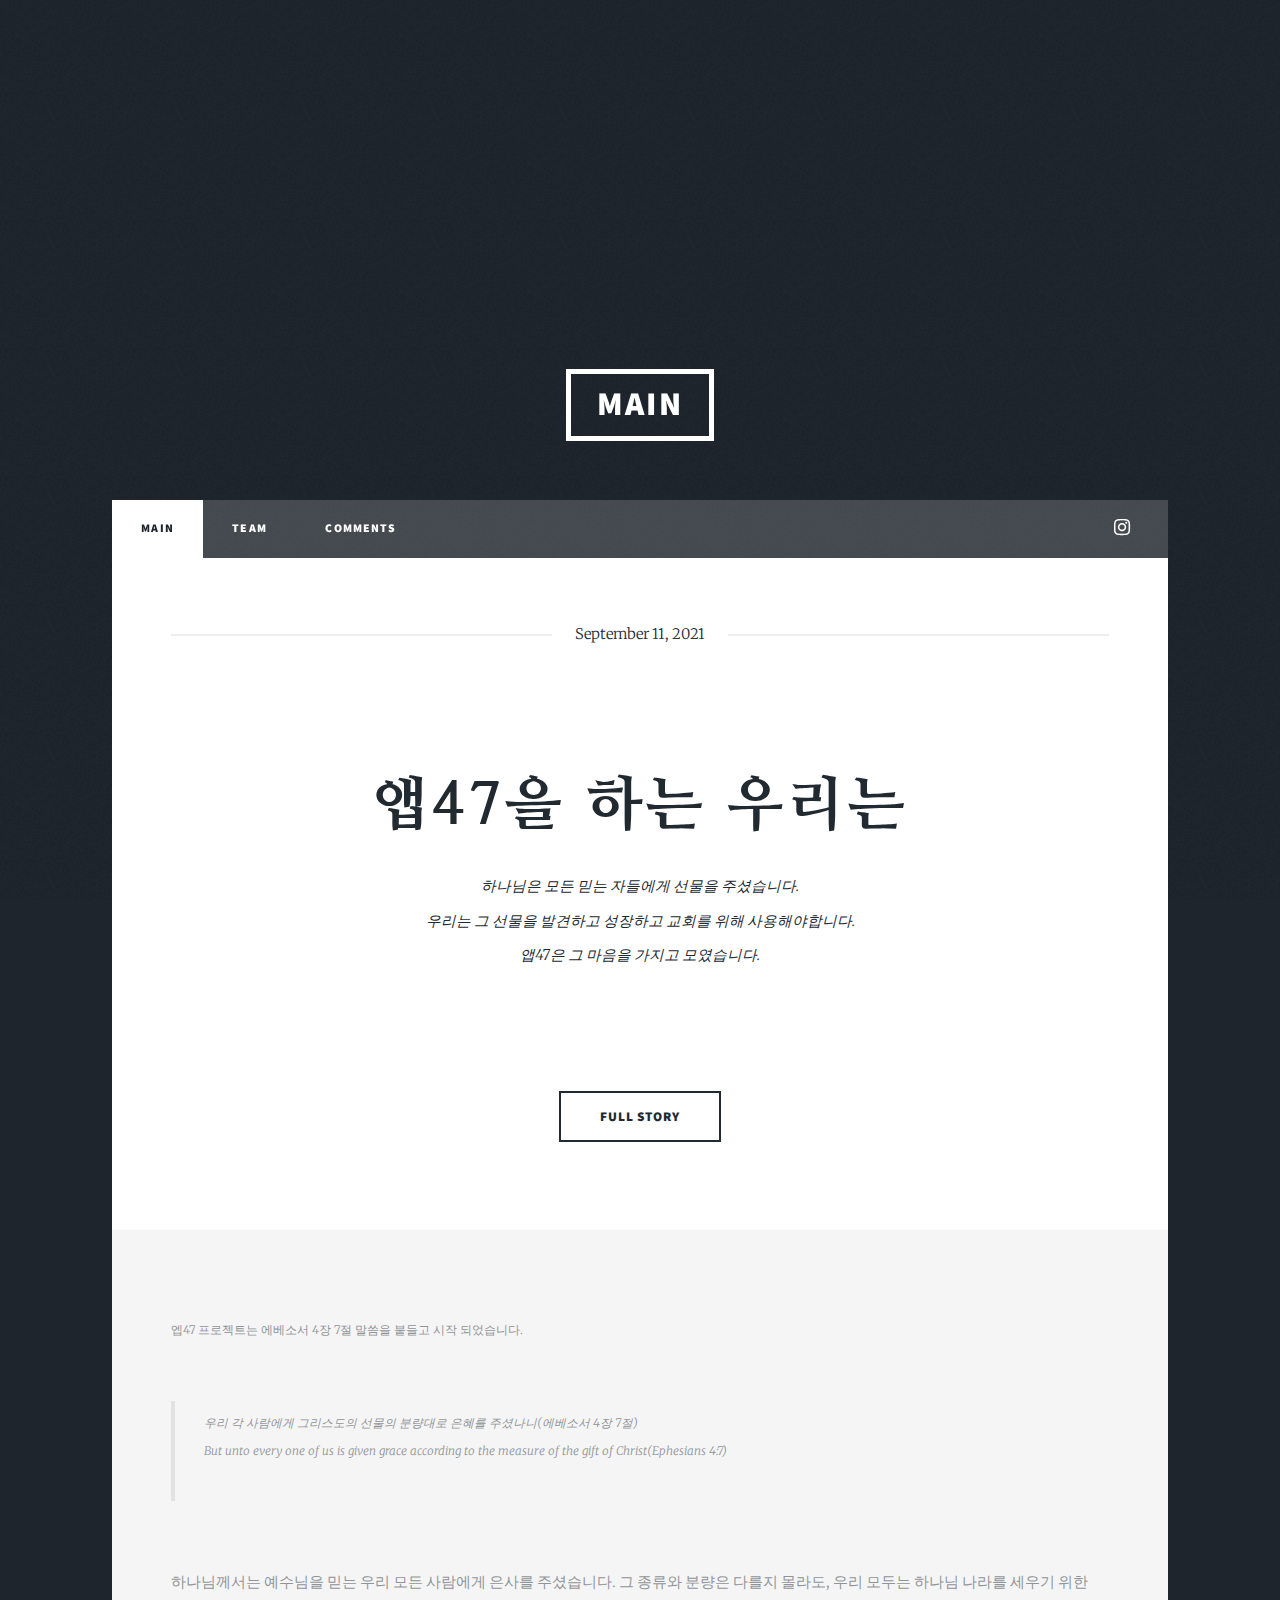
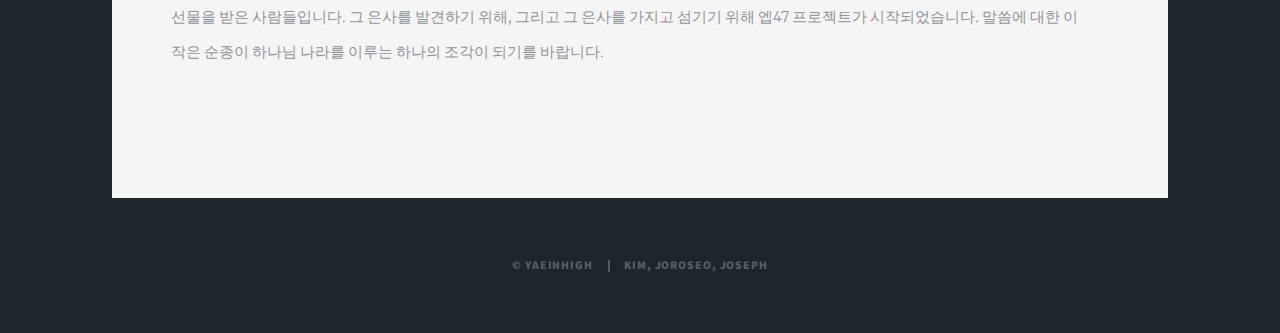
==== commit c7671df4: "Add files via upload" ====
--- a/index.html
+++ b/index.html
@@ -75,7 +75,7 @@
 								</header>
 								<a href="#" class="image main"><img src="https://images.unsplash.com/photo-1465852170152-6bac978f1769?ixlib=rb-1.2.1&ixid=MnwxMjA3fDB8MHxwaG90by1wYWdlfHx8fGVufDB8fHx8&auto=format&fit=crop&w=2070&q=80" alt="" /></a>
 								<ul class="actions special">
-									<li><a href="#" class="button large">Full Story</a></li>
+									<li><a href="team.html" class="button large">Full Story</a></li>
 								</ul>
 							</article>
 
@@ -84,55 +84,29 @@
 				<!-- Footer -->
 					<footer id="footer">
 						<section>
-							<form method="post" action="#">
-								<div class="fields">
-									<div class="field">
-										<label for="name">Name</label>
-										<input type="text" name="name" id="name" />
-									</div>
-									<div class="field">
-										<label for="email">Email</label>
-										<input type="text" name="email" id="email" />
-									</div>
-									<div class="field">
-										<label for="message">Message</label>
-										<textarea name="message" id="message" rows="3"></textarea>
-									</div>
-								</div>
-								<ul class="actions">
-									<li><input type="submit" value="Send Message" /></li>
-								</ul>
-							</form>
+							
+							<p>
+								<br>
+								엡47 프로젝트는 에베소서 4장 7절 말씀을 붙들고 시작 되었습니다. <br><br>
+
+							    <blockquote>
+							      <p>우리 각 사람에게 그리스도의 선물의 분량대로 은혜를 주셨나니(에베소서 4장 7절)<br>
+							      	But unto every one of us is given grace according to the measure of the gift of Christ(Ephesians 4:7)
+							      </p>
+							    </blockquote><br>
+
+								하나님께서는 예수님을 믿는 우리 모든 사람에게 은사를 주셨습니다. 그 종류와 분량은 다를지 몰라도, 우리 모두는 하나님 나라를 세우기 위한 선물을 받은 사람들입니다. 그 은사를 발견하기 위해, 그리고 그 은사를 가지고 섬기기 위해 엡47 프로젝트가 시작되었습니다. 말씀에 대한 이 작은 순종이 하나님 나라를 이루는 하나의 조각이 되기를 바랍니다. 
+								<br><br><br>
+
+							</p>
+
 						</section>
-						<section class="split contact">
-							<section class="alt">
-								<h3>Address</h3>
-								<p>1234 Somewhere Road #87257<br />
-								Nashville, TN 00000-0000</p>
-							</section>
-							<section>
-								<h3>Phone</h3>
-								<p><a href="#">(000) 000-0000</a></p>
-							</section>
-							<section>
-								<h3>Email</h3>
-								<p><a href="#">info@untitled.tld</a></p>
-							</section>
-							<section>
-								<h3>Social</h3>
-								<ul class="icons alt">
-									<li><a href="#" class="icon brands alt fa-twitter"><span class="label">Twitter</span></a></li>
-									<li><a href="#" class="icon brands alt fa-facebook-f"><span class="label">Facebook</span></a></li>
-									<li><a href="#" class="icon brands alt fa-instagram"><span class="label">Instagram</span></a></li>
-									<li><a href="#" class="icon brands alt fa-github"><span class="label">GitHub</span></a></li>
-								</ul>
-							</section>
-						</section>
+					
 					</footer>
 
 				<!-- Copyright -->
 					<div id="copyright">
-						<ul><li>&copy; Untitled</li><li>Design: <a href="https://images.unsplash.com/photo-1517868163143-6eb6c78dbf54?ixlib=rb-1.2.1&ixid=MnwxMjA3fDB8MHxwaG90by1wYWdlfHx8fGVufDB8fHx8&auto=format&fit=crop&w=387&q=8">HTML5 UP</a></li></ul>
+						<ul><li>&copy; YAEINHIGH</li><li>Kim, Joroseo, Joseph</li></ul>
 					</div>
 
 			</div>
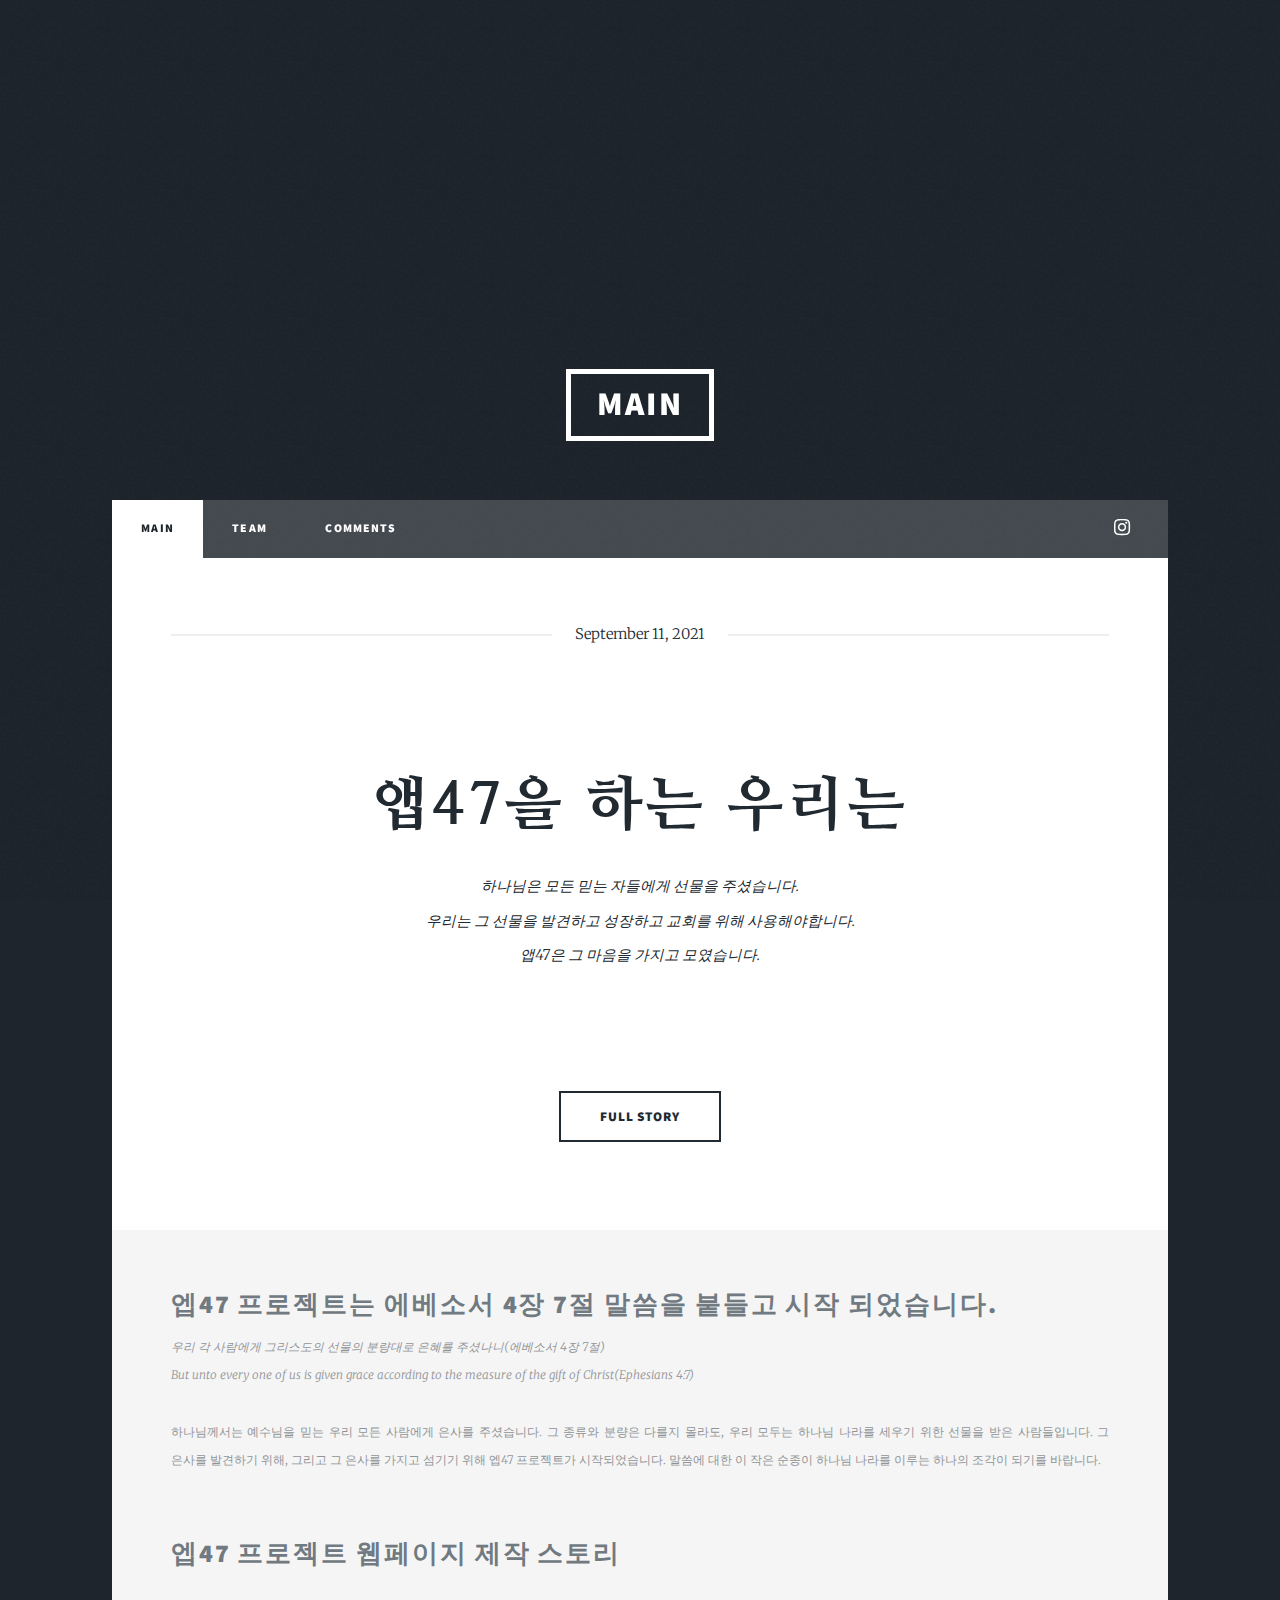
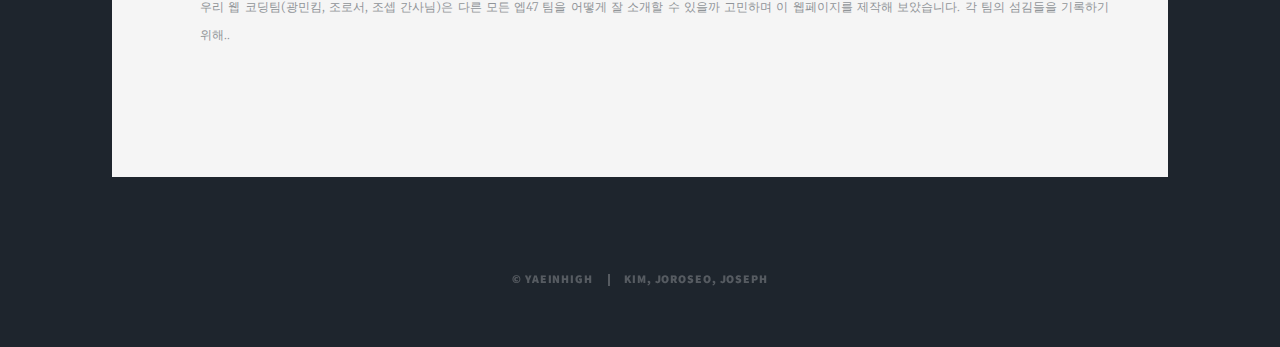
==== commit 7ab91374: "Add files via upload" ====
--- a/index.html
+++ b/index.html
@@ -1,12 +1,7 @@
 <!DOCTYPE HTML>
-<!--
-	Massively by HTML5 UP
-	html5up.net | @ajlkn
-	Free for personal and commercial use under the CCA 3.0 license (html5up.net/license)
--->
 <html>
 	<head>
-		<title>Ephesians 4:7</title>
+		<title>Ephesians 4:7 Project</title>
 		<meta charset="utf-8" />
 		<meta name="viewport" content="width=device-width, initial-scale=1, user-scalable=no" />
 		<link rel="stylesheet" href="assets/css/main.css" />
@@ -35,8 +30,6 @@
 
 						<p style="margin: 0; word-break: keep-all;">우리 각 사람에게 그리스도의 선물의 분량대로 은혜를 주셨나니</p>
 						<p>But unto every one of us is given grace according to the measure of the gift of Christ</p>  
-
-
 
 						<ul class="actions">
 							<li> </li>
@@ -84,25 +77,24 @@
 				<!-- Footer -->
 					<footer id="footer">
 						<section>
-							
-							<p>
+							<header>
+								<h2>엡47 프로젝트는 에베소서 4장 7절 말씀을 붙들고 시작 되었습니다.</h2>
+								<p>우리 각 사람에게 그리스도의 선물의 분량대로 은혜를 주셨나니(에베소서 4장 7절)<br>
+										But unto every one of us is given grace according to the measure of the gift of Christ(Ephesians 4:7)</p>
+							</header>
+								<p>하나님께서는 예수님을 믿는 우리 모든 사람에게 은사를 주셨습니다. 그 종류와 분량은 다를지 몰라도, 우리 모두는 하나님 나라를 세우기 위한 선물을 받은 사람들입니다. 그 은사를 발견하기 위해, 그리고 그 은사를 가지고 섬기기 위해 엡47 프로젝트가 시작되었습니다. 말씀에 대한 이 작은 순종이 하나님 나라를 이루는 하나의 조각이 되기를 바랍니다. </p>
+
+							<br>
+
+							<h2>엡47 프로젝트 웹페이지 제작 스토리</h2>
+								<p><span class="image left"><img src="images/main_webcoding.gif" alt="" /></span>우리 웹 코딩팀(광민킴, 조로서, 조셉 간사님)은 다른 모든 엡47 팀을 어떻게 잘 소개할 수 있을까 고민하며 이 웹페이지를 제작해 보았습니다. 각 팀의 섬김들을 기록하기 위해..</p>
 								<br>
-								엡47 프로젝트는 에베소서 4장 7절 말씀을 붙들고 시작 되었습니다. <br><br>
-
-							    <blockquote>
-							      <p>우리 각 사람에게 그리스도의 선물의 분량대로 은혜를 주셨나니(에베소서 4장 7절)<br>
-							      	But unto every one of us is given grace according to the measure of the gift of Christ(Ephesians 4:7)
-							      </p>
-							    </blockquote><br>
-
-								하나님께서는 예수님을 믿는 우리 모든 사람에게 은사를 주셨습니다. 그 종류와 분량은 다를지 몰라도, 우리 모두는 하나님 나라를 세우기 위한 선물을 받은 사람들입니다. 그 은사를 발견하기 위해, 그리고 그 은사를 가지고 섬기기 위해 엡47 프로젝트가 시작되었습니다. 말씀에 대한 이 작은 순종이 하나님 나라를 이루는 하나의 조각이 되기를 바랍니다. 
-								<br><br><br>
-
-							</p>
+								<br>
 
 						</section>
-					
+
 					</footer>
+								<br>
 
 				<!-- Copyright -->
 					<div id="copyright">
